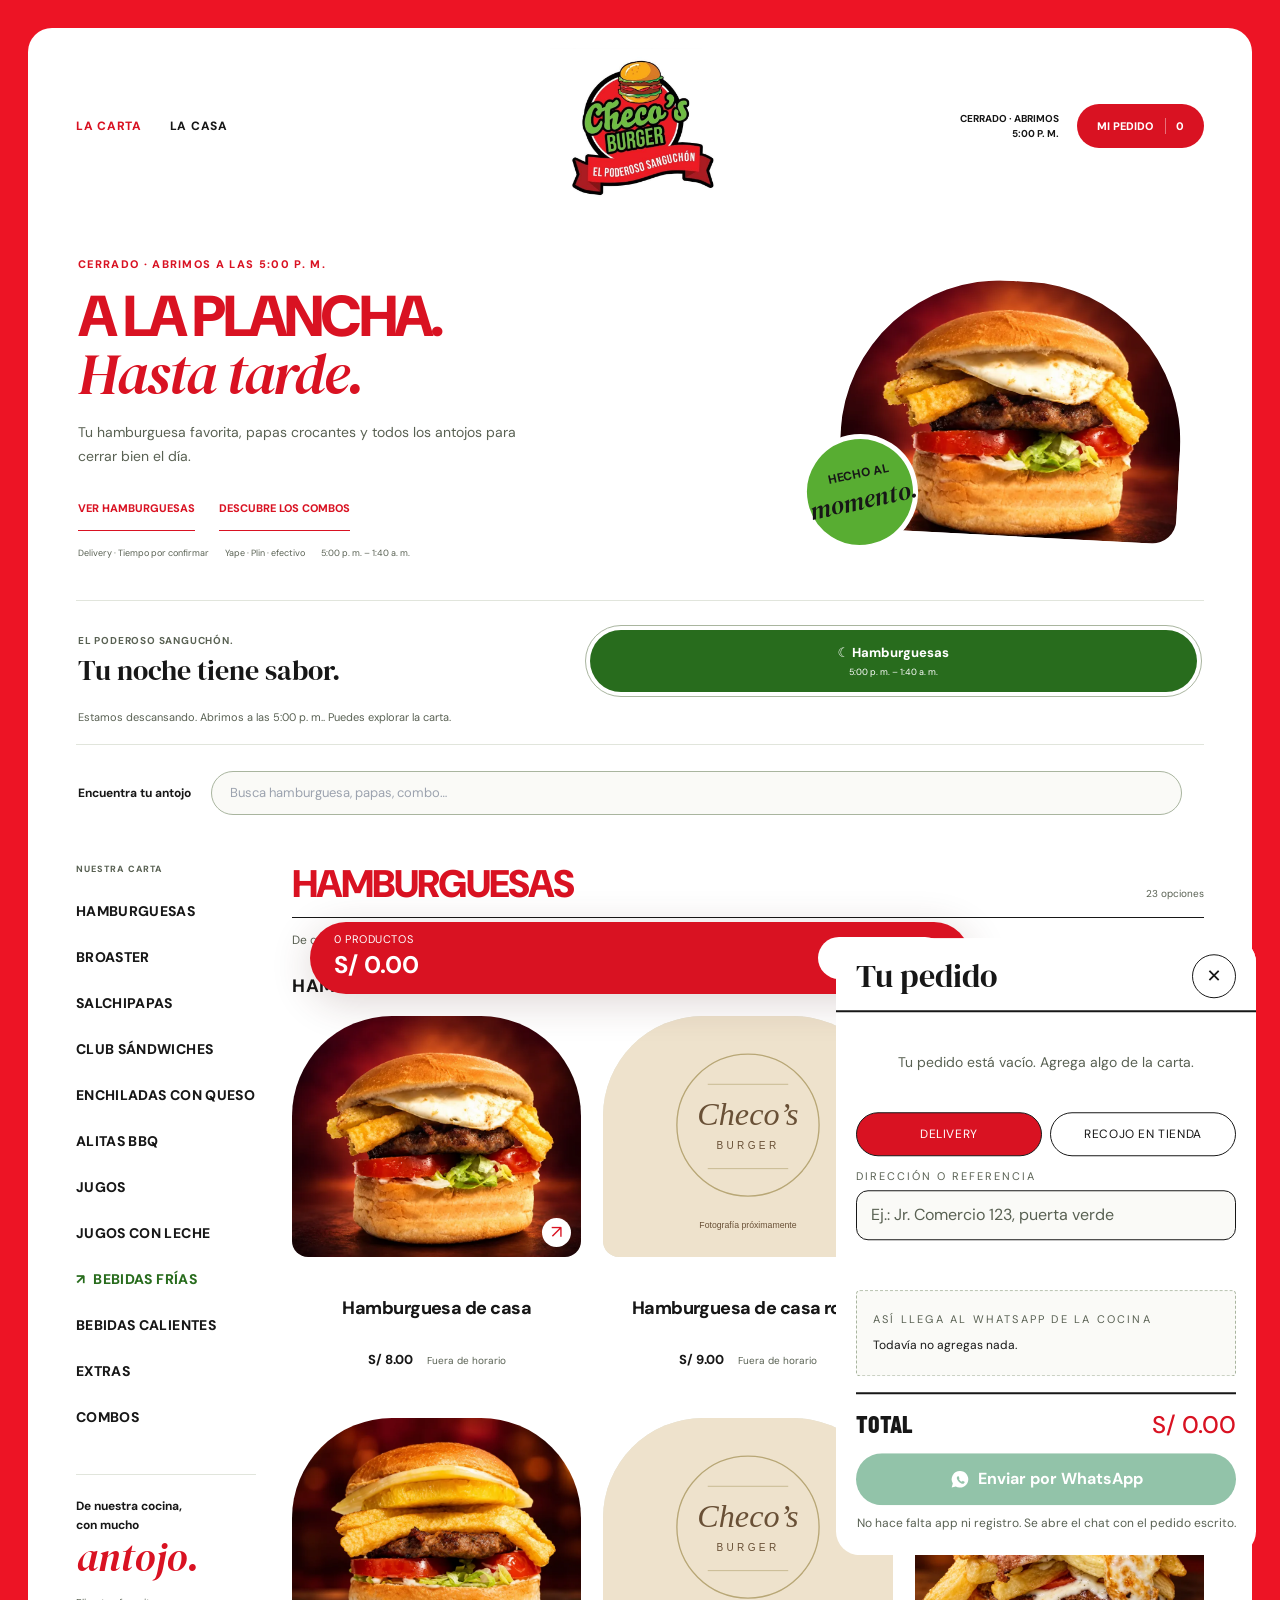
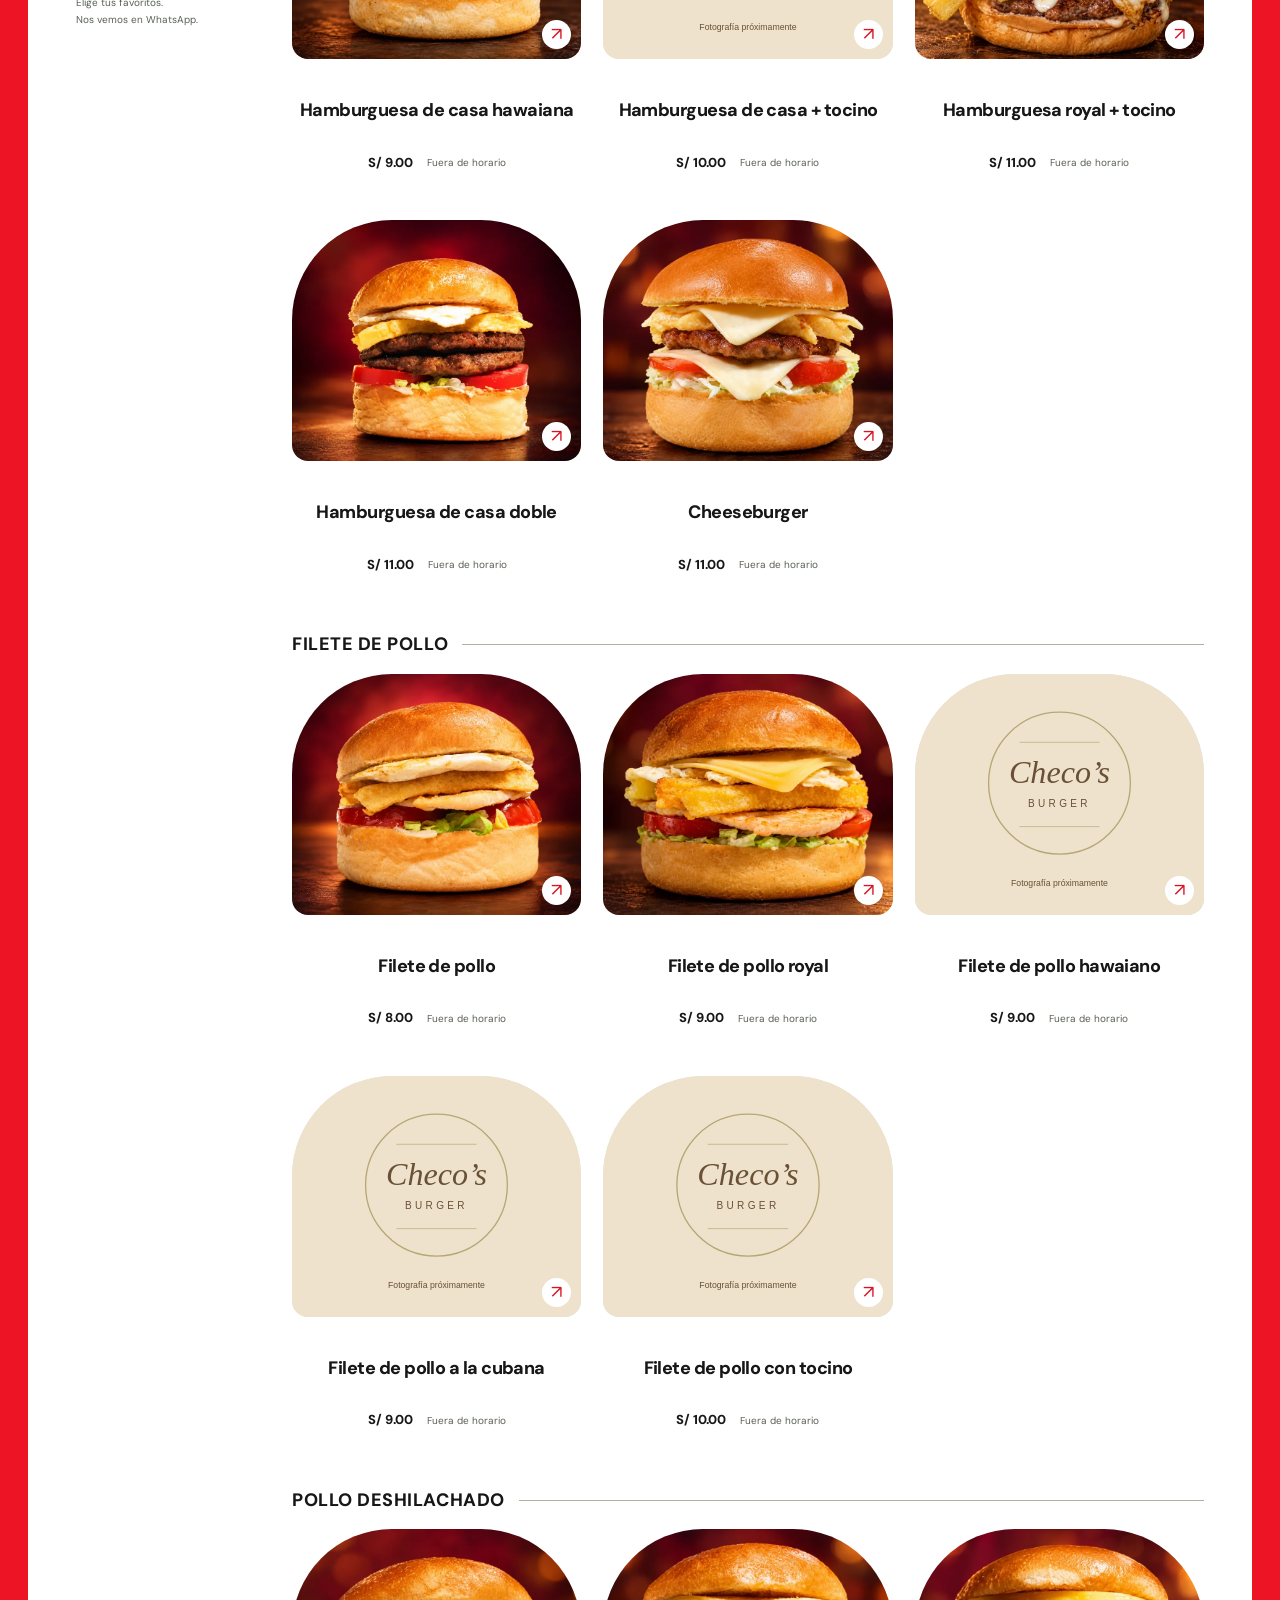
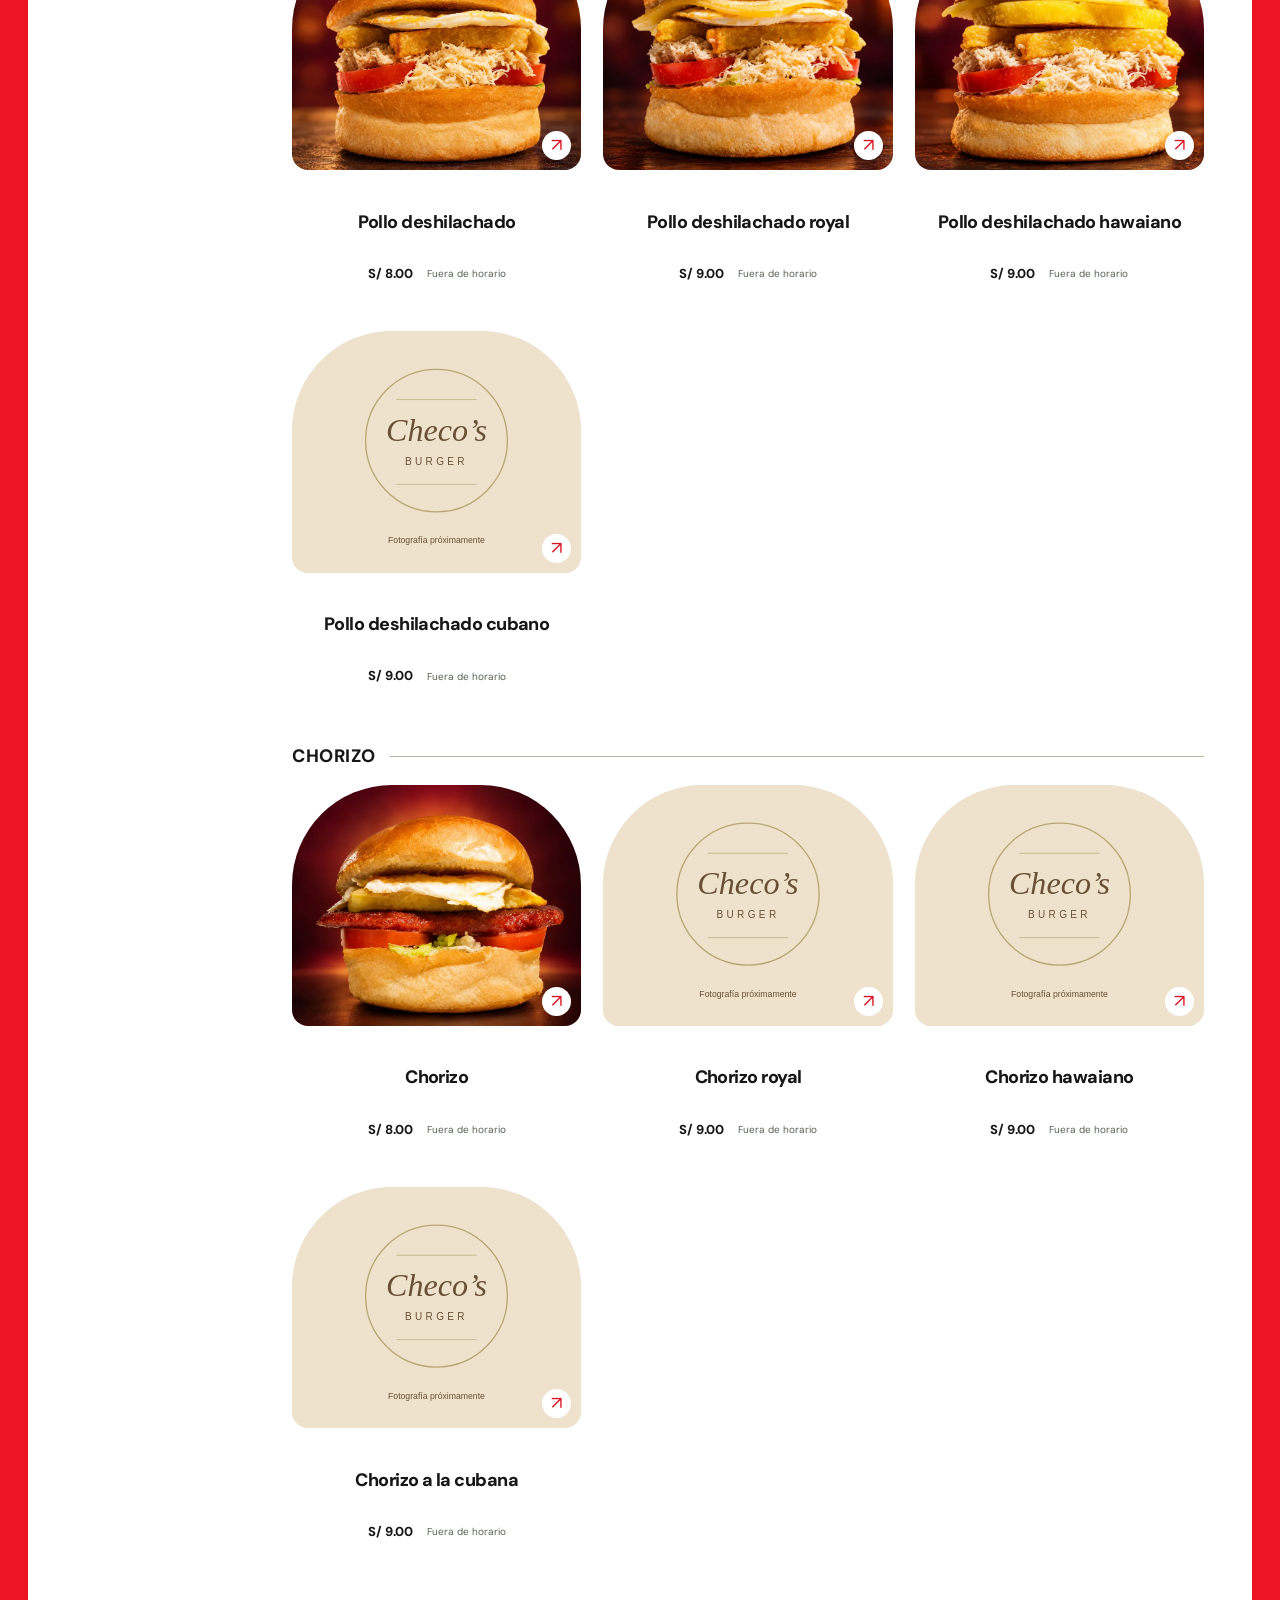
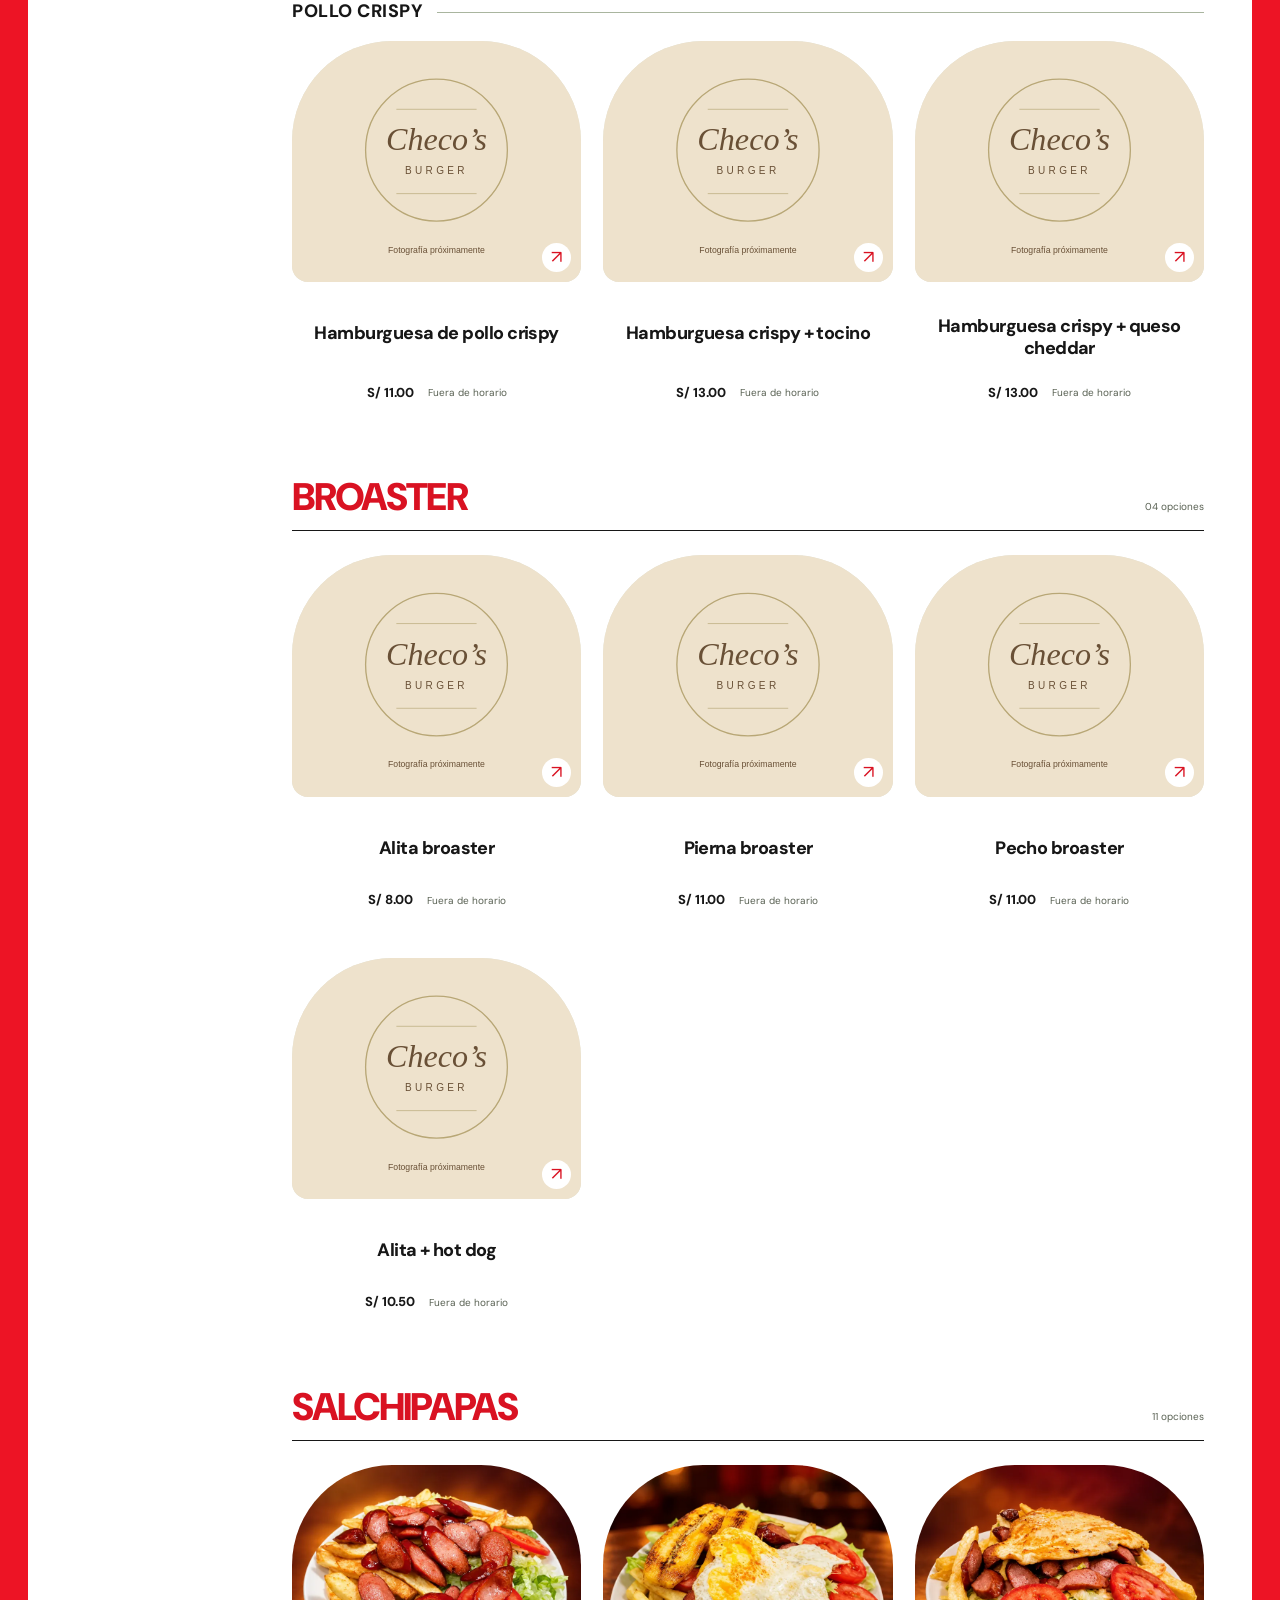
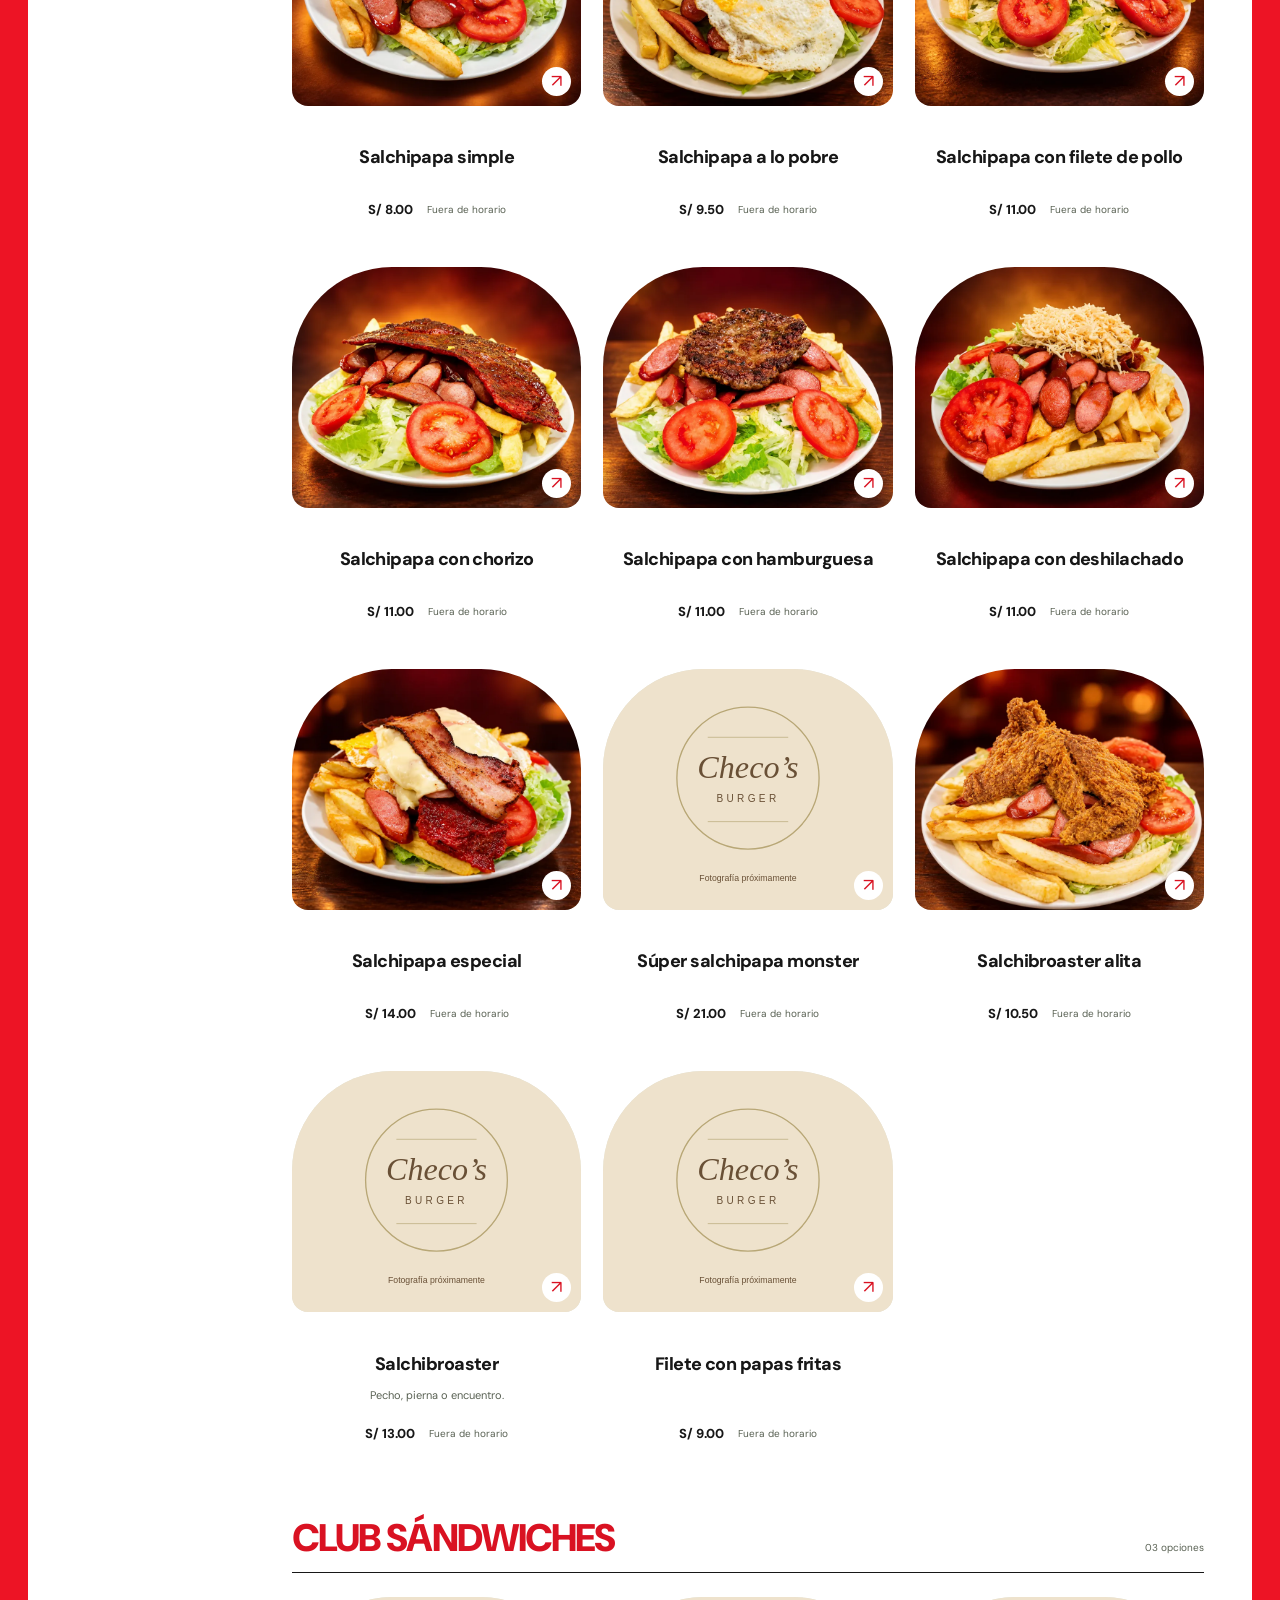
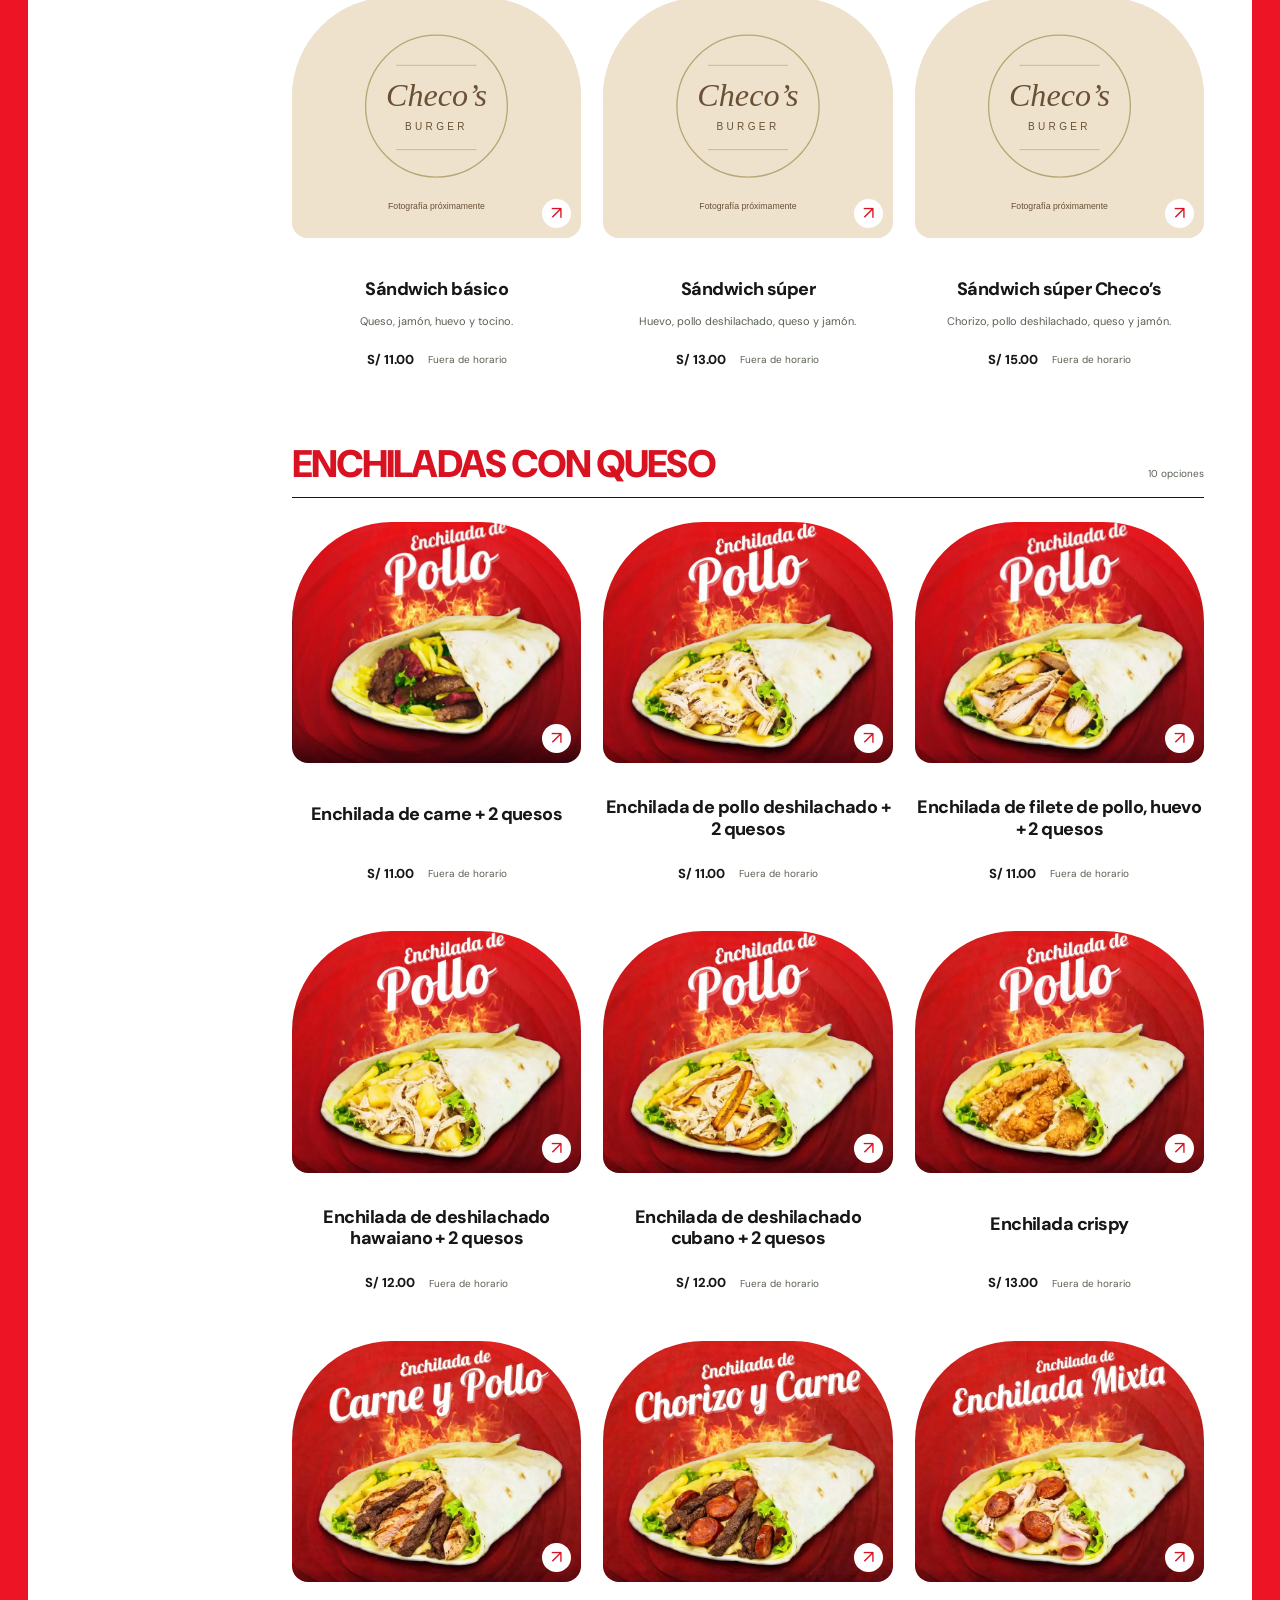
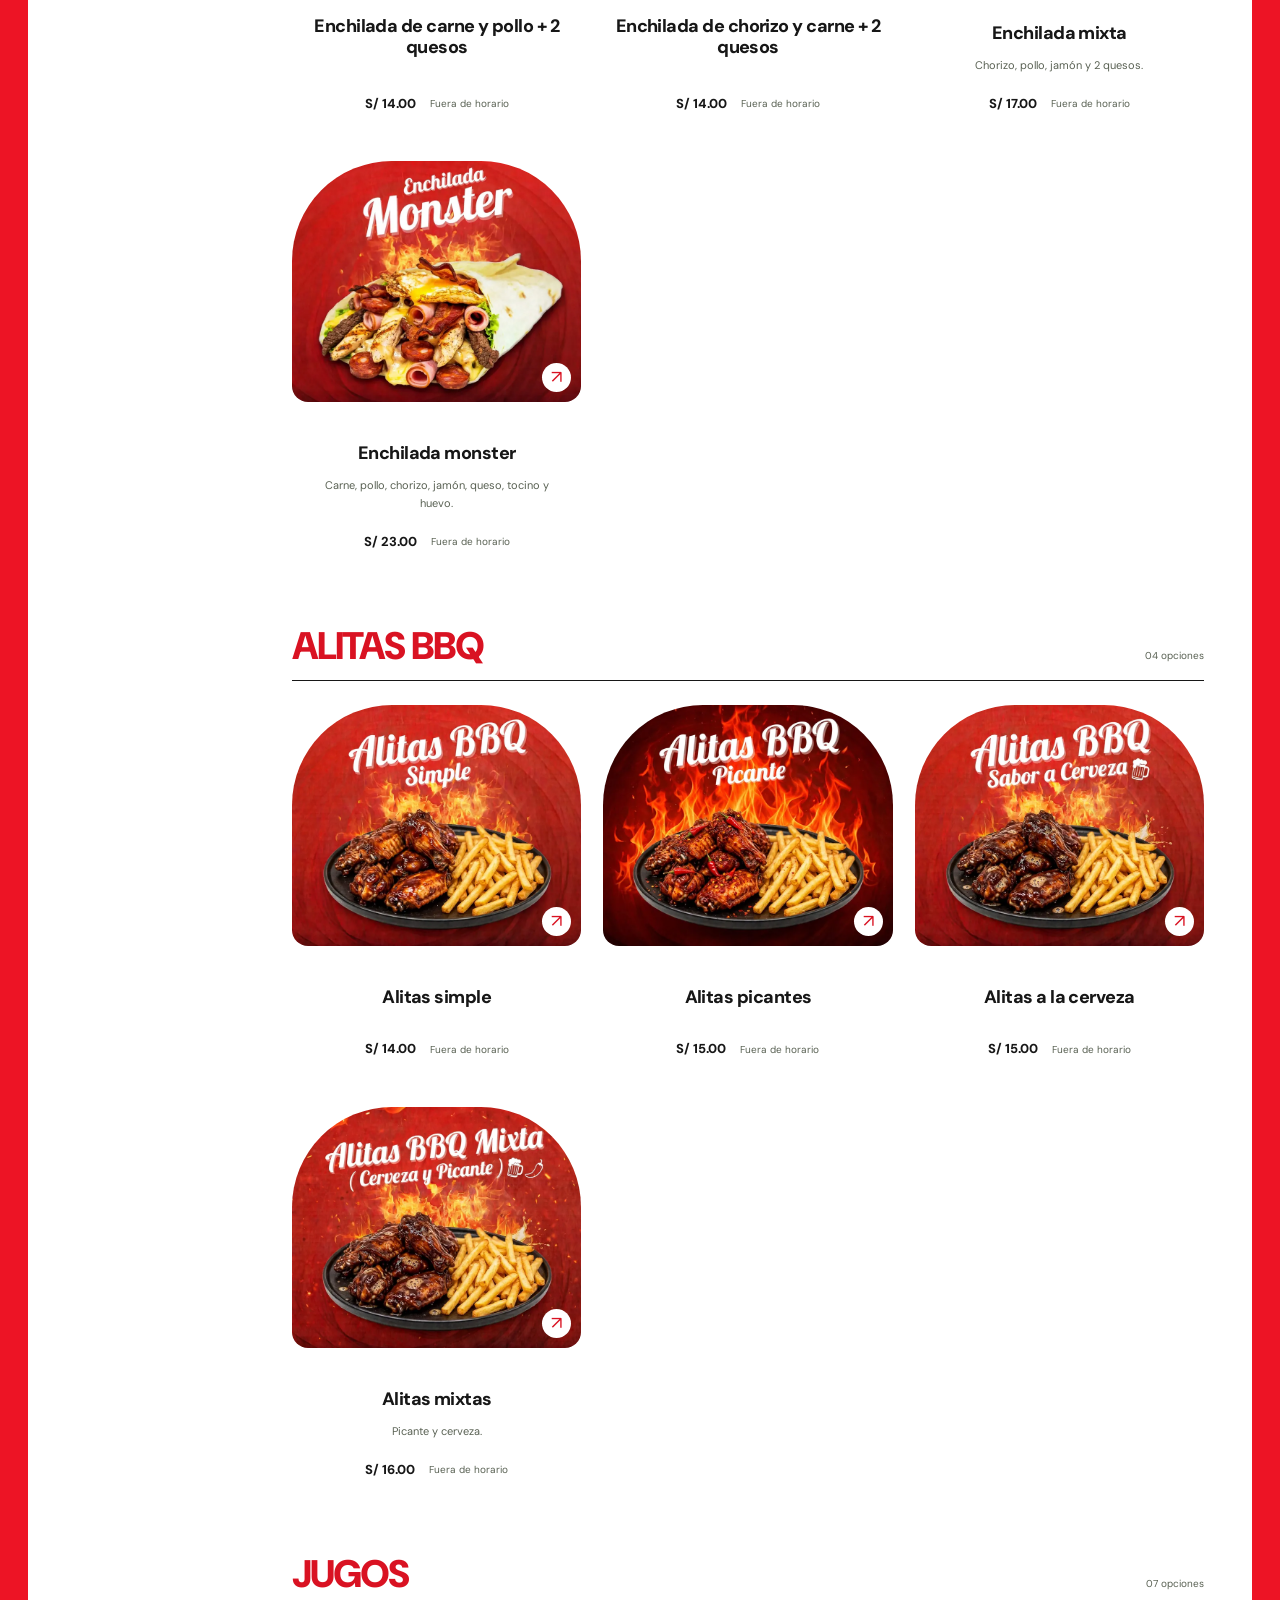
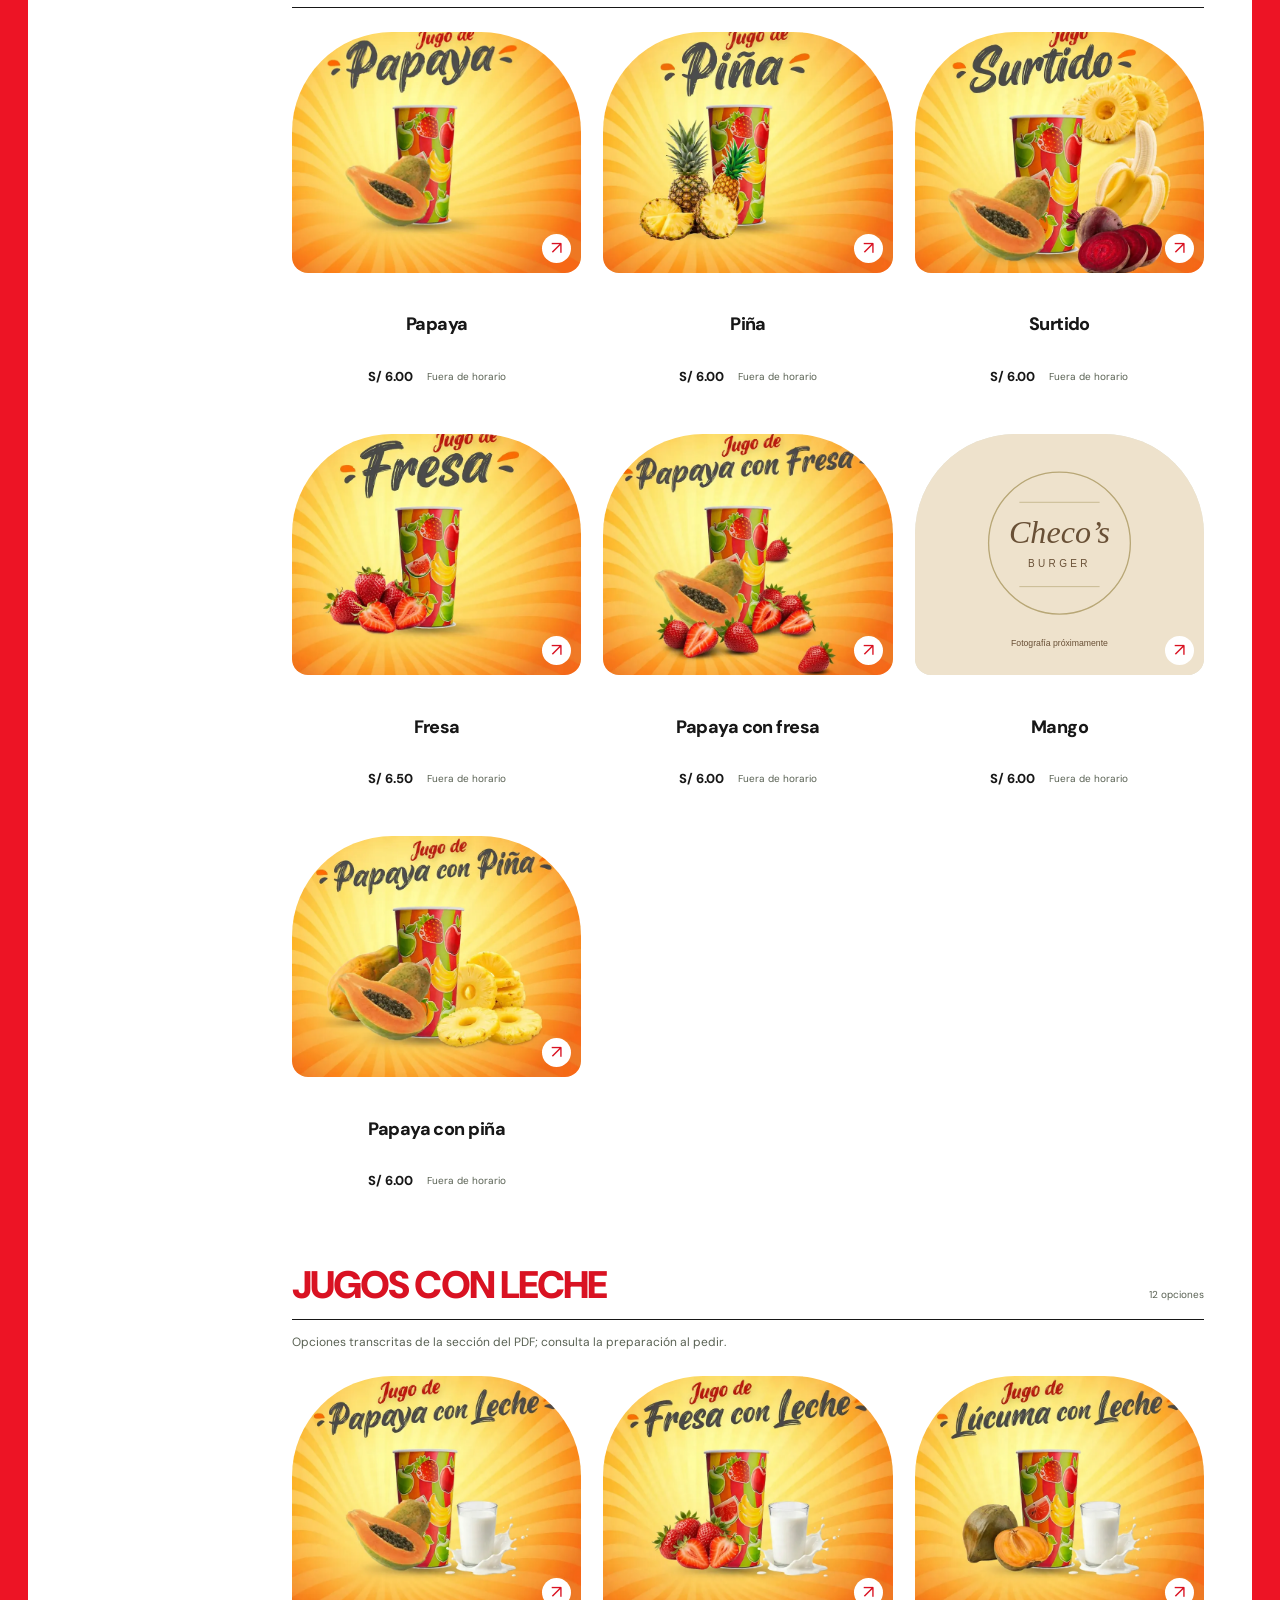
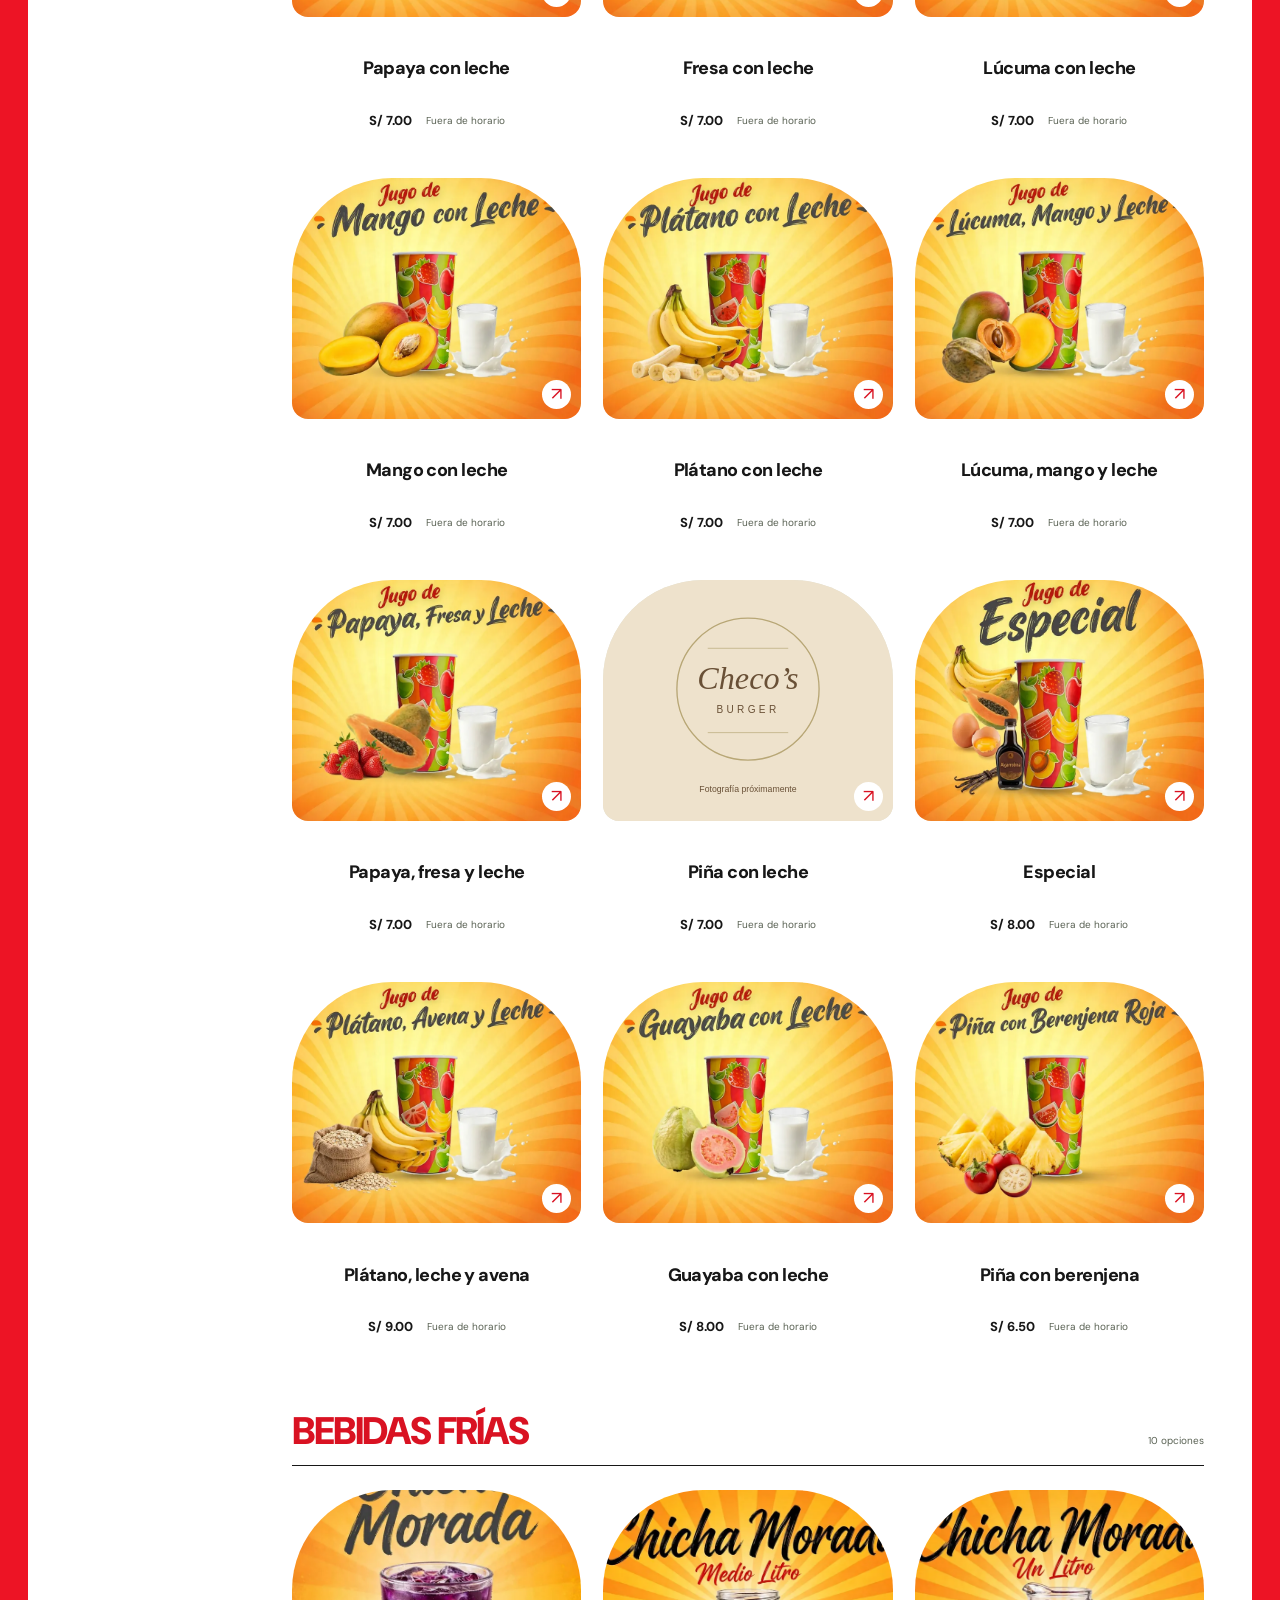
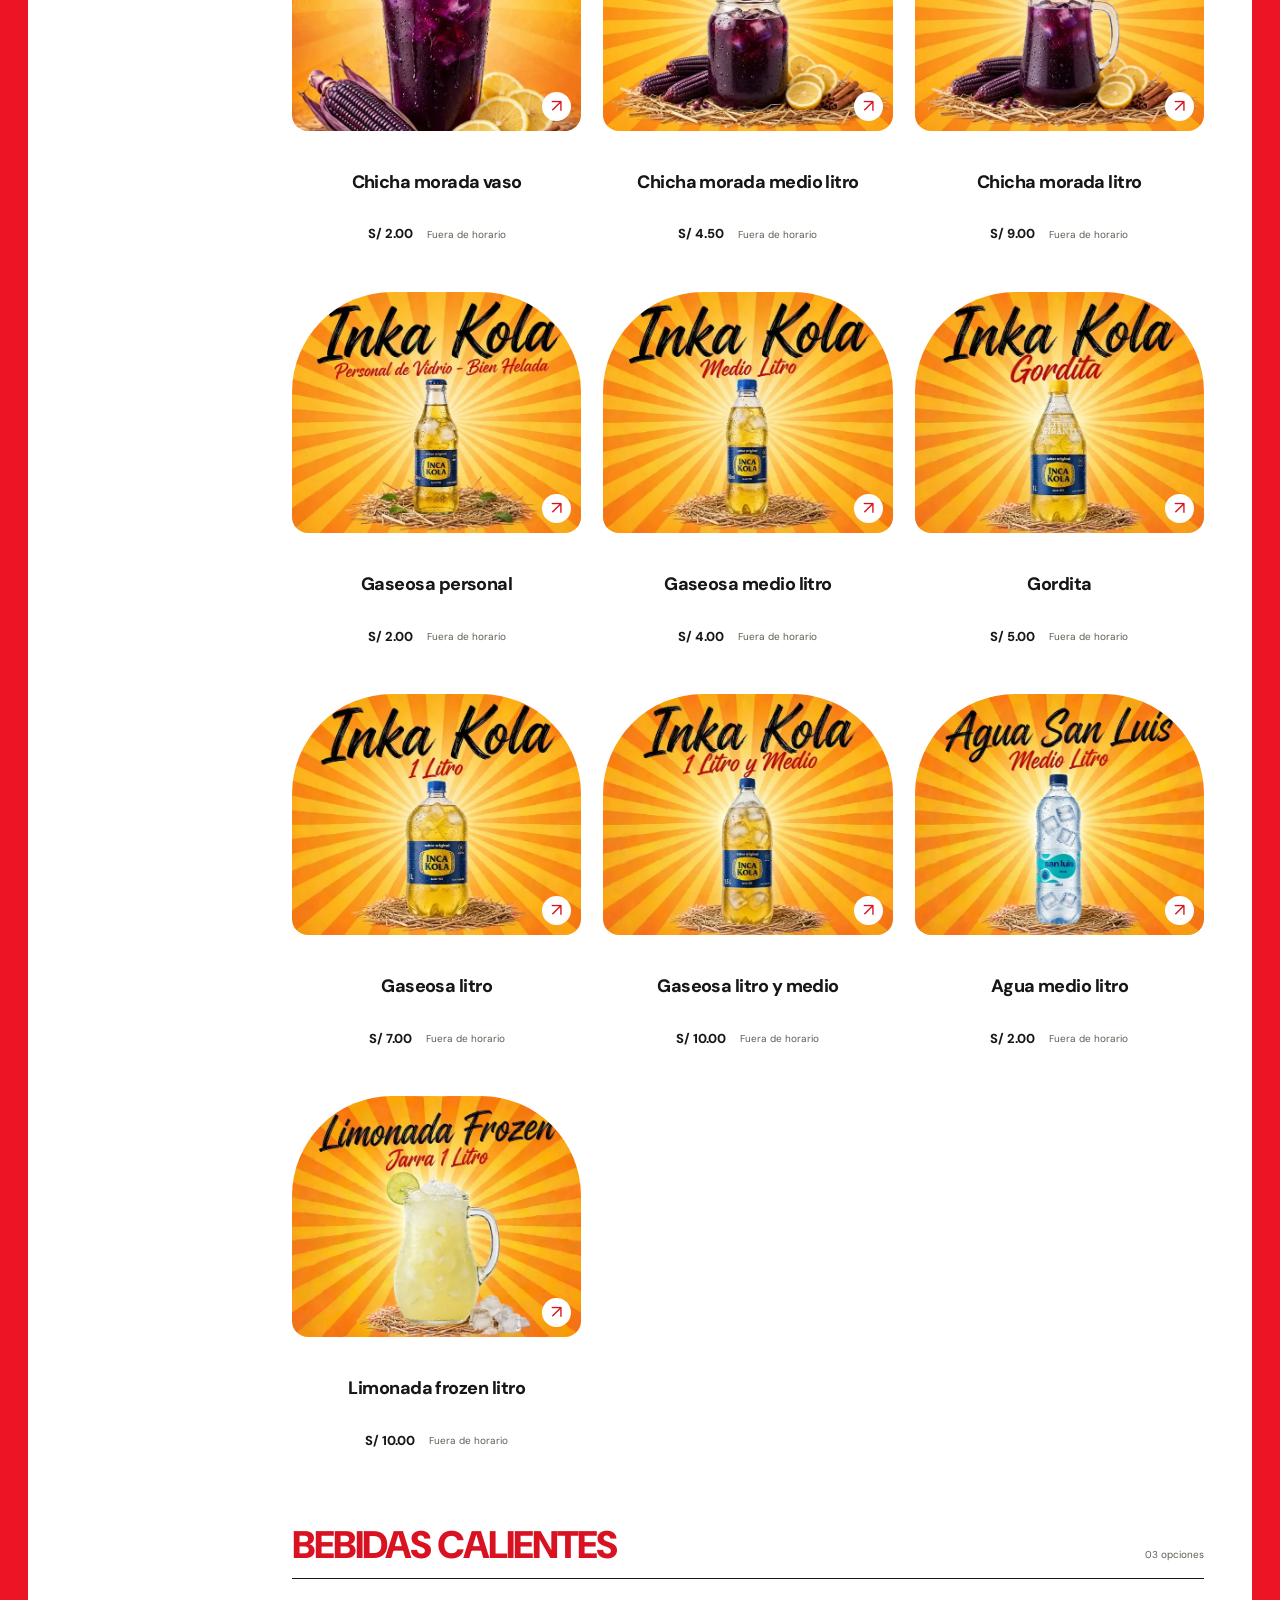
==== index.html @ f349c209 "Update digital menu with enhanced descriptions, new logo, and improved functionality. Modified index" ====
<!DOCTYPE html>
<html lang="es-PE">
<head>
<meta charset="utf-8">
<meta name="viewport" content="width=device-width, initial-scale=1, viewport-fit=cover">
<title>Checo’s Burger — Carta digital</title>
<meta name="description" content="Hamburguesas y cena de Checo’s Burger. Consulta la carta y haz tu pedido por WhatsApp.">

<link rel="icon" type="image/png" href="assets/marca/checos-burger.png">
<link rel="preconnect" href="https://fonts.googleapis.com">
<link rel="preconnect" href="https://fonts.gstatic.com" crossorigin>
<link rel="stylesheet" href="https://fonts.googleapis.com/css2?family=Barlow+Condensed:wght@600;700;800&family=DM+Sans:wght@400;500;600;700;800;900&family=DM+Serif+Display:ital@0;1&display=swap">

<!-- Tailwind compilado (18 KB). Antes se servia desde el CDN de Tailwind:
     un script bloqueante que compilaba el CSS en el navegador, asi que con
     un QR y senal mala la carta aparecia sin estilos. Para regenerarlo tras
     tocar clases, ver la cabecera de tailwind.config.js. -->
<link rel="stylesheet" href="css/tailwind.css">
<link rel="stylesheet" href="css/styles.css">
</head>
<body class="font-body text-ink">
<div class="site-shell" id="site-shell">
<header class="site-header">
  <nav class="header-links" aria-label="Principal"><a href="#carta">La carta</a><a href="#footer">La casa</a></nav>
  <a class="brand-seal" href="#inicio" aria-label="Checo’s Burger — Inicio"><img src="assets/marca/checos-burger.png" alt="Checo’s Burger — El poderoso sanguchón" width="628" height="546" fetchpriority="high"></a>
  <div class="header-order"><span id="estado-horario"></span><button type="button" id="header-pedido" class="pill-button">Mi pedido <span id="header-cantidad">0</span></button></div>
</header>
<section id="inicio" class="menu-intro">
  <div class="intro-copy"><p id="hero-estado" class="eyebrow"></p>
    <h1 id="hero-titulo"></h1><p id="hero-descripcion"></p>
    <div class="intro-links"><a id="hero-carta" href="#carta">Ver la carta ↗</a><a id="hero-secundario" href="#combos">Descubre los combos</a></div>
    <p class="intro-meta"><span id="dato-delivery"></span><span>Yape · Plin · efectivo</span><span id="dato-horario"></span></p>
  </div>
  <div class="intro-art"><img id="hero-imagen" alt=""><span class="intro-stamp">HECHO AL<br><em>momento.</em></span></div>
</section>
<section class="turno-panel" aria-label="Elige tu carta">
  <div class="turno-interior">
    <div class="turno-heading"><p class="turno-eyebrow">El poderoso sanguchón.</p><h2>Tu noche tiene sabor.</h2></div>
    <div class="turno-selector" role="group" aria-label="Carta por horario">
      <button type="button" data-turno="cena"><span>☾ Hamburguesas</span><small id="horas-cena"></small></button>
    </div>
    <div class="turno-info"><p id="turno-estado" role="status" aria-live="polite"></p><button id="turno-auto" type="button" hidden>Volver al horario actual ↗</button></div>  </div>
</section>
<div id="aviso-turno" class="aviso-turno" role="status" aria-live="polite"></div>
<div class="menu-search"><label for="buscar-carta">Encuentra tu antojo</label><input id="buscar-carta" type="search" placeholder="Busca hamburguesa, papas, combo…" autocomplete="off"><p id="busqueda-resultado" role="status" aria-live="polite"></p></div>
<div class="menu-layout">
  <nav class="category-nav" aria-label="Secciones de la carta">
    <div class="category-sticky"><p class="eyebrow category-label">Nuestra carta</p><div id="pistas"></div>
      <div class="sidebar-note"><span>De nuestra cocina,<br>con mucho</span><em>antojo.</em><p>Elige tus favoritos.<br>Nos vemos en WhatsApp.</p></div>
    </div>
  </nav>
  <main id="carta"></main>
</div>
<section class="recommendation-section" aria-label="Ayuda para elegir"><div id="recom-cuerpo"></div></section>
<!-- ====== PIE ====== -->
<footer id="footer" class="mt-12 border-t-2 border-ink bg-ink text-canvas">
  <div class="mx-auto grid max-w-6xl gap-8 px-5 py-10 sm:grid-cols-3 sm:px-6">
    <div>
      <span id="footer-nombre" class="font-display text-xl font-black uppercase text-canvas"></span>
      <p id="footer-direccion" class="mt-2 text-sm text-canvas/70"></p>
      <p id="footer-telefono" class="text-sm text-canvas/70"></p>
    </div>
    <div>
      <p class="footer-titulo mb-2 font-mono text-[11px] uppercase tracking-[0.2em] text-mustard">Horario</p>
      <p id="footer-horario" class="text-sm text-canvas/70"></p>
    </div>
    <div>
      <p class="footer-titulo mb-2 font-mono text-[11px] uppercase tracking-[0.2em] text-mustard">Delivery</p>
      <p class="text-sm text-canvas/70">Centro: <span id="footer-delivery-centro"></span></p>
      <p class="text-sm text-canvas/70">Otras zonas: <span id="footer-delivery-otras"></span></p>
    </div>
  </div>
  <div class="mx-auto max-w-6xl px-5 pb-8 sm:px-6">
    <p class="border-t border-canvas/20 pt-4 font-mono text-xs leading-relaxed text-canvas/50">Carta de Checo’s Burger basada en el menú facilitado. Precios pendientes de ratificación. Contacto temporal de la demo.</p>
  </div>
</footer>

</div>

<!-- ====== BARRA DE PEDIDO (solo escritorio) ======
     En escritorio sobra ancho para mostrar cantidad + total sin robarle
     espacio a nada — más visibilidad durante la compra que un ícono solo. ====== -->
<div id="barra" data-visible="no" class="fixed inset-x-0 bottom-0 z-50 hidden border-t-2 border-ink bg-ink text-canvas sm:block">
  <div class="mx-auto flex h-20 max-w-6xl items-center gap-4 px-6">
    <div class="flex flex-col leading-tight">
      <small id="barra-items" class="font-mono text-[11px] uppercase tracking-wider text-canvas/70">0 productos</small>
      <strong id="barra-total" class="font-mono text-3xl font-bold text-mustard">S/ 0.00</strong>
    </div>
    <button type="button" id="barra-abrir" class="boton-solido ml-auto rounded-full border-2 border-ink bg-mustard px-6 py-3 font-bold text-ink">Ver mi pedido</button>
  </div>
</div>

<!-- ====== ÍCONO DE PEDIDO (unido al borde derecho, solo mobile) ======
     En escritorio el mismo pedido se revisa desde la barra inferior. ====== -->
<aside id="pestana-pedido" data-oculta="si" role="button" tabindex="0" aria-label="Ver mi pedido"
  class="fixed right-0 z-50 cursor-pointer select-none
         bottom-[calc(6rem+env(safe-area-inset-bottom))]
         transition-[transform,opacity] duration-200 ease-out
         hover:-translate-x-1.5 focus-visible:-translate-x-1.5
         data-[oculta=si]:translate-x-16 data-[oculta=si]:opacity-0 data-[oculta=si]:pointer-events-none
         sm:hidden">
  <div class="relative flex h-14 w-14 items-center justify-center rounded-l-2xl border-2 border-r-0 border-ink bg-ink shadow-[-4px_4px_0_rgba(27,20,15,.22)]">
    <svg width="22" height="22" viewBox="0 0 24 24" fill="none" stroke="currentColor" stroke-width="2" stroke-linecap="round" stroke-linejoin="round" aria-hidden="true" class="text-mustard">
      <path d="M6 7h12l1 13H5L6 7z"/><path d="M9 7a3 3 0 0 1 6 0"/>
    </svg>
    <span id="pestana-contador" class="absolute -left-1.5 -top-1.5 hidden min-w-[20px] rounded-full bg-ember px-1 text-center font-mono text-[11px] font-bold leading-5 text-canvas ring-2 ring-canvas">0</span>
  </div>
</aside>

<!-- ====== HOJA DE PEDIDO ====== -->
<div id="velo" data-abierto="no" class="fixed inset-0 z-[60] bg-ink/55"></div>
<aside id="hoja" inert data-abierto="no" role="dialog" aria-modal="true" aria-labelledby="titulo-hoja"
  class="fixed inset-x-0 bottom-0 z-[61] max-h-[88dvh] sm:inset-x-auto sm:bottom-6 sm:right-6 sm:w-[420px] sm:max-h-[80dvh]">


  <div class="flex max-h-[88dvh] flex-col overflow-hidden rounded-t-[20px] border-t-2 border-ink bg-canvas sm:max-h-[80dvh] sm:rounded-[20px] sm:border-2">
    <div class="flex shrink-0 items-center gap-3 border-b-2 border-ink bg-canvas px-5 pb-3 pt-4">
      <h3 id="titulo-hoja" class="font-display text-3xl font-extrabold uppercase leading-none">Tu pedido</h3>
      <button type="button" id="cerrar-hoja" aria-label="Cerrar el pedido"
        class="ml-auto grid h-11 w-11 shrink-0 place-items-center rounded-full border-2 border-ink text-lg leading-none hover:bg-hairline">✕</button>
    </div>

    <div class="min-h-0 flex-1 overflow-y-auto" style="padding-bottom:env(safe-area-inset-bottom)">
      <div class="px-5 pb-6 pt-4">
        <p id="pedido-aviso" role="status" class="pedido-aviso"></p><div id="renglones"></div>

    <div role="group" aria-label="Cómo lo recibes" class="mt-4 mb-3 flex gap-2">
      <button type="button" data-modo="Delivery" aria-pressed="true" class="min-h-11 flex-1 rounded-full border-2 border-ink bg-ink px-2 py-2 font-mono text-xs uppercase tracking-wider text-canvas">Delivery</button>
      <button type="button" data-modo="Recojo en tienda" aria-pressed="false" class="min-h-11 flex-1 rounded-full border-2 border-ink px-2 py-2 font-mono text-xs uppercase tracking-wider">Recojo en tienda</button>
    </div>
    <p id="recojo-aviso" class="recojo-aviso" role="status"></p>

    <label id="detalle-label" for="detalle" class="mb-1.5 block font-mono text-[11px] uppercase tracking-[0.18em] text-muted">Dirección o referencia</label>
    <input id="detalle" placeholder="Ej.: Jr. Comercio 123, puerta verde" autocomplete="street-address" required aria-required="true" aria-describedby="detalle-error"
      class="w-full rounded-xl border-2 border-ink bg-surface px-3.5 py-3 text-base placeholder:text-muted">
    <p id="detalle-error" class="mt-1.5 min-h-[1em] font-mono text-xs font-bold text-ember" role="alert"></p>
    <p id="detalle-hint" class="min-h-[1em] font-mono text-xs text-muted"></p>

    <div class="comanda mt-5 mb-4 rounded border-2 border-ink bg-surface px-4 py-5">
      <p class="mb-2 font-mono text-[11px] uppercase tracking-[0.2em] text-muted">Así llega al WhatsApp de la cocina</p>
      <pre id="vista-comanda" class="whitespace-pre-wrap font-mono text-xs leading-relaxed text-ink">Todavía no agregas nada.</pre>
    </div>

    <div class="flex items-baseline gap-2 border-t-2 border-ink pt-3.5">
      <span class="font-display text-2xl font-extrabold uppercase">Total</span>
      <strong id="hoja-total" class="ml-auto font-mono text-2xl font-medium text-ember">S/ 0.00</strong>
    </div>

    <a id="enviar" href="#" aria-disabled="true" target="_blank" rel="noopener"
      class="mt-3 flex w-full items-center justify-center gap-2 rounded-full border-2 border-ink bg-[#128C4B] py-3.5 font-bold text-white aria-disabled:pointer-events-none aria-disabled:opacity-45">
      <svg width="20" height="20" viewBox="0 0 24 24" fill="currentColor" aria-hidden="true"><path d="M12 2a10 10 0 0 0-8.6 15.1L2 22l5-1.3A10 10 0 1 0 12 2zm5.3 14.1c-.2.6-1.2 1.2-1.7 1.2-.5 0-.9.2-3-.9s-3.4-3.4-3.5-3.6c-.1-.2-.9-1.2-.9-2.3s.6-1.6.8-1.8c.2-.2.4-.3.6-.3h.4c.2 0 .4 0 .5.4l.8 1.9c.1.2 0 .4-.1.5l-.3.4c-.1.1-.2.3-.1.5.2.3.7 1.1 1.4 1.7.9.8 1.5 1 1.8 1.1.2.1.4 0 .5-.1l.6-.7c.2-.2.3-.2.5-.1l1.8.9c.2.1.3.2.3.3 0 .2 0 .6-.4.9z"/></svg>
      Enviar por WhatsApp
    </a>
        <p class="mt-2.5 text-center font-mono text-xs text-muted">No hace falta app ni registro. Se abre el chat con el pedido escrito.</p>
      </div>
    </div>
  </div>
</aside>

<dialog id="producto-dialog" aria-labelledby="producto-titulo">
  <button type="button" id="producto-cerrar" class="dialog-close" aria-label="Cerrar detalle">✕</button>
  <div class="product-detail">
    <div class="detail-visual"><img id="producto-imagen" alt=""><span class="detail-seal">CHECO’S BURGER<br>Carta de la casa</span></div>
    <div class="detail-copy"><p id="producto-categoria" class="eyebrow"></p><h2 id="producto-titulo"></h2>
      <p id="producto-descripcion"></p><div class="detail-line"><span>Precio por unidad</span><strong id="producto-precio"></strong></div>
      <div class="detail-line"><span>Disponibilidad</span><span id="producto-horario"></span></div>
      <p class="detail-note">Consulta ingredientes e indicaciones especiales en el chat.</p>
      <div id="producto-opciones" class="opciones"></div><div id="producto-control"></div><p id="producto-confirmacion" role="status" aria-live="polite"></p>
      <button type="button" id="producto-pedido" class="detail-order">Revisar mi pedido →</button>
    </div>
  </div>
</dialog>
<script src="js/data.js"></script>
<script src="js/horarios.js"></script>
<script src="js/carrito.js"></script>
<script src="js/recomendador.js"></script>
<script src="js/carta.js"></script>
<script src="js/personalizar.js"></script>
<script src="js/hoja.js"></script>
<script src="js/recomendador-vista.js"></script>
<script src="js/app.js"></script>
</body>
</html>
---- css/styles.css ----
/* Identidad del logotipo original: rojo, verde, amarillo y negro. */
:root{--ink:#171717;--canvas:#FFFFFF;--surface:#FAFAF7;--hairline:#E1E5DC;--hairline-strong:#A9B59F;--ember:#D91222;--mustard:#FFB820;--muted:#596153;--green:#58AD32;--green-dark:#286C1D;--display:'Barlow Condensed','Arial Narrow',sans-serif;--body:'DM Sans',system-ui,sans-serif;--serif:'DM Serif Display',Georgia,serif}
html{-webkit-text-size-adjust:100%;scroll-behavior:smooth;scroll-padding-top:130px}
body{background:var(--ember);color:var(--ink);font-family:var(--body);padding:28px 28px 0}
img,svg{display:block;max-width:100%}button,a{-webkit-tap-highlight-color:transparent}button{touch-action:manipulation}
:focus-visible{outline:3px solid var(--ember);outline-offset:5px}
[hidden]{display:none!important}button:disabled{opacity:.4;cursor:not-allowed}
.site-shell{max-width:1480px;margin:auto;background:var(--canvas);border-radius:24px 24px 0 0}
.site-header{display:grid;grid-template-columns:1fr 200px 1fr;align-items:center;padding:20px 48px;min-height:148px;gap:24px}
.header-links{display:flex;gap:28px;font-size:12px;font-weight:800;text-transform:uppercase;letter-spacing:.06em}
.header-links a{padding:12px 0}.header-links a:first-child{color:var(--ember)}
.brand-seal{width:142px;height:142px;justify-self:center;border:2px solid var(--ember);border-radius:50%;display:flex;flex-direction:column;align-items:center;justify-content:center;text-align:center;transform:rotate(-7deg);color:var(--ember);padding:12px}
.brand-top{font-size:6px;letter-spacing:.09em;font-weight:800}
#marca-nombre{font:800 41px/.82 var(--display);text-transform:uppercase;max-width:100px;margin:9px 0 8px}
#marca-bajada{font-size:7px;line-height:1.3;text-transform:uppercase;font-weight:900;max-width:90px}
.header-order{justify-self:end;display:flex;align-items:center;gap:18px}
#estado-horario{font-size:10px;font-weight:700;max-width:120px;text-align:right;text-transform:uppercase}
.pill-button{display:inline-flex;align-items:center;gap:12px;background:var(--ember);color:var(--canvas);border-radius:40px;font-size:11px;font-weight:800;text-transform:uppercase;padding:13px 20px;min-height:44px}
#header-cantidad{border-left:1px solid #fff6;padding-left:10px}
.menu-intro{display:grid;grid-template-columns:1.3fr 1fr;align-items:center;gap:40px;max-width:1220px;margin:auto;padding:32px 48px 40px}
.eyebrow{font:800 11px/1.5 var(--body);letter-spacing:.12em;text-transform:uppercase;color:var(--ember)}
#hero-titulo{font:900 clamp(38px,4.5vw,68px)/.99 var(--body);letter-spacing:-.065em;color:var(--ember);text-transform:uppercase;margin:15px 0 18px}
#hero-titulo span{font-family:var(--serif);font-weight:400;font-style:italic;letter-spacing:-.035em;text-transform:none}
#hero-descripcion{max-width:440px;font-size:14px;line-height:1.7;color:var(--muted)}
.intro-links{display:flex;flex-wrap:wrap;gap:12px 24px;align-items:center;margin-top:18px;font-size:11px;font-weight:800;text-transform:uppercase}
.intro-links a{min-height:44px;display:inline-flex;align-items:center;border-bottom:1px solid var(--ember);color:var(--ember)}
.intro-meta{display:flex;flex-wrap:wrap;gap:6px 16px;font-size:9px;color:var(--muted);margin-top:16px}
.intro-art{position:relative;max-width:380px;width:100%;justify-self:end;padding:14px 20px}
#hero-imagen{width:100%;height:255px;object-fit:cover;border-radius:160px 160px 24px 24px;transform:rotate(3deg)}
.intro-stamp{position:absolute;bottom:0;left:-20px;display:grid;align-content:center;text-align:center;background:var(--ember);border:5px solid var(--canvas);color:var(--canvas);width:116px;height:116px;border-radius:50%;font:800 12px/1.3 var(--body);transform:rotate(-12deg)}
.intro-stamp em{font:italic 25px var(--serif)}
.turno-panel{margin:0 48px;border-top:1px solid var(--hairline);border-bottom:1px solid var(--hairline)}
.turno-interior{max-width:1124px;margin:auto;padding:24px 0 18px;display:grid;grid-template-columns:1fr 1.3fr;gap:12px 32px;align-items:center}
.turno-eyebrow{font-size:10px;color:var(--muted);letter-spacing:.08em;text-transform:uppercase;font-weight:700}
.turno-heading h2{font:400 28px var(--serif);margin-top:3px}
.turno-selector{display:grid;grid-template-columns:repeat(3,1fr);border:1px solid var(--hairline-strong);border-radius:50px;padding:4px;gap:4px}
.turno-selector button{padding:10px 14px;text-align:center;border-radius:40px;min-height:62px;transition:background .2s}
.turno-selector button[aria-pressed=true]{background:var(--ember);color:var(--canvas)}
.turno-selector span{display:block;font-weight:800;font-size:13px}
.turno-selector small{display:block;font-size:9px;margin-top:3px}
.turno-info{grid-column:1/-1;display:flex;align-items:center;justify-content:space-between;gap:16px;font-size:11px;color:var(--muted)}
#turno-auto{font-size:11px;font-weight:700;text-decoration:underline;min-height:44px;color:var(--ember)}
.aviso-turno:not(:empty){background:var(--mustard);padding:15px 30px;font-size:13px;text-align:center}
@media(max-width:639px){.subgroup-heading{font-size:14px;gap:10px;margin-top:34px}.section-heading+.subgroup-heading,.section-note+.subgroup-heading{margin-top:20px}.subgroup-heading+.product-grid{padding-top:14px}.turno-selector{border-radius:22px}.turno-selector button{border-radius:18px}}
.menu-layout{display:grid;grid-template-columns:180px minmax(0,1fr);gap:36px;padding:48px;max-width:1320px;margin:auto}
.category-sticky{position:sticky;top:30px}.category-label{color:var(--muted);font-size:9px;margin-bottom:14px}
#pistas{display:flex;flex-direction:column;gap:2px;scrollbar-width:none}#pistas::-webkit-scrollbar{display:none}
#pistas .pista{border:0;border-radius:0;background:transparent;color:var(--ink);font:800 14px/1.25 var(--body);text-transform:uppercase;letter-spacing:.025em;text-align:left;padding:11px 0;min-height:44px;white-space:normal}
#pistas .pista[aria-current=true]{color:var(--ember)}
#pistas .pista[aria-current=true]::before{content:'↗';margin-right:8px}
.sidebar-note{margin-top:34px;padding-top:22px;border-top:1px solid var(--hairline);font:700 12px/1.6 var(--body)}
.sidebar-note em{font:italic 40px/1.1 var(--serif);color:var(--ember);display:block}.sidebar-note p{font-size:10px;font-weight:400;margin-top:15px;line-height:1.7;color:var(--muted)}
.menu-section{scroll-margin-top:28px;margin-bottom:58px}.section-heading{display:flex;align-items:baseline;gap:18px;justify-content:space-between;padding-bottom:12px;border-bottom:1px solid var(--ink)}
.section-heading h2{font:900 clamp(28px,3vw,42px)/1.1 var(--body);letter-spacing:-.05em;text-transform:uppercase;color:var(--ember)}
.section-heading>span{font-size:10px;color:var(--muted);white-space:nowrap}
.section-note{font-size:12px;line-height:1.6;color:var(--muted);margin-top:13px;max-width:560px}
.subgroup-heading{display:flex;align-items:center;gap:14px;margin-top:44px;font:800 18px/1.2 var(--body);letter-spacing:.03em;text-transform:uppercase;color:var(--ink)}.subgroup-heading::after{content:"";flex:1;height:1px;background:var(--hairline-strong)}.section-heading+.subgroup-heading,.section-note+.subgroup-heading{margin-top:26px}.subgroup-heading+.product-grid{padding-top:18px}
.product-grid{display:grid;grid-template-columns:repeat(3,minmax(0,1fr));gap:32px 22px;padding-top:24px}
.menu-product{display:flex;flex-direction:column;text-align:center;min-width:0;padding-bottom:8px}
.product-image{position:relative;width:100%;aspect-ratio:1.2;overflow:hidden;border-radius:100px 100px 16px 16px;background:var(--hairline);margin-bottom:12px}
.product-image img{width:100%;height:100%;object-fit:cover;transition:transform .3s}
.product-image:hover img{transform:scale(1.06)}.image-more{position:absolute;right:10px;bottom:10px;display:grid;place-items:center;width:29px;height:29px;background:var(--canvas);border-radius:50%;color:var(--ember);font-size:18px}
.product-labels{min-height:22px;display:flex;justify-content:center;gap:5px;flex-wrap:wrap}.product-labels span{font-size:9px;text-transform:uppercase;letter-spacing:.05em;font-weight:800;color:var(--ember)}
.menu-product h3{font:800 18px/1.2 var(--body);letter-spacing:-.03em}.menu-product h3 button{min-height:36px}
.product-description{font-size:11px;line-height:1.65;color:var(--muted);margin:4px auto 12px;max-width:240px;flex:1}
.product-actions{display:flex;justify-content:center;align-items:center;gap:14px;flex-wrap:wrap}.product-price{font-size:13px;font-weight:800}
.agregar{border:1px solid var(--ember);background:transparent;color:var(--ember);min-height:36px;padding:7px 15px;font-size:10px;text-transform:uppercase;letter-spacing:.05em;font-weight:800}
.agregar:hover{background:var(--ember);color:var(--canvas)}
[data-control]>div{background:var(--ember);border:0;color:var(--canvas)}[data-control] button[data-mas],[data-control] button[data-menos]{width:36px;height:36px}
.fuera-horario{font-size:10px;color:var(--muted);display:inline-block;padding:10px 0}
.menu-promo{background:var(--ember);color:var(--canvas);border-radius:26px;align-self:start;text-align:center;padding:30px 22px 18px;min-height:290px;display:flex;flex-direction:column;align-items:center;justify-content:center}
.menu-promo>span:first-child{font:800 22px var(--display);color:var(--canvas)}.menu-promo em{font:italic clamp(42px,4vw,63px)/1.1 var(--serif);letter-spacing:-.045em}.menu-promo p{font-size:12px;line-height:1.65;max-width:170px;margin:14px 0}.menu-promo a{font-size:10px;font-weight:800;min-height:44px;display:inline-flex;align-items:center;border-bottom:1px solid #fff7}.promo-flower{font-size:32px;margin-top:12px}
.recommendation-section{margin:0 48px 40px;padding:30px;border:1px solid var(--hairline-strong);border-radius:18px;background:var(--surface)}
.boton-solido{box-shadow:none;transition:background .15s,transform .15s;border-width:1px}.boton-solido:hover{transform:translateY(-2px)}
.recommendation-section button{font-size:12px;border-width:1px}.recommendation-section h2{font-family:var(--serif);text-transform:none;font-weight:400;font-size:30px;line-height:1.15}
.carril-recom{scrollbar-width:none}.carril-recom>article{border-width:1px}.carril-recom img{border-width:1px}
@keyframes recom-entrada{from{opacity:0;transform:translateY(8px)}to{opacity:1;transform:translateY(0)}}.recom-entrada{animation:recom-entrada .25s ease both}
#footer{background:var(--ink);border:0;border-radius:24px 24px 0 0;margin-top:0;padding:15px 20px 20px}#footer-nombre{font:800 42px var(--display)}#footer .footer-titulo{color:var(--canvas)}
#barra{transform:translateY(calc(100% + 40px));transition:transform .22s ease;border:0;background:var(--ember);color:var(--canvas);max-width:660px;left:50%;right:auto;width:calc(100% - 40px);margin-left:-330px;bottom:18px;border-radius:60px;box-shadow:0 8px 40px #4b201b30}
#barra[data-visible=si]:not([data-oculta=si]){transform:translateY(0)}#barra>div{height:72px}#barra-total{font-size:24px;color:var(--canvas)}#barra-abrir{background:var(--canvas);color:var(--ember);border:0;font-size:12px}
#pestana-pedido{bottom:24px;right:16px}#pestana-pedido>div{border:0;border-radius:50%;background:var(--ember);box-shadow:0 5px 20px #4b201b30}#pestana-pedido svg{color:var(--canvas)}#pestana-contador{background:var(--ink)}
#velo{opacity:0;pointer-events:none;transition:opacity .2s;background:#35181480;backdrop-filter:blur(4px)}#velo[data-abierto=si]{opacity:1;pointer-events:auto}
#hoja{transform:translateY(110%);transition:transform .26s ease}#hoja[data-abierto=si]{transform:translateY(0)}#hoja>div{border:0;border-radius:24px}.comanda{border:1px dashed var(--hairline-strong)}#hoja button,#hoja input{border-width:1px}#titulo-hoja{font:400 32px var(--serif);text-transform:none}#hoja-total{color:var(--ember)}#enviar{border:0;background:#0F7A41}#hoja [data-modo][aria-pressed=true]{background:var(--ember);color:var(--canvas)}
.pedido-aviso:not(:empty){background:#fbe0cc;padding:12px;border-radius:8px;font-size:12px;margin-bottom:12px}
#producto-dialog{border:0;border-radius:24px;max-width:1040px;width:calc(100% - 64px);max-height:90dvh;padding:0;background:var(--surface);color:var(--ink);overflow:auto;box-shadow:0 20px 100px #35181430}
#producto-dialog::backdrop{background:#35181499;backdrop-filter:blur(5px)}.dialog-close{position:absolute;right:16px;top:16px;width:44px;height:44px;border-radius:50%;background:var(--canvas);z-index:1;font-size:18px}
.product-detail{display:grid;grid-template-columns:1fr 1.15fr;min-height:560px}.detail-visual{background:var(--canvas);display:flex;flex-direction:column;justify-content:center;padding:40px;gap:30px}.detail-visual img{width:100%;aspect-ratio:1;object-fit:cover;border-radius:180px 180px 24px 24px}.detail-seal{text-align:center;color:var(--ember);font:800 12px/1.7 var(--body);letter-spacing:.05em;text-transform:uppercase}.detail-copy{padding:65px 40px 40px}.detail-copy h2{font:400 48px/1 var(--serif);letter-spacing:-.025em;color:var(--ember);margin:16px 0 24px}#producto-descripcion{font-size:14px;line-height:1.8;margin-bottom:24px}.detail-line{display:flex;gap:20px;justify-content:space-between;padding:17px 0;border-top:1px solid var(--hairline);font-size:12px}.detail-line>span:first-child{font-weight:800;flex-shrink:0}#producto-horario{text-align:right;font-size:11px}#producto-precio{font-size:20px;color:var(--ember)}.detail-note{font-size:11px;line-height:1.7;color:var(--muted);margin:15px 0 24px}#producto-control{display:inline-block}#producto-control .agregar{background:var(--ember);color:var(--canvas);padding:14px 28px;min-height:46px}#producto-confirmacion{min-height:22px;font-size:11px;margin-top:10px;color:var(--muted)}.detail-order{font-size:12px;min-height:44px;text-decoration:underline;font-weight:700}
@media(min-width:1600px){body{padding-top:40px}.menu-intro{padding-top:40px}}
@media(max-width:1100px){.site-header{padding:20px 30px;grid-template-columns:1fr 150px 1fr}.header-order{gap:10px}#estado-horario{display:none}.menu-layout{padding:36px 30px;grid-template-columns:150px minmax(0,1fr);gap:25px}.product-grid{gap:25px 16px}.menu-promo{padding:25px 15px;min-height:260px}.menu-product h3{font-size:16px}.product-actions{gap:8px}.menu-intro{padding:20px 30px 35px}.turno-panel{margin:0 30px}.recommendation-section{margin:0 30px 30px}}
@media(max-width:999px){body{padding:16px 16px 0}.site-header{min-height:130px}.brand-seal{width:120px;height:120px}#marca-nombre{font-size:36px}.header-links{gap:18px;font-size:10px}.header-order .pill-button{font-size:10px;padding:12px}.menu-intro{gap:24px}#hero-imagen{height:220px}.intro-stamp{height:95px;width:95px}.menu-layout{display:block;padding-top:0}.category-nav{position:sticky;top:0;z-index:30;background:var(--canvas);margin:0 -30px 26px;padding:10px 30px;border-bottom:1px solid var(--hairline)}.category-sticky{position:static}.category-label,.sidebar-note{display:none}#pistas{flex-direction:row;overflow-x:auto;gap:24px}#pistas .pista{white-space:nowrap;font-size:12px;flex-shrink:0}#pistas .pista[aria-current=true]::before{display:none}.menu-section{scroll-margin-top:85px}.product-grid{gap:30px 20px}.menu-product h3{font-size:18px}.menu-promo{min-height:300px}.recommendation-section{padding:24px}.product-detail{grid-template-columns:1fr 1.2fr}.detail-copy{padding:64px 25px 30px}.detail-visual{padding:24px}.detail-copy h2{font-size:38px}#barra{width:calc(100% - 60px);margin-left:0;transform:translate(-50%,calc(100% + 40px))}#barra[data-visible=si]:not([data-oculta=si]){transform:translate(-50%,0)}}
@media(max-width:639px){body{padding:8px 8px 0}.site-shell{border-radius:18px 18px 0 0}.site-header{padding:16px;grid-template-columns:1fr 110px 1fr;gap:8px;min-height:115px}.brand-seal{width:103px;height:103px}.brand-top{font-size:4.5px}#marca-nombre{font-size:31px;max-width:76px;margin:6px 0}#marca-bajada{font-size:5.5px}.header-links a:nth-child(2){display:none}.header-links{font-size:11px}.header-order .pill-button{font-size:11px;padding:10px;gap:6px}#header-cantidad{padding-left:6px}.menu-intro{display:block;padding:12px 20px 26px;position:relative}.intro-copy{position:relative;z-index:1}#hero-estado{font-size:11px;letter-spacing:.06em}#hero-titulo{font-size:42px;max-width:290px;margin-top:14px}#hero-descripcion{font-size:14px;max-width:240px}.intro-art{position:absolute;right:8px;top:70px;width:120px;opacity:.13;padding:0;pointer-events:none;z-index:0}#hero-imagen{height:180px;border-radius:100px}.intro-stamp{display:none}.intro-links{font-size:12px;gap:10px 20px;margin-top:8px}.intro-meta{font-size:11px;gap:4px 12px}.turno-panel{margin:0 20px}.turno-interior{display:block;padding:20px 0 16px}.turno-heading h2{font-size:25px}.turno-eyebrow{font-size:11px}.turno-selector{margin-top:14px}.turno-selector button{padding:9px 3px;min-height:58px}.turno-selector span{font-size:12px}.turno-selector small{font-size:11px}.turno-info{display:block;font-size:13px;line-height:1.6;margin-top:12px}.menu-layout{padding:0 20px 10px}.category-nav{margin:0 -20px 24px;padding:6px 20px}#pistas{gap:22px}#pistas .pista{font-size:12px}.section-heading h2{font-size:29px}.section-heading>span{font-size:11px}.section-heading{gap:4px 10px;flex-wrap:wrap}.section-note{font-size:13px}.product-grid{grid-template-columns:repeat(2,minmax(0,1fr));gap:26px 16px}.product-image{border-radius:80px 80px 12px 12px;margin-bottom:8px}.image-more{width:25px;height:25px;font-size:15px;right:7px;bottom:7px}.menu-product h3{font-size:15px}.product-labels{min-height:20px}.product-labels span{font-size:11px}.product-description{font-size:13px;margin-bottom:10px}.product-actions{flex-direction:column;gap:7px}.product-price{font-size:16px}.agregar{min-height:44px;padding:8px 18px;font-size:12px}.fuera-horario{font-size:12px}[data-control] button[data-mas],[data-control] button[data-menos]{width:40px;height:44px}.menu-promo{grid-column:1/-1;min-height:0;padding:20px;display:grid;grid-template-columns:1fr 1fr;column-gap:14px;border-radius:20px}.menu-promo>span:first-child{font-size:18px}.menu-promo em{grid-row:2;font-size:46px}.menu-promo p{grid-column:2;grid-row:1/3;margin:0;font-size:13px;text-align:left}.menu-promo a{grid-column:1/-1;justify-content:center;border:0;font-size:12px}.promo-flower{display:none}.menu-section{margin-bottom:38px}.recommendation-section{margin:0 20px 30px;padding:20px}.recommendation-section h2{font-size:26px}.recommendation-section button{font-size:13px}.recommendation-section .pr-14{padding-right:0}#footer{padding:10px 0 85px;border-radius:18px 18px 0 0}#footer>div{padding-left:24px;padding-right:24px}#hoja{bottom:var(--teclado,0px);max-height:calc(88dvh - var(--teclado,0px))}#hoja>div{max-height:calc(88dvh - var(--teclado,0px));border-radius:24px 24px 0 0}#producto-dialog{width:calc(100% - 24px);max-height:92dvh;border-radius:20px}.product-detail{display:block;min-height:0}.detail-visual{padding:24px}.detail-visual img{height:210px;width:100%;object-fit:cover;border-radius:90px 90px 14px 14px}.detail-seal{display:none}.detail-copy{padding:25px}.detail-copy h2{font-size:36px;margin:12px 0 18px}.detail-line{font-size:13px}.detail-note{margin-bottom:15px}.dialog-close{position:sticky;float:right;margin:10px 10px -54px 0;top:10px;right:10px}.aviso-turno:not(:empty){font-size:13px;padding:14px 20px}}
@media(prefers-reduced-motion:reduce){html{scroll-behavior:auto}*{transition-duration:.01ms!important;animation-duration:.01ms!important}}

/* Ambientes de Checo’s: el marco también cambia con la carta visible. */
body{--frame:#ED1425;background:var(--frame);transition:background-color .4s ease,color .4s ease}
.site-shell,.turno-selector button,.pill-button,.menu-promo,.brand-seal,#hero-titulo,#hoja>div,#producto-dialog{transition:background-color .4s ease,color .4s ease,border-color .4s ease}
#marca-nombre{font-size:32px;line-height:.95;max-width:122px;letter-spacing:-.03em}
.brand-seal{border-color:var(--ember)}
.menu-search{max-width:1220px;margin:26px auto 0;padding:0 48px;display:flex;flex-wrap:wrap;align-items:center;gap:12px 20px}
.menu-search label{font-size:12px;font-weight:700}.menu-search input{min-height:44px;border:1px solid var(--hairline-strong);border-radius:30px;background:var(--surface);padding:10px 18px;font-size:13px;flex:1;min-width:180px}.menu-search p{font-size:11px;color:var(--muted)}
.sin-resultados{padding:35px 0;font-size:14px;color:var(--muted)}
.category-sticky{max-height:calc(100dvh - 55px);overflow-y:auto;scrollbar-width:thin}
@keyframes cambio-carta{from{opacity:.6;transform:translateY(5px)}to{opacity:1;transform:translateY(0)}}
body[data-turno=desayuno] #carta{animation:cambio-carta .35s ease}body[data-turno=cena] #carta{animation:cambio-carta .35s ease}
@media(max-width:999px){.category-sticky{max-height:none;overflow:visible}}
@media(max-width:639px){#marca-nombre{font-size:25px;max-width:88px}.menu-search{padding:0 20px;margin-top:20px;gap:8px}.menu-search label{font-size:13px}.menu-search input{width:100%;flex-basis:100%;font-size:16px}}
@media(prefers-reduced-motion:reduce){body,.site-shell,.turno-selector button,.pill-button,.menu-promo,.brand-seal,#hero-titulo,#hoja>div,#producto-dialog{transition:none}#carta{animation:none!important}}
/* Logo original sin distorsión y acentos de la marca en ambos catálogos. */
.brand-seal{width:180px;height:auto;border:0;border-radius:0;padding:0;transform:none;background:#fff}
.brand-seal img{width:100%;height:auto;object-fit:contain}
.intro-stamp{background:var(--green);color:var(--ink)}
.turno-selector button[aria-pressed=true]{background:var(--green-dark);color:#fff;border-color:var(--green-dark)}
#pistas .pista[aria-current=true]{color:var(--green-dark)}
.menu-promo{background:var(--ink);border-bottom:6px solid var(--green)}
.turno-selector{display:flex}.turno-selector button{flex:1}
@media(max-width:999px){.brand-seal{width:140px}}
@media(max-width:639px){.brand-seal{width:110px}}
/* Ficha con elección: tamaño, opciones y cremas. Mismo lenguaje que el selector de turno: píldoras con borde fino, rojo al elegir. */
.opciones:not(:empty){display:grid;gap:20px;margin:4px 0 22px}
.opcion-grupo{border:0;padding:0;margin:0;min-width:0}
.opcion-grupo legend{display:flex;flex-wrap:wrap;align-items:baseline;gap:4px 10px;font-weight:800;font-size:12px;text-transform:uppercase;letter-spacing:.06em;margin-bottom:10px;padding:0}
.opcion-grupo legend small{font-weight:500;font-size:11px;text-transform:none;letter-spacing:0;color:var(--muted)}
.opcion-chips{display:flex;flex-wrap:wrap;gap:8px}
.opcion-chip{position:relative;display:inline-flex;cursor:pointer}
.opcion-chip input{position:absolute;opacity:0;width:1px;height:1px}
.opcion-chip span{display:inline-flex;align-items:center;gap:8px;min-height:44px;padding:8px 16px;border:1px solid var(--hairline-strong);border-radius:40px;background:var(--canvas);font-size:13px;font-weight:700;transition:background .2s,color .2s,border-color .2s}
.opcion-chip span small{font-weight:500;font-size:11px}
.opcion-chip input:checked+span{background:var(--ember);border-color:var(--ember);color:var(--canvas)}
.opcion-chip input:focus-visible+span{outline:3px solid var(--ember);outline-offset:3px}
.cremas-lista{display:grid;grid-template-columns:repeat(2,minmax(0,1fr));gap:8px 12px}
.crema{display:flex;align-items:center;justify-content:space-between;gap:8px;min-width:0;min-height:48px;padding:2px 2px 2px 16px;border:1px solid var(--hairline-strong);border-radius:40px;background:var(--canvas);transition:border-color .2s}
.crema-elegida{border-color:var(--ember)}
.crema-nombre{display:flex;flex-direction:column;min-width:0;font-size:13px;font-weight:700;line-height:1.2}
.crema-nombre small{font-size:11px;font-weight:700;color:var(--ember)}
.crema-contador{display:flex;align-items:center;flex-shrink:0}
.crema-contador button{width:44px;height:44px;border-radius:50%;font-size:18px;line-height:1}
.crema-contador button:not(:disabled):hover{background:var(--hairline)}
.crema-contador output{min-width:18px;text-align:center;font-weight:800;font-size:14px}
.crema-elegida .crema-contador output{color:var(--ember)}
.sugerencia-todos{flex-basis:100%;text-align:left;min-height:44px;font-size:12px;font-weight:700;text-decoration:underline;color:var(--ember)}
.sugerencia{display:flex;align-items:center;justify-content:space-between;flex-wrap:wrap;gap:10px 14px;padding:14px 16px;border-radius:16px;background:var(--canvas);border:1px dashed var(--hairline-strong);font-size:13px;line-height:1.5}
.sugerencia span{font-weight:800;color:var(--ember)}.sugerencia em{font-style:normal;font-size:11px;color:var(--muted)}
.config-pedido{display:flex;flex-wrap:wrap;align-items:center;gap:12px}
#producto-control .config-agregar{display:inline-flex;align-items:center;background:var(--ember);color:var(--canvas);padding:14px 28px;min-height:46px}
#producto-control .config-agregar:disabled{background:transparent;color:var(--ember)}
.config-falta{min-height:18px;margin-top:8px;font-size:11px;font-weight:700;color:var(--ember)}
.cantidad-input{width:84px;min-height:44px;border:2px solid var(--ink);border-radius:40px;background:var(--canvas);text-align:center;font:700 16px var(--body)}
.en-pedido{font-size:11px;color:var(--muted);font-weight:700}
.linea-detalle{font-size:12px;line-height:1.5;color:var(--ink);margin:2px 0}
.recojo-aviso:not(:empty){margin:-4px 0 12px;font-size:12px;line-height:1.5;color:var(--ember);font-weight:700}
@media(max-width:639px){.cremas-lista{grid-template-columns:minmax(0,1fr)}.config-pedido{width:100%}#producto-control{display:block}#producto-control .config-agregar{flex:1;justify-content:center}}
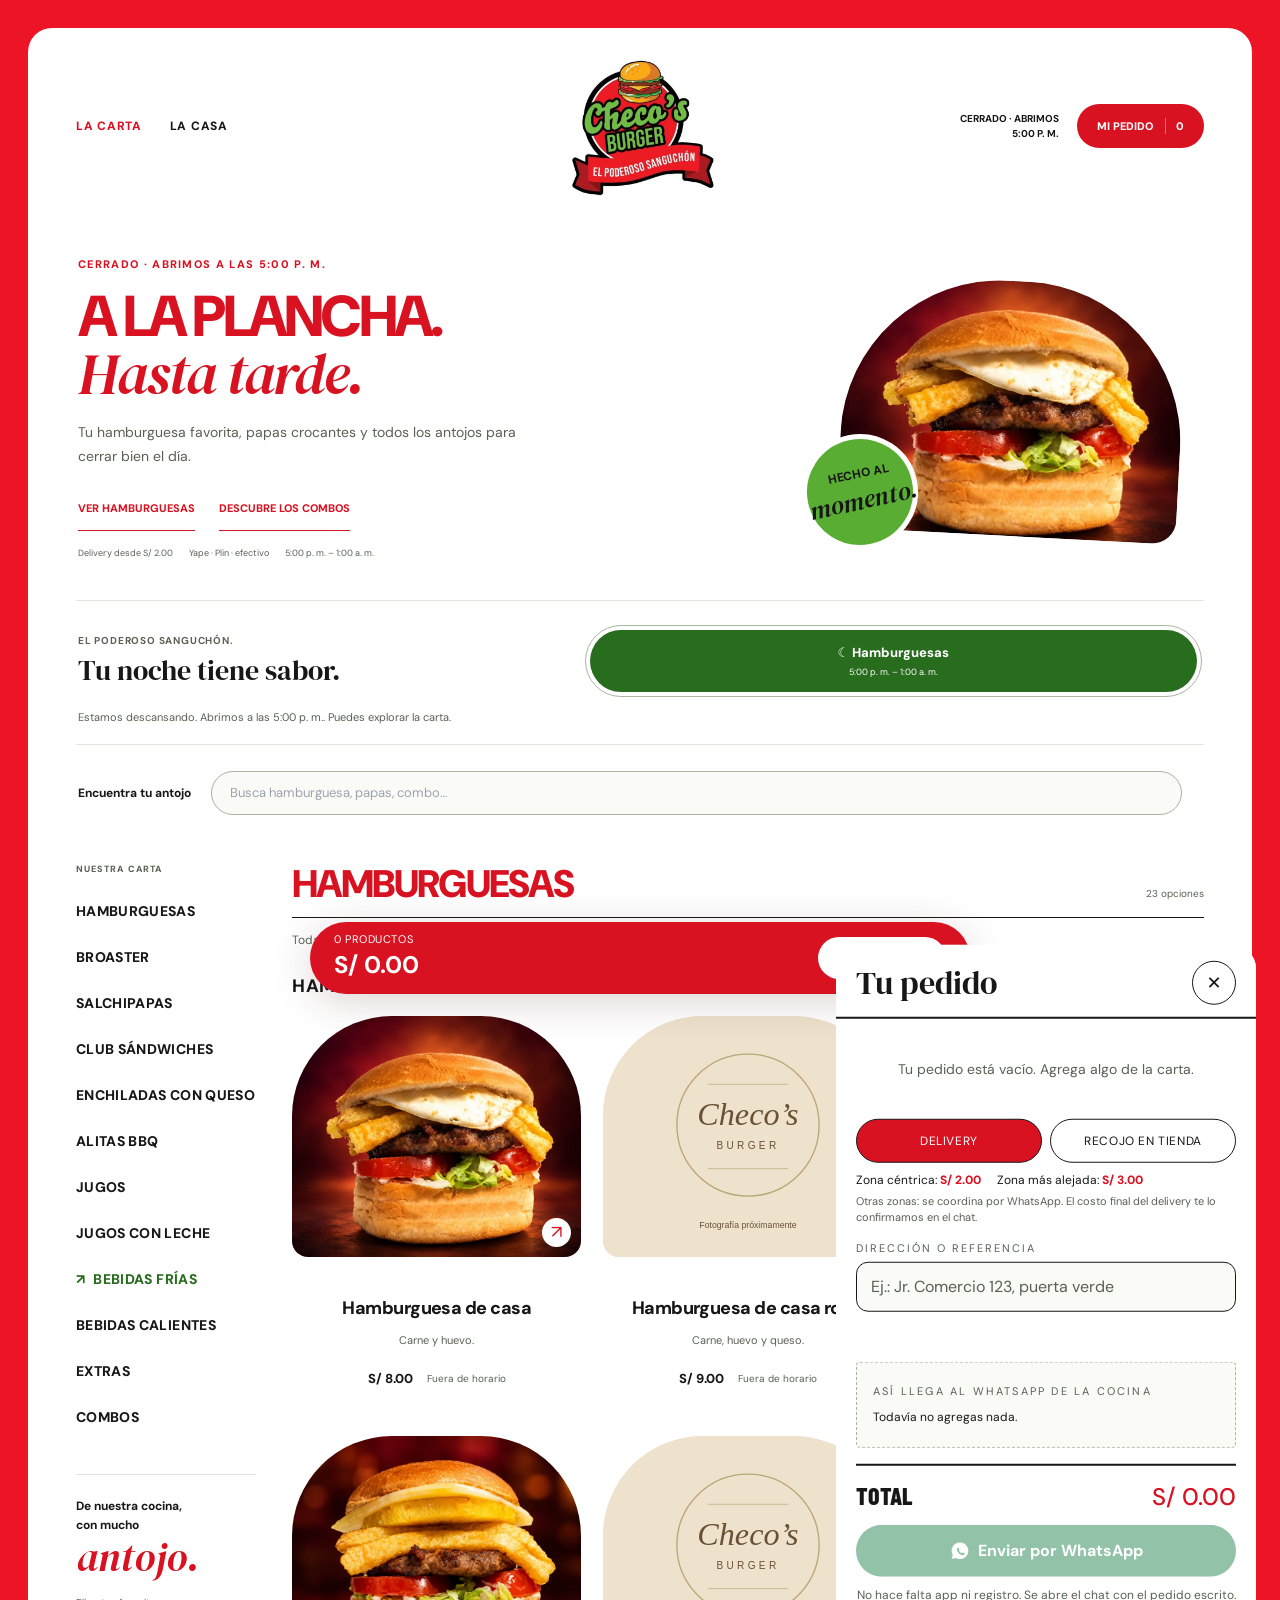
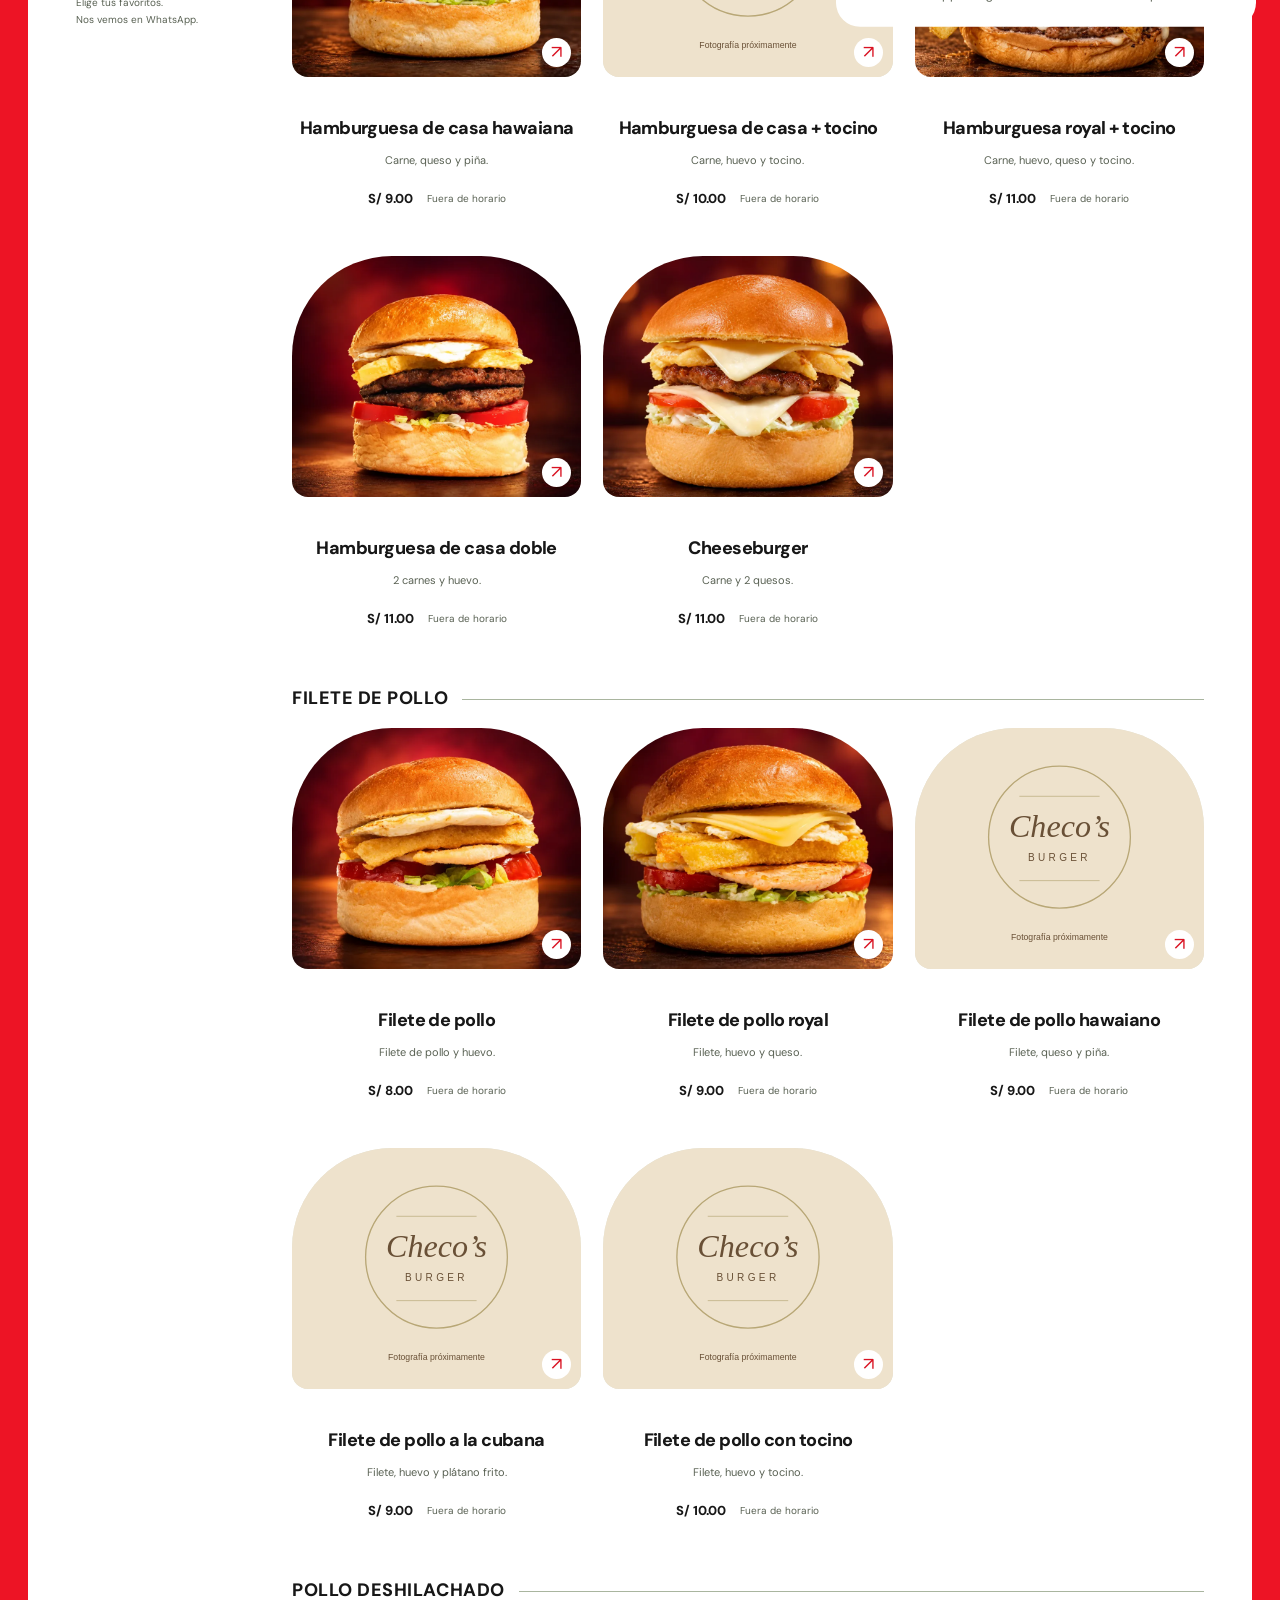
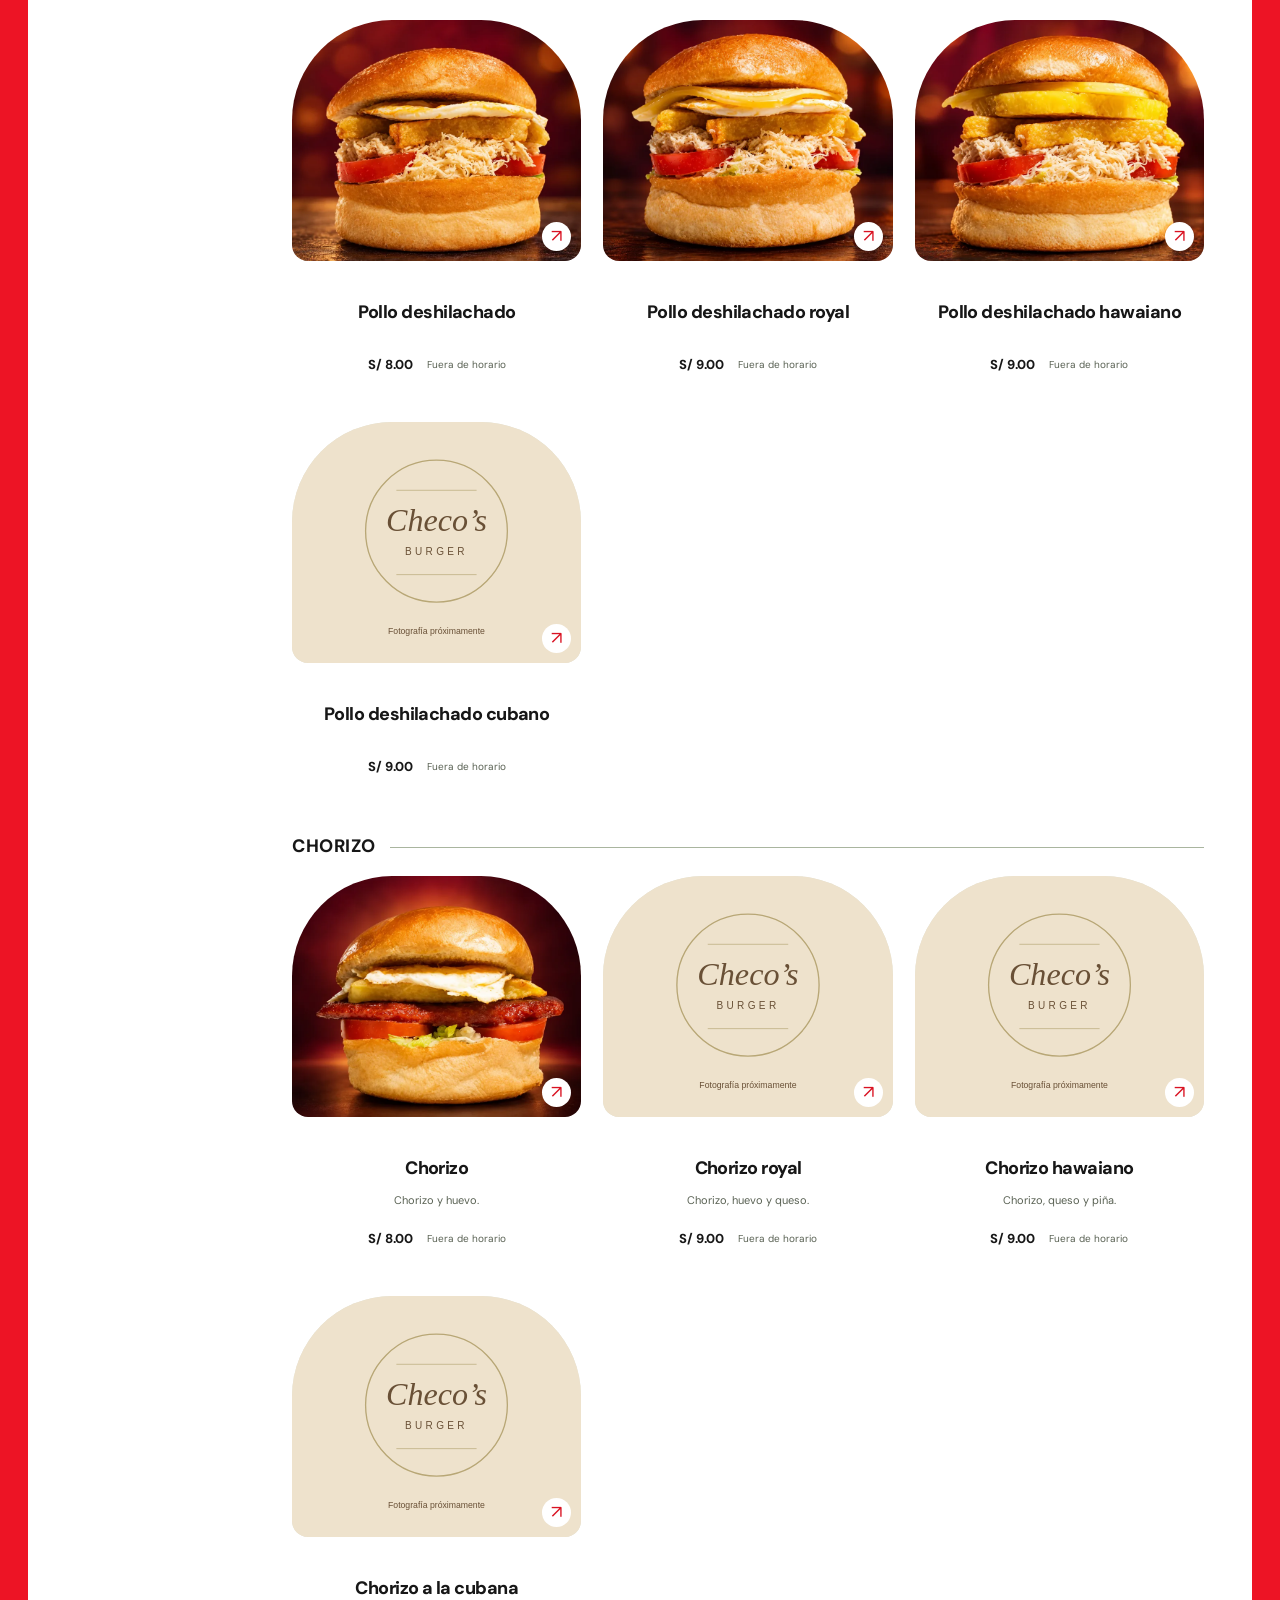
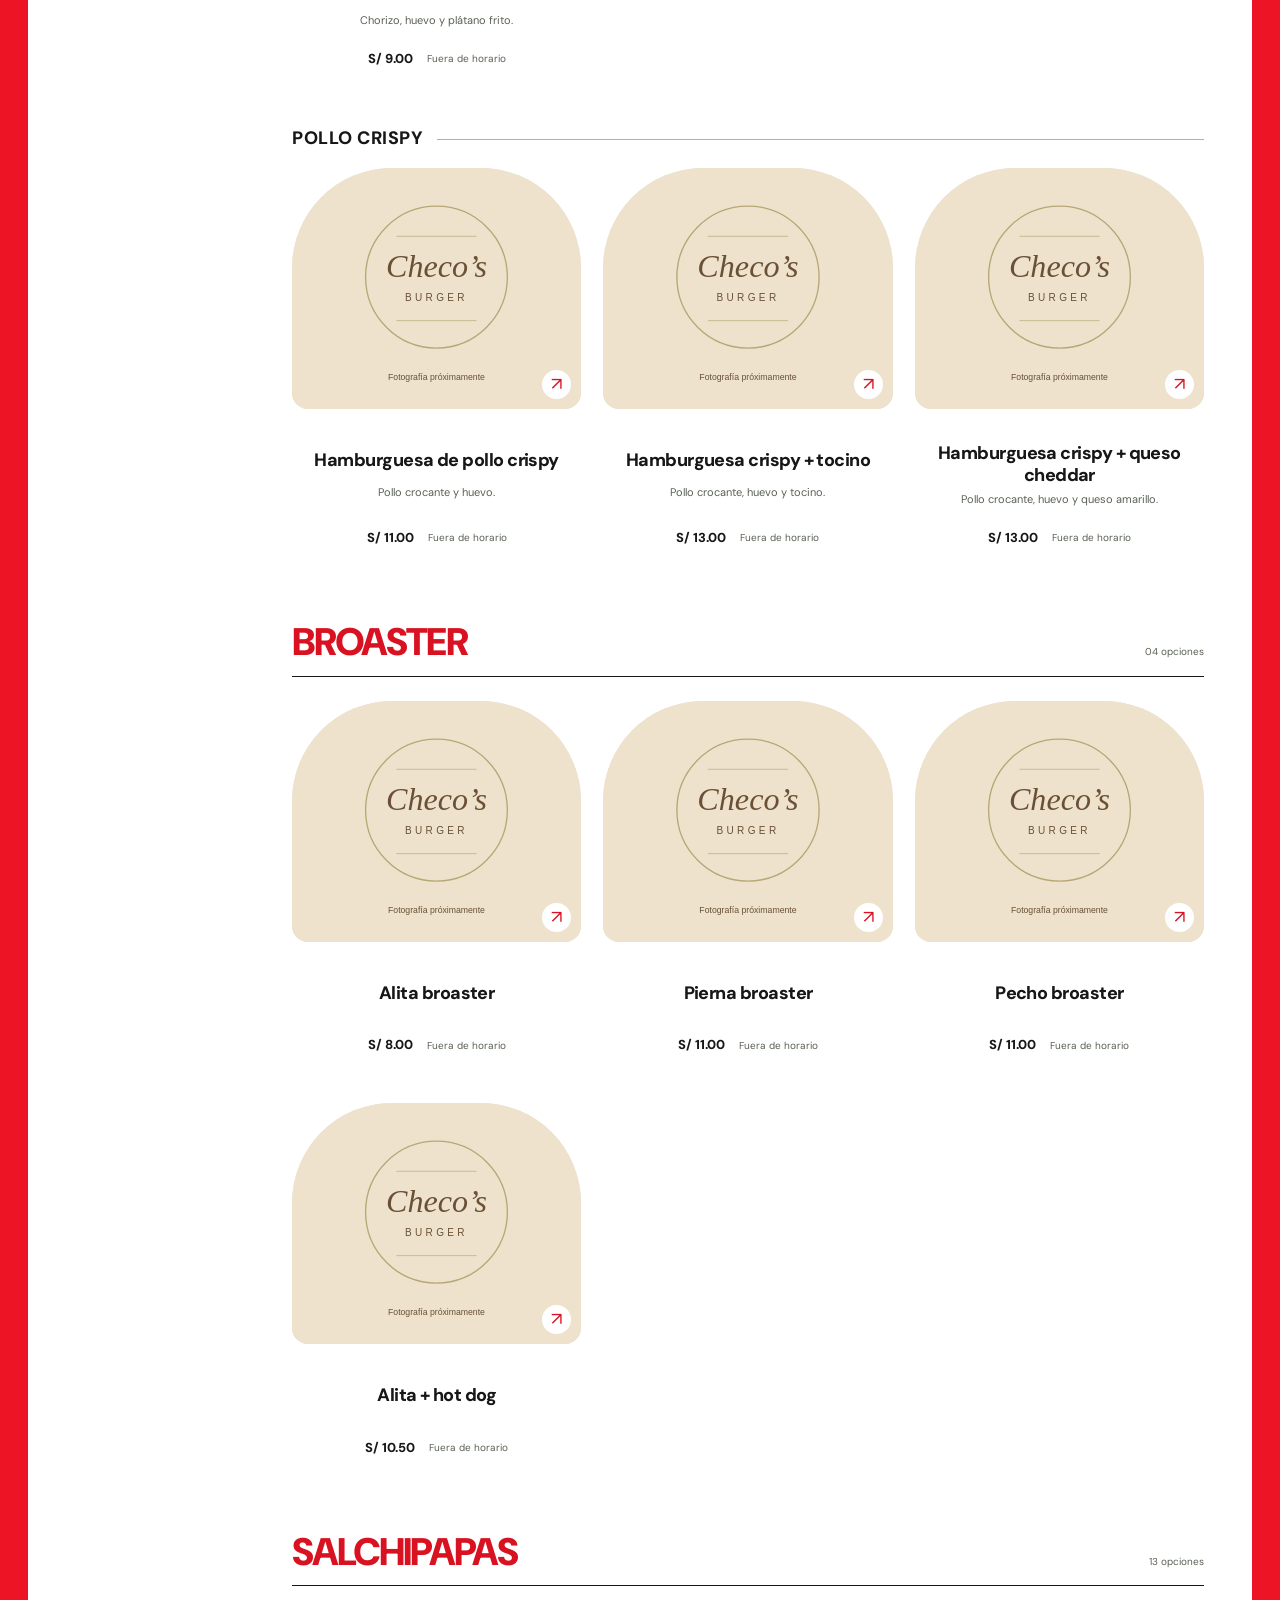
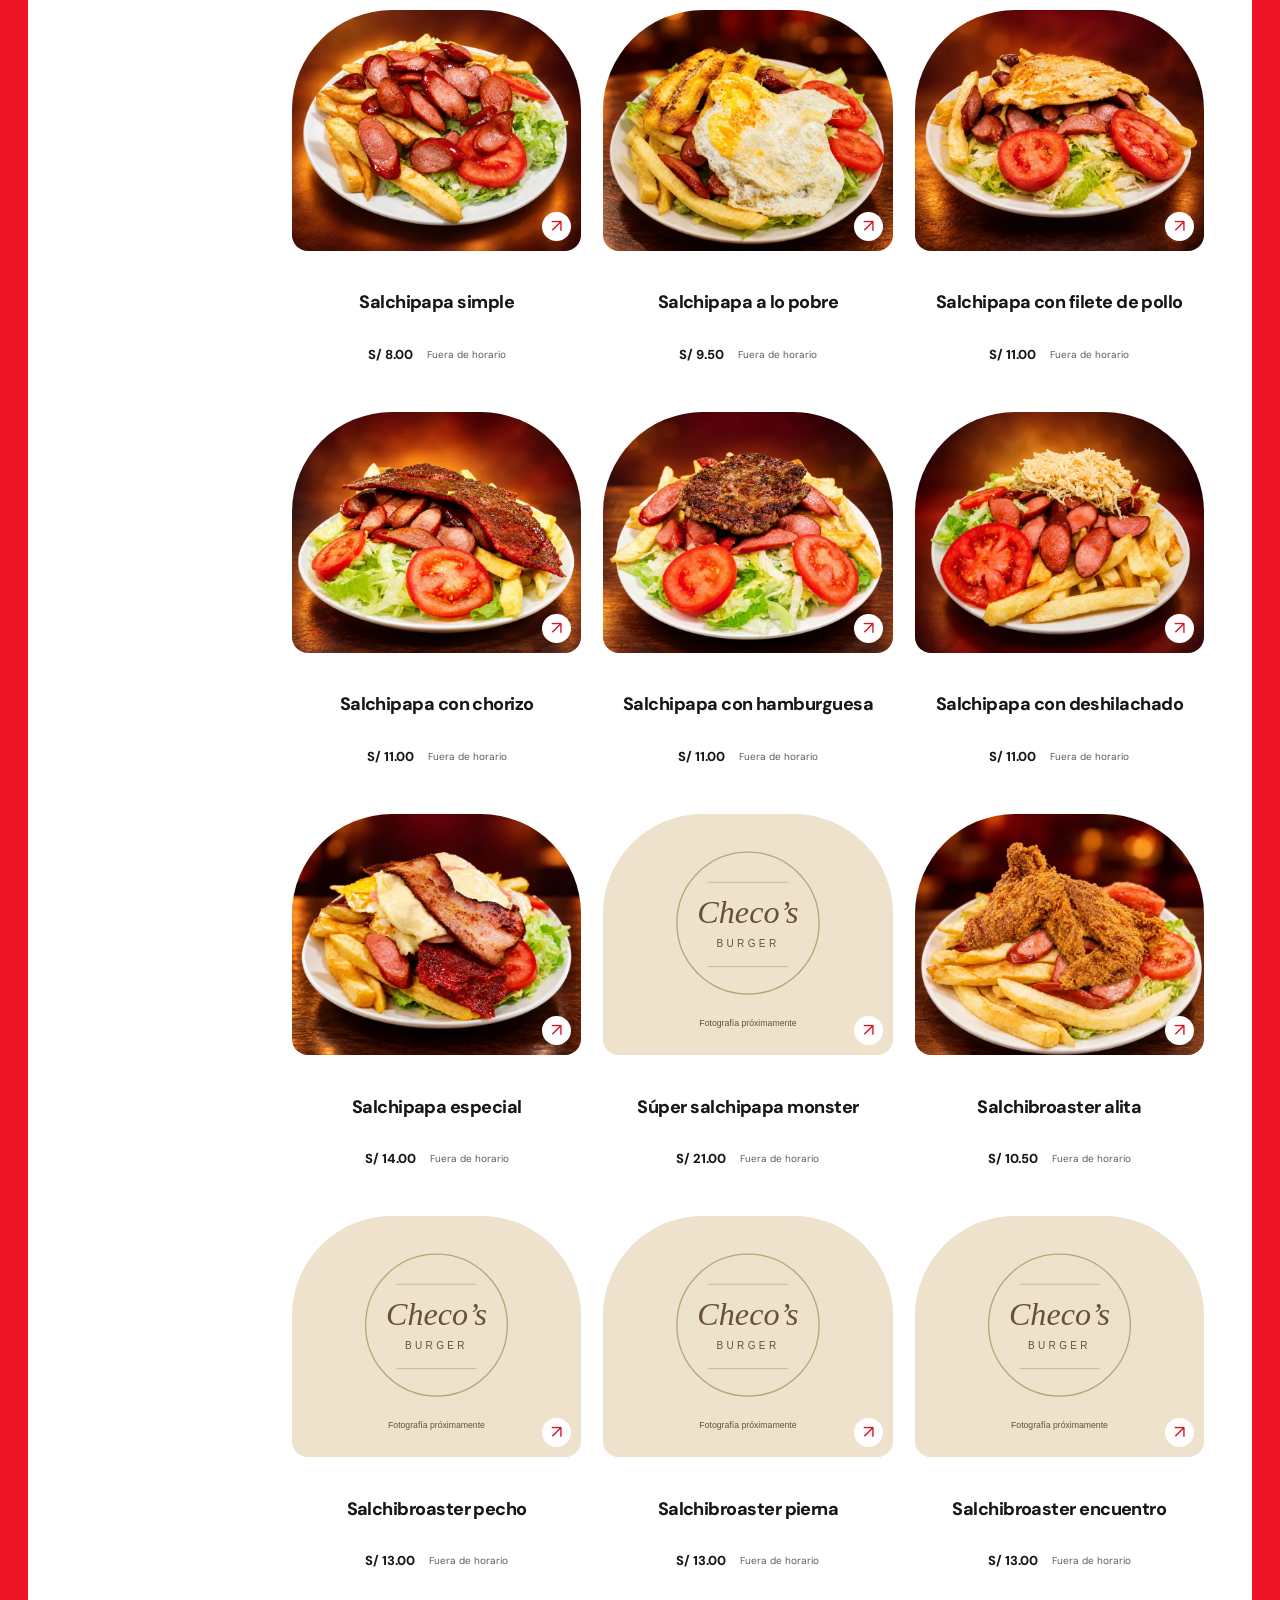
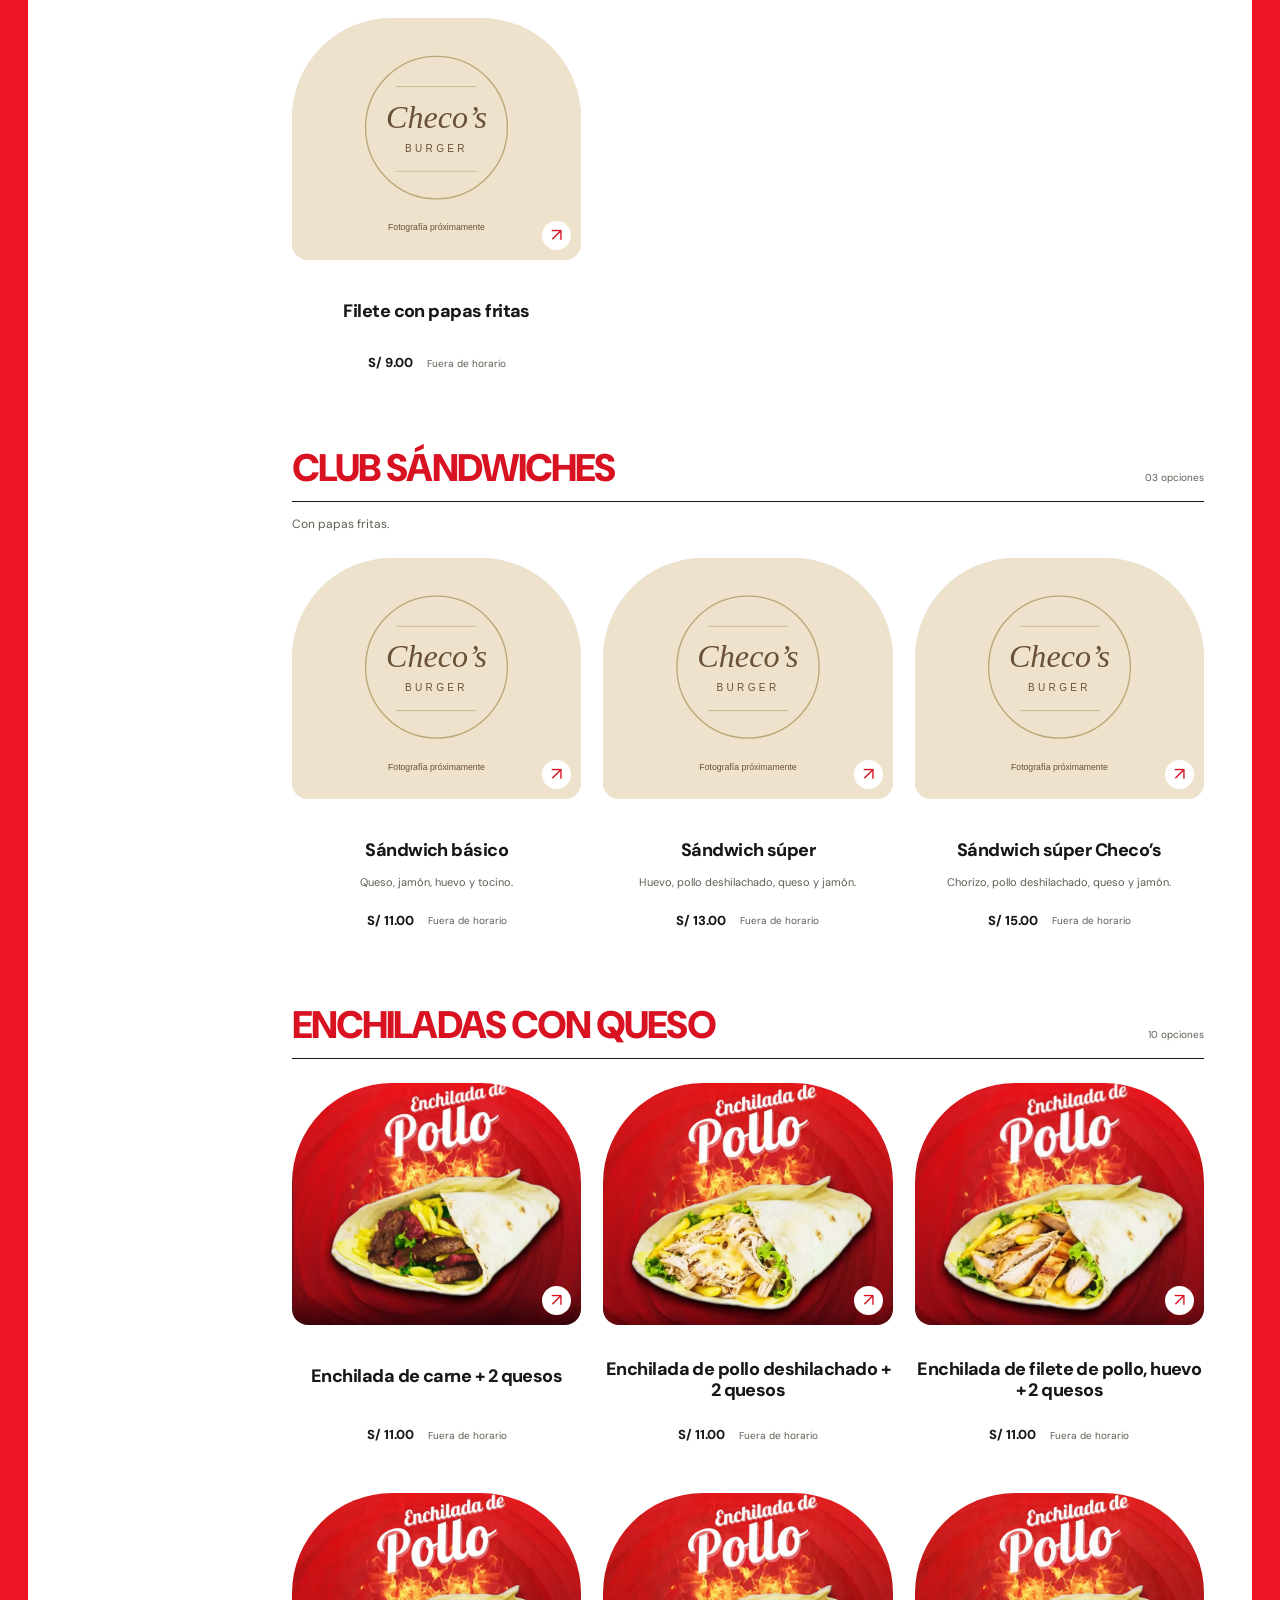
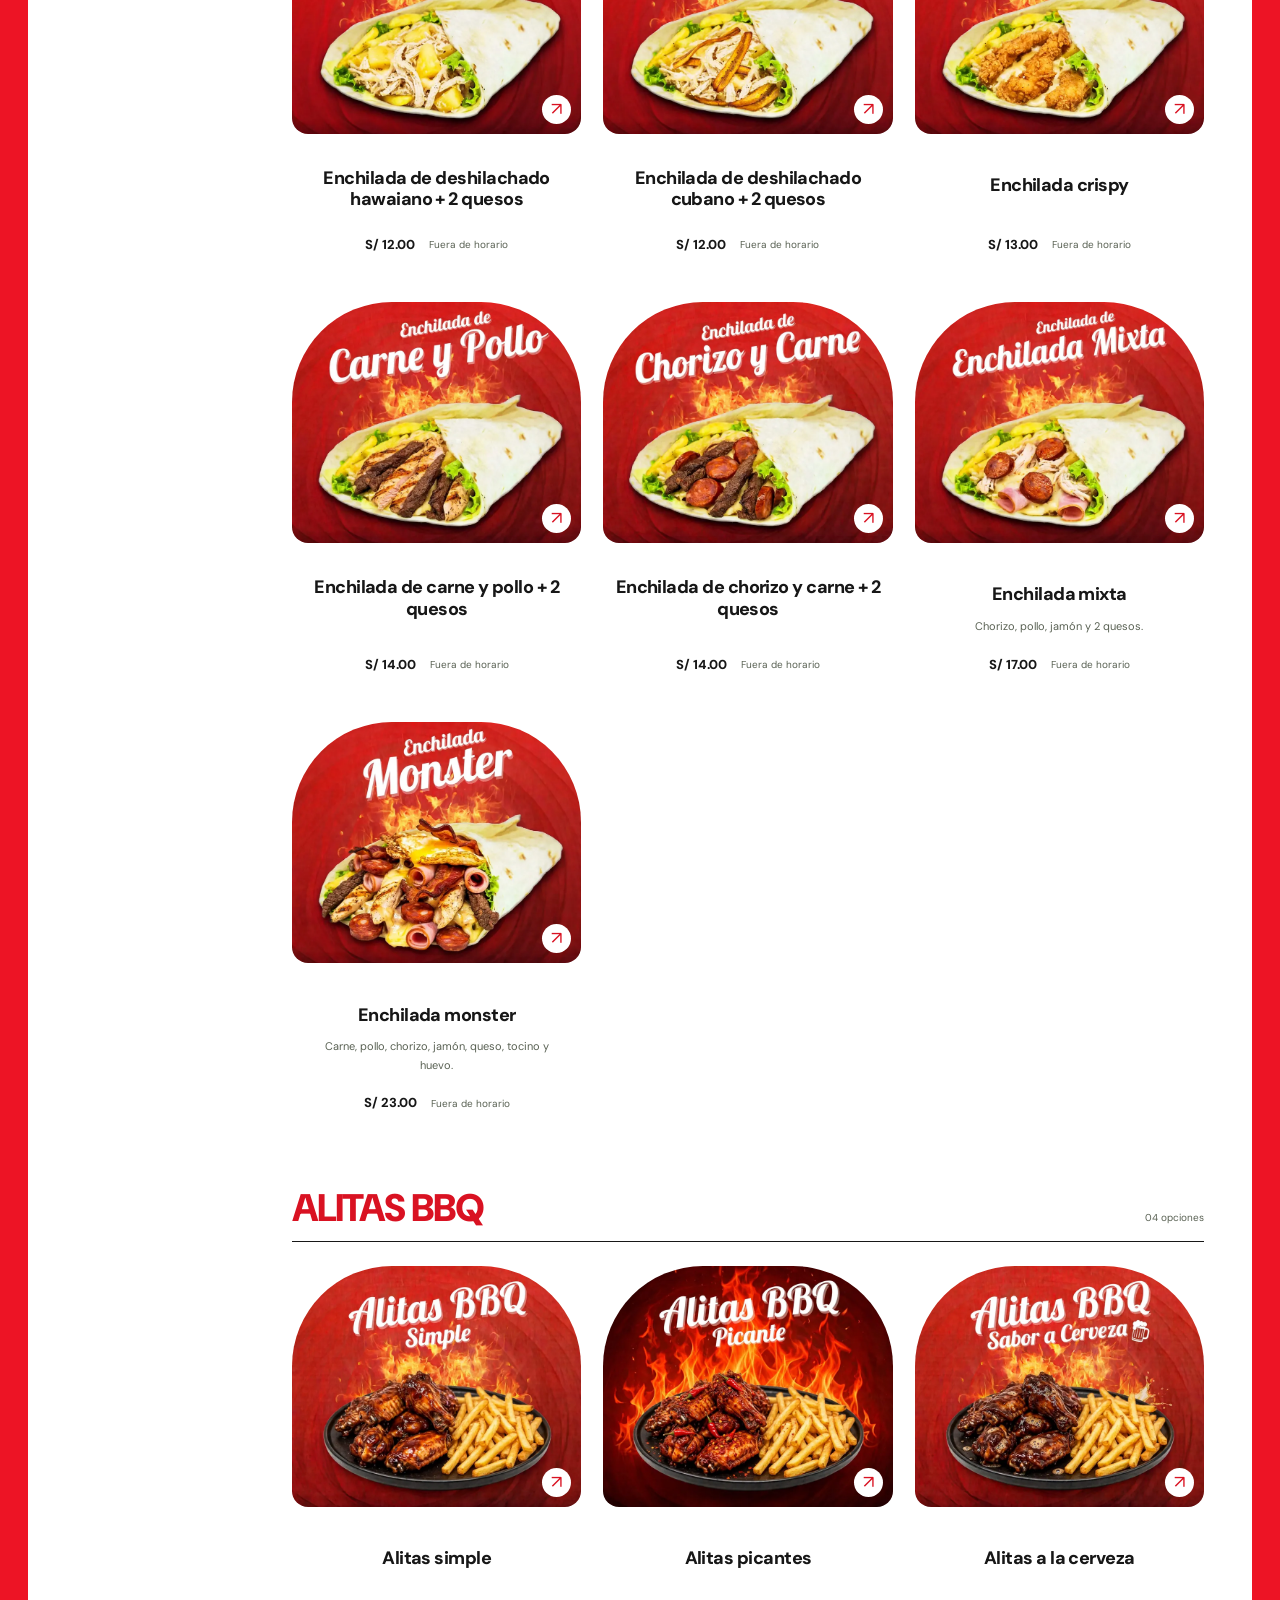
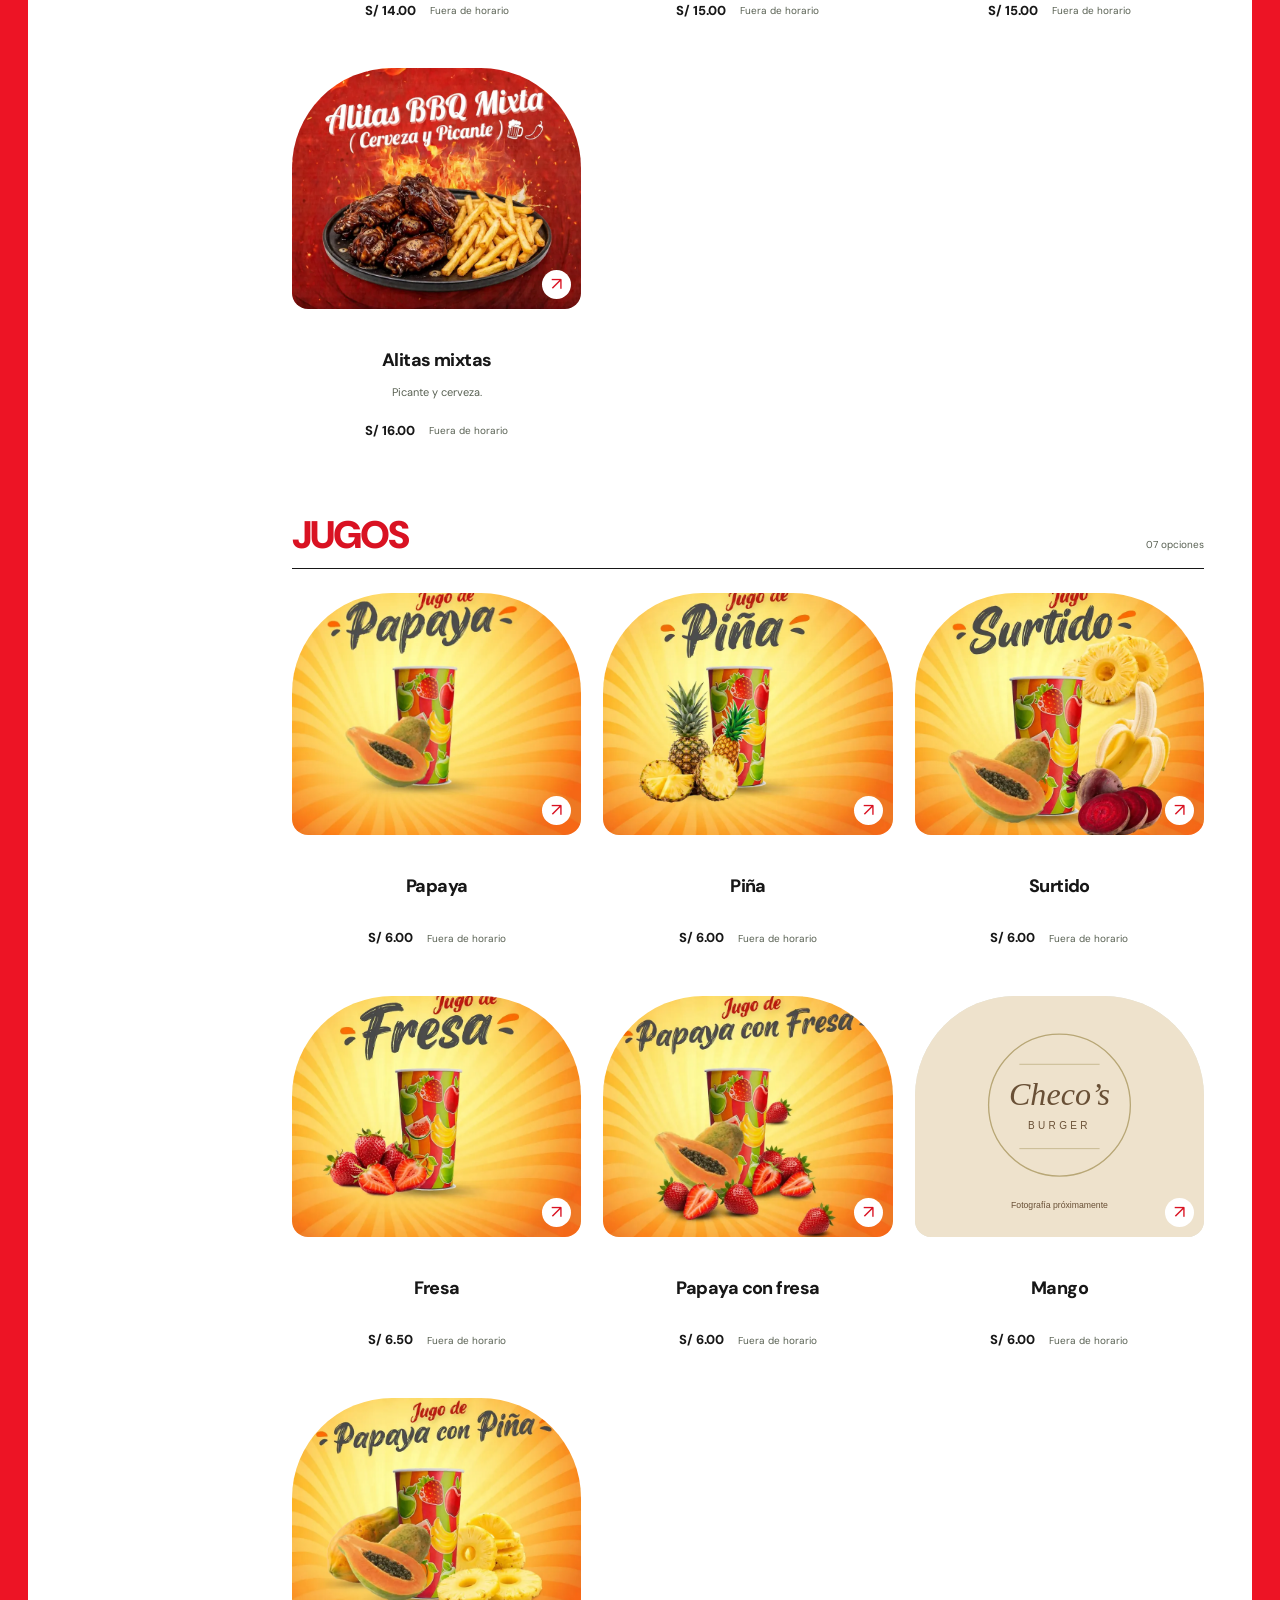
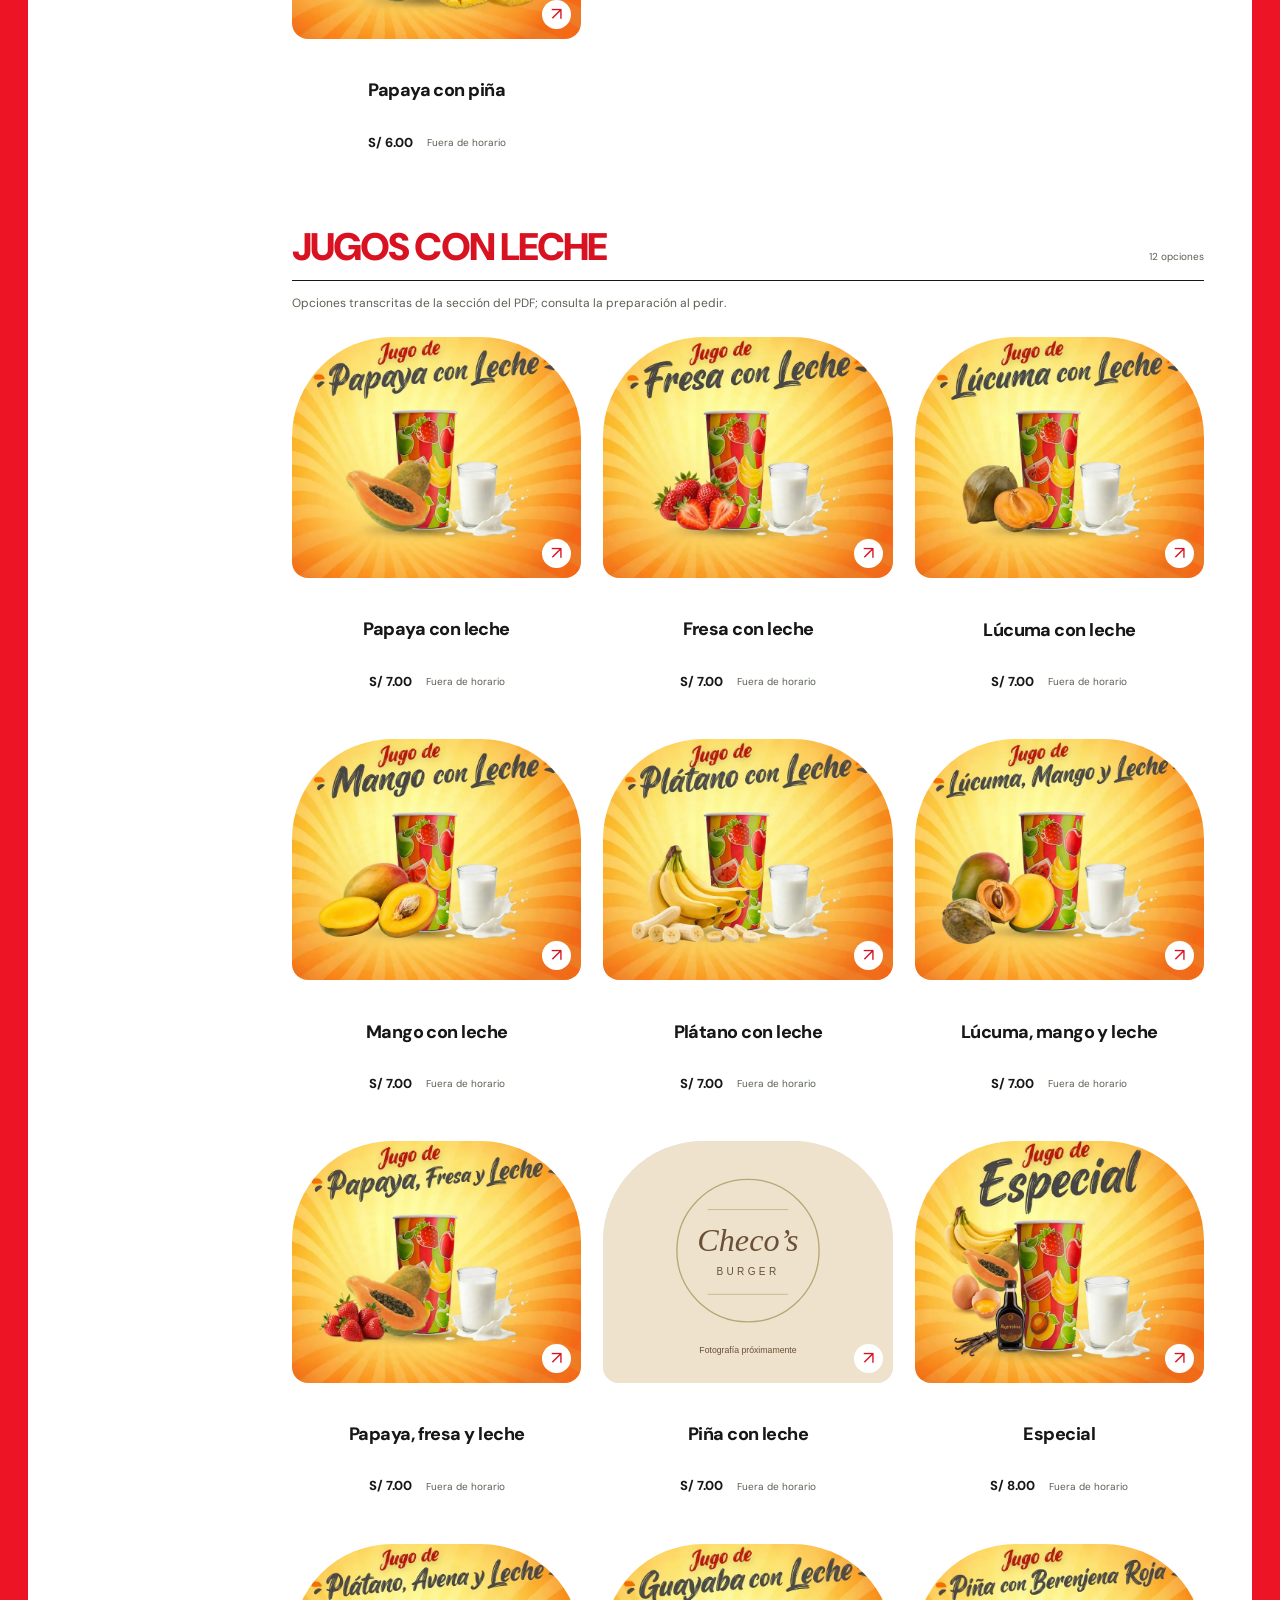
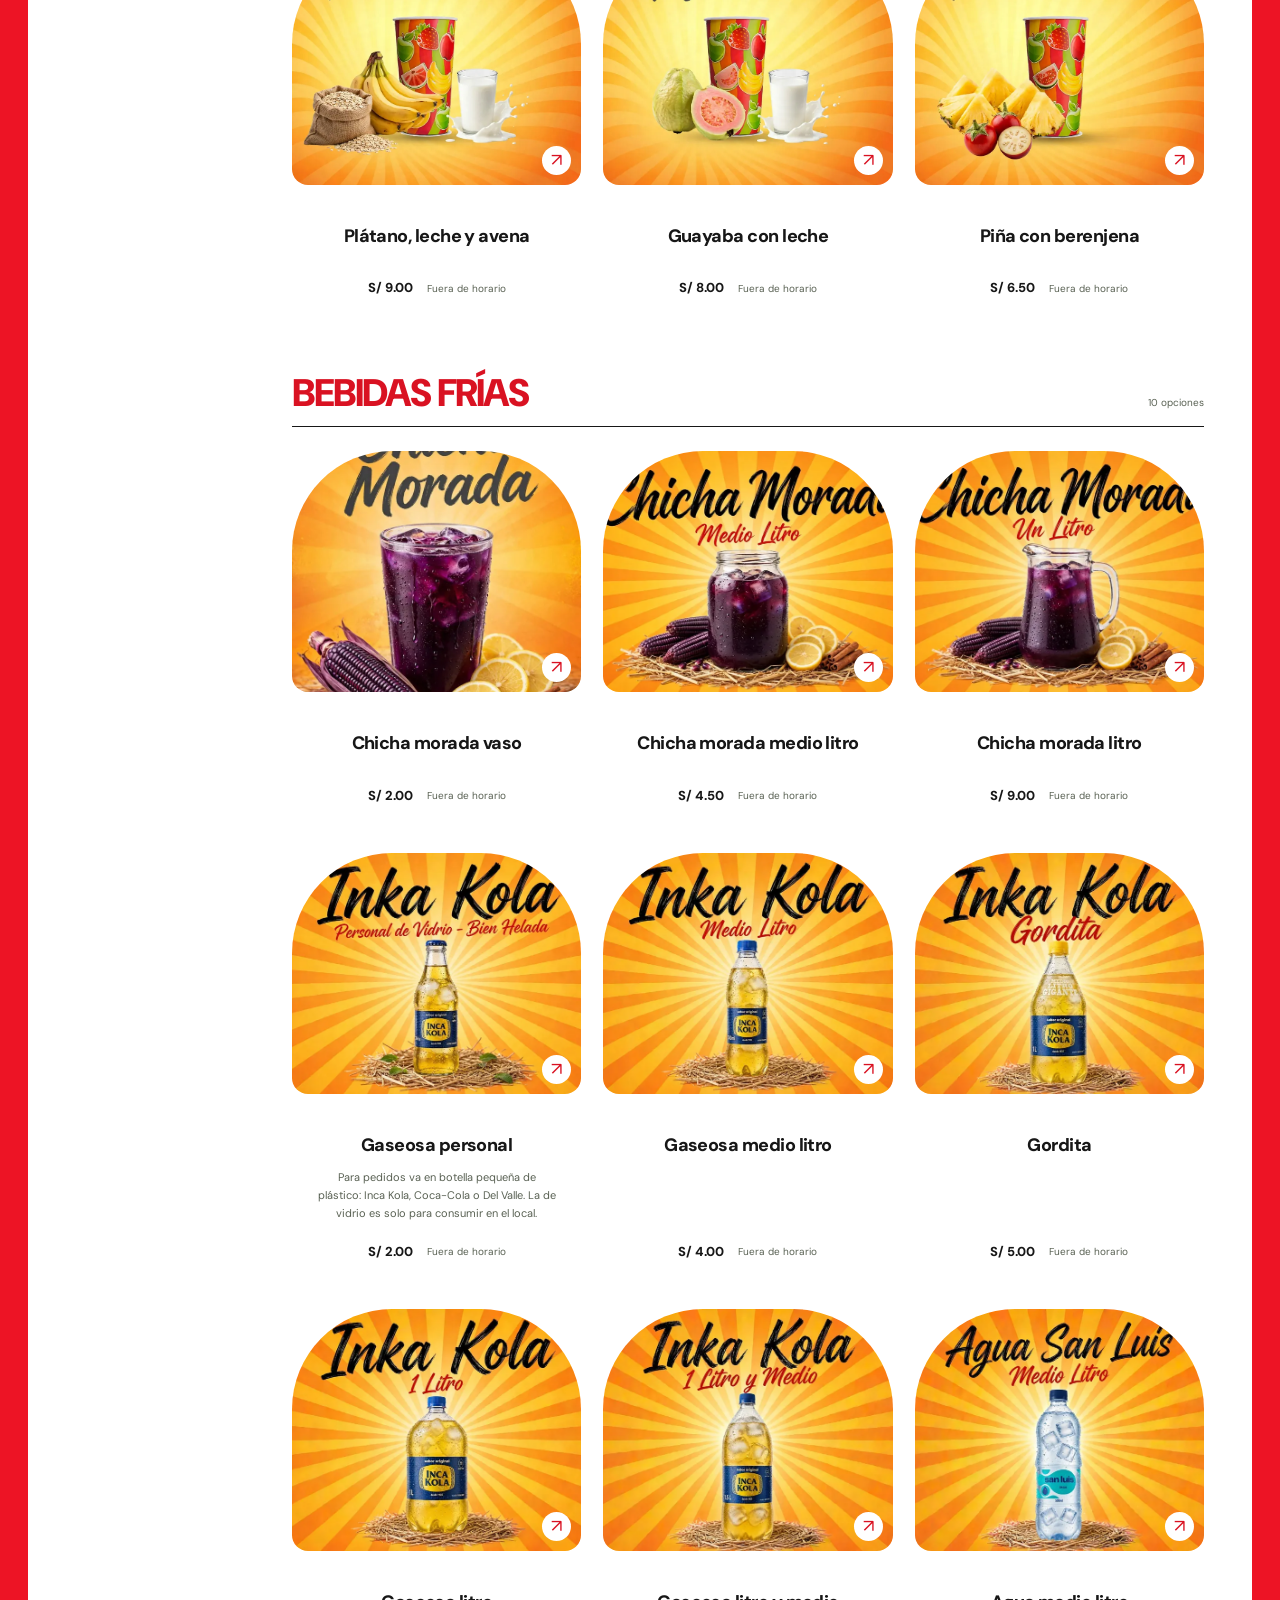
==== commit 9c50a09a: "Enhance delivery functionality in the digital menu. Updated HTML to include new delivery notificatio" ====
--- a/index.html
+++ b/index.html
@@ -42,10 +42,13 @@
     <div class="turno-info"><p id="turno-estado" role="status" aria-live="polite"></p><button id="turno-auto" type="button" hidden>Volver al horario actual ↗</button></div>  </div>
 </section>
 <div id="aviso-turno" class="aviso-turno" role="status" aria-live="polite"></div>
+<div id="aviso-delivery" class="aviso-turno"></div>
 <div class="menu-search"><label for="buscar-carta">Encuentra tu antojo</label><input id="buscar-carta" type="search" placeholder="Busca hamburguesa, papas, combo…" autocomplete="off"><p id="busqueda-resultado" role="status" aria-live="polite"></p></div>
 <div class="menu-layout">
   <nav class="category-nav" aria-label="Secciones de la carta">
-    <div class="category-sticky"><p class="eyebrow category-label">Nuestra carta</p><div id="pistas"></div>
+    <div class="category-sticky">
+      <button type="button" id="abrir-mis-pedidos" class="mis-pedidos-boton" hidden>Mis pedidos <span id="mis-pedidos-cantidad"></span></button>
+      <p class="eyebrow category-label">Nuestra carta</p><div id="pistas"></div>
       <div class="sidebar-note"><span>De nuestra cocina,<br>con mucho</span><em>antojo.</em><p>Elige tus favoritos.<br>Nos vemos en WhatsApp.</p></div>
     </div>
   </nav>
@@ -66,8 +69,7 @@
     </div>
     <div>
       <p class="footer-titulo mb-2 font-mono text-[11px] uppercase tracking-[0.2em] text-mustard">Delivery</p>
-      <p class="text-sm text-canvas/70">Centro: <span id="footer-delivery-centro"></span></p>
-      <p class="text-sm text-canvas/70">Otras zonas: <span id="footer-delivery-otras"></span></p>
+      <div id="footer-delivery"></div>
     </div>
   </div>
   <div class="mx-auto max-w-6xl px-5 pb-8 sm:px-6">
@@ -107,6 +109,8 @@
   </div>
 </aside>
 
+<div id="aviso-agregado" class="aviso-agregado" data-visible="no" role="status" aria-live="polite"></div>
+
 <!-- ====== HOJA DE PEDIDO ====== -->
 <div id="velo" data-abierto="no" class="fixed inset-0 z-[60] bg-ink/55"></div>
 <aside id="hoja" inert data-abierto="no" role="dialog" aria-modal="true" aria-labelledby="titulo-hoja"
@@ -128,7 +132,8 @@
       <button type="button" data-modo="Delivery" aria-pressed="true" class="min-h-11 flex-1 rounded-full border-2 border-ink bg-ink px-2 py-2 font-mono text-xs uppercase tracking-wider text-canvas">Delivery</button>
       <button type="button" data-modo="Recojo en tienda" aria-pressed="false" class="min-h-11 flex-1 rounded-full border-2 border-ink px-2 py-2 font-mono text-xs uppercase tracking-wider">Recojo en tienda</button>
     </div>
-    <p id="recojo-aviso" class="recojo-aviso" role="status"></p>
+    <p id="entrega-aviso" class="entrega-aviso" role="status"></p>
+    <p id="delivery-tarifas" class="delivery-tarifas"></p>
 
     <label id="detalle-label" for="detalle" class="mb-1.5 block font-mono text-[11px] uppercase tracking-[0.18em] text-muted">Dirección o referencia</label>
     <input id="detalle" placeholder="Ej.: Jr. Comercio 123, puerta verde" autocomplete="street-address" required aria-required="true" aria-describedby="detalle-error"
@@ -157,6 +162,17 @@
   </div>
 </aside>
 
+<!-- ====== MIS PEDIDOS: historial guardado en este dispositivo ====== -->
+<dialog id="pedidos-dialog" aria-labelledby="pedidos-titulo">
+  <button type="button" id="pedidos-cerrar" class="dialog-close" aria-label="Cerrar mis pedidos">✕</button>
+  <div class="pedidos-cuerpo">
+    <p class="eyebrow">Historial</p>
+    <h2 id="pedidos-titulo">Mis pedidos</h2>
+    <p class="pedidos-nota">Los pedidos que enviaste por WhatsApp desde este dispositivo. Se guardan solo aquí, hasta 90 días.</p>
+    <div id="pedidos-lista"></div>
+  </div>
+</dialog>
+
 <dialog id="producto-dialog" aria-labelledby="producto-titulo">
   <button type="button" id="producto-cerrar" class="dialog-close" aria-label="Cerrar detalle">✕</button>
   <div class="product-detail">
@@ -164,7 +180,7 @@
     <div class="detail-copy"><p id="producto-categoria" class="eyebrow"></p><h2 id="producto-titulo"></h2>
       <p id="producto-descripcion"></p><div class="detail-line"><span>Precio por unidad</span><strong id="producto-precio"></strong></div>
       <div class="detail-line"><span>Disponibilidad</span><span id="producto-horario"></span></div>
-      <p class="detail-note">Consulta ingredientes e indicaciones especiales en el chat.</p>
+      <p id="producto-nota" class="detail-note">Consulta ingredientes e indicaciones especiales en el chat.</p>
       <div id="producto-opciones" class="opciones"></div><div id="producto-control"></div><p id="producto-confirmacion" role="status" aria-live="polite"></p>
       <button type="button" id="producto-pedido" class="detail-order">Revisar mi pedido →</button>
     </div>
@@ -178,6 +194,8 @@
 <script src="js/personalizar.js"></script>
 <script src="js/hoja.js"></script>
 <script src="js/recomendador-vista.js"></script>
+<script src="js/memoria.js"></script>
+<script src="js/historial.js"></script>
 <script src="js/app.js"></script>
 </body>
 </html>
--- a/css/styles.css
+++ b/css/styles.css
@@ -64,7 +64,7 @@
 .menu-product h3{font:800 18px/1.2 var(--body);letter-spacing:-.03em}.menu-product h3 button{min-height:36px}
 .product-description{font-size:11px;line-height:1.65;color:var(--muted);margin:4px auto 12px;max-width:240px;flex:1}
 .product-actions{display:flex;justify-content:center;align-items:center;gap:14px;flex-wrap:wrap}.product-price{font-size:13px;font-weight:800}
-.agregar{border:1px solid var(--ember);background:transparent;color:var(--ember);min-height:36px;padding:7px 15px;font-size:10px;text-transform:uppercase;letter-spacing:.05em;font-weight:800}
+.agregar{border:1px solid var(--ember);border-radius:40px;background:transparent;color:var(--ember);min-height:36px;padding:7px 15px;font-size:10px;text-transform:uppercase;letter-spacing:.05em;font-weight:800}
 .agregar:hover{background:var(--ember);color:var(--canvas)}
 [data-control]>div{background:var(--ember);border:0;color:var(--canvas)}[data-control] button[data-mas],[data-control] button[data-menos]{width:36px;height:36px}
 .fuera-horario{font-size:10px;color:var(--muted);display:inline-block;padding:10px 0}
@@ -83,12 +83,12 @@
 #hoja{transform:translateY(110%);transition:transform .26s ease}#hoja[data-abierto=si]{transform:translateY(0)}#hoja>div{border:0;border-radius:24px}.comanda{border:1px dashed var(--hairline-strong)}#hoja button,#hoja input{border-width:1px}#titulo-hoja{font:400 32px var(--serif);text-transform:none}#hoja-total{color:var(--ember)}#enviar{border:0;background:#0F7A41}#hoja [data-modo][aria-pressed=true]{background:var(--ember);color:var(--canvas)}
 .pedido-aviso:not(:empty){background:#fbe0cc;padding:12px;border-radius:8px;font-size:12px;margin-bottom:12px}
 #producto-dialog{border:0;border-radius:24px;max-width:1040px;width:calc(100% - 64px);max-height:90dvh;padding:0;background:var(--surface);color:var(--ink);overflow:auto;box-shadow:0 20px 100px #35181430}
-#producto-dialog::backdrop{background:#35181499;backdrop-filter:blur(5px)}.dialog-close{position:absolute;right:16px;top:16px;width:44px;height:44px;border-radius:50%;background:var(--canvas);z-index:1;font-size:18px}
+#producto-dialog::backdrop,#pedidos-dialog::backdrop{background:#35181499;backdrop-filter:blur(5px)}.dialog-close{position:absolute;right:16px;top:16px;width:44px;height:44px;border-radius:50%;background:var(--canvas);z-index:1;font-size:18px}
 .product-detail{display:grid;grid-template-columns:1fr 1.15fr;min-height:560px}.detail-visual{background:var(--canvas);display:flex;flex-direction:column;justify-content:center;padding:40px;gap:30px}.detail-visual img{width:100%;aspect-ratio:1;object-fit:cover;border-radius:180px 180px 24px 24px}.detail-seal{text-align:center;color:var(--ember);font:800 12px/1.7 var(--body);letter-spacing:.05em;text-transform:uppercase}.detail-copy{padding:65px 40px 40px}.detail-copy h2{font:400 48px/1 var(--serif);letter-spacing:-.025em;color:var(--ember);margin:16px 0 24px}#producto-descripcion{font-size:14px;line-height:1.8;margin-bottom:24px}.detail-line{display:flex;gap:20px;justify-content:space-between;padding:17px 0;border-top:1px solid var(--hairline);font-size:12px}.detail-line>span:first-child{font-weight:800;flex-shrink:0}#producto-horario{text-align:right;font-size:11px}#producto-precio{font-size:20px;color:var(--ember)}.detail-note{font-size:11px;line-height:1.7;color:var(--muted);margin:15px 0 24px}#producto-control{display:inline-block}#producto-control .agregar{background:var(--ember);color:var(--canvas);padding:14px 28px;min-height:46px}#producto-confirmacion{min-height:22px;font-size:11px;margin-top:10px;color:var(--muted)}.detail-order{font-size:12px;min-height:44px;text-decoration:underline;font-weight:700}
 @media(min-width:1600px){body{padding-top:40px}.menu-intro{padding-top:40px}}
 @media(max-width:1100px){.site-header{padding:20px 30px;grid-template-columns:1fr 150px 1fr}.header-order{gap:10px}#estado-horario{display:none}.menu-layout{padding:36px 30px;grid-template-columns:150px minmax(0,1fr);gap:25px}.product-grid{gap:25px 16px}.menu-promo{padding:25px 15px;min-height:260px}.menu-product h3{font-size:16px}.product-actions{gap:8px}.menu-intro{padding:20px 30px 35px}.turno-panel{margin:0 30px}.recommendation-section{margin:0 30px 30px}}
 @media(max-width:999px){body{padding:16px 16px 0}.site-header{min-height:130px}.brand-seal{width:120px;height:120px}#marca-nombre{font-size:36px}.header-links{gap:18px;font-size:10px}.header-order .pill-button{font-size:10px;padding:12px}.menu-intro{gap:24px}#hero-imagen{height:220px}.intro-stamp{height:95px;width:95px}.menu-layout{display:block;padding-top:0}.category-nav{position:sticky;top:0;z-index:30;background:var(--canvas);margin:0 -30px 26px;padding:10px 30px;border-bottom:1px solid var(--hairline)}.category-sticky{position:static}.category-label,.sidebar-note{display:none}#pistas{flex-direction:row;overflow-x:auto;gap:24px}#pistas .pista{white-space:nowrap;font-size:12px;flex-shrink:0}#pistas .pista[aria-current=true]::before{display:none}.menu-section{scroll-margin-top:85px}.product-grid{gap:30px 20px}.menu-product h3{font-size:18px}.menu-promo{min-height:300px}.recommendation-section{padding:24px}.product-detail{grid-template-columns:1fr 1.2fr}.detail-copy{padding:64px 25px 30px}.detail-visual{padding:24px}.detail-copy h2{font-size:38px}#barra{width:calc(100% - 60px);margin-left:0;transform:translate(-50%,calc(100% + 40px))}#barra[data-visible=si]:not([data-oculta=si]){transform:translate(-50%,0)}}
-@media(max-width:639px){body{padding:8px 8px 0}.site-shell{border-radius:18px 18px 0 0}.site-header{padding:16px;grid-template-columns:1fr 110px 1fr;gap:8px;min-height:115px}.brand-seal{width:103px;height:103px}.brand-top{font-size:4.5px}#marca-nombre{font-size:31px;max-width:76px;margin:6px 0}#marca-bajada{font-size:5.5px}.header-links a:nth-child(2){display:none}.header-links{font-size:11px}.header-order .pill-button{font-size:11px;padding:10px;gap:6px}#header-cantidad{padding-left:6px}.menu-intro{display:block;padding:12px 20px 26px;position:relative}.intro-copy{position:relative;z-index:1}#hero-estado{font-size:11px;letter-spacing:.06em}#hero-titulo{font-size:42px;max-width:290px;margin-top:14px}#hero-descripcion{font-size:14px;max-width:240px}.intro-art{position:absolute;right:8px;top:70px;width:120px;opacity:.13;padding:0;pointer-events:none;z-index:0}#hero-imagen{height:180px;border-radius:100px}.intro-stamp{display:none}.intro-links{font-size:12px;gap:10px 20px;margin-top:8px}.intro-meta{font-size:11px;gap:4px 12px}.turno-panel{margin:0 20px}.turno-interior{display:block;padding:20px 0 16px}.turno-heading h2{font-size:25px}.turno-eyebrow{font-size:11px}.turno-selector{margin-top:14px}.turno-selector button{padding:9px 3px;min-height:58px}.turno-selector span{font-size:12px}.turno-selector small{font-size:11px}.turno-info{display:block;font-size:13px;line-height:1.6;margin-top:12px}.menu-layout{padding:0 20px 10px}.category-nav{margin:0 -20px 24px;padding:6px 20px}#pistas{gap:22px}#pistas .pista{font-size:12px}.section-heading h2{font-size:29px}.section-heading>span{font-size:11px}.section-heading{gap:4px 10px;flex-wrap:wrap}.section-note{font-size:13px}.product-grid{grid-template-columns:repeat(2,minmax(0,1fr));gap:26px 16px}.product-image{border-radius:80px 80px 12px 12px;margin-bottom:8px}.image-more{width:25px;height:25px;font-size:15px;right:7px;bottom:7px}.menu-product h3{font-size:15px}.product-labels{min-height:20px}.product-labels span{font-size:11px}.product-description{font-size:13px;margin-bottom:10px}.product-actions{flex-direction:column;gap:7px}.product-price{font-size:16px}.agregar{min-height:44px;padding:8px 18px;font-size:12px}.fuera-horario{font-size:12px}[data-control] button[data-mas],[data-control] button[data-menos]{width:40px;height:44px}.menu-promo{grid-column:1/-1;min-height:0;padding:20px;display:grid;grid-template-columns:1fr 1fr;column-gap:14px;border-radius:20px}.menu-promo>span:first-child{font-size:18px}.menu-promo em{grid-row:2;font-size:46px}.menu-promo p{grid-column:2;grid-row:1/3;margin:0;font-size:13px;text-align:left}.menu-promo a{grid-column:1/-1;justify-content:center;border:0;font-size:12px}.promo-flower{display:none}.menu-section{margin-bottom:38px}.recommendation-section{margin:0 20px 30px;padding:20px}.recommendation-section h2{font-size:26px}.recommendation-section button{font-size:13px}.recommendation-section .pr-14{padding-right:0}#footer{padding:10px 0 85px;border-radius:18px 18px 0 0}#footer>div{padding-left:24px;padding-right:24px}#hoja{bottom:var(--teclado,0px);max-height:calc(88dvh - var(--teclado,0px))}#hoja>div{max-height:calc(88dvh - var(--teclado,0px));border-radius:24px 24px 0 0}#producto-dialog{width:calc(100% - 24px);max-height:92dvh;border-radius:20px}.product-detail{display:block;min-height:0}.detail-visual{padding:24px}.detail-visual img{height:210px;width:100%;object-fit:cover;border-radius:90px 90px 14px 14px}.detail-seal{display:none}.detail-copy{padding:25px}.detail-copy h2{font-size:36px;margin:12px 0 18px}.detail-line{font-size:13px}.detail-note{margin-bottom:15px}.dialog-close{position:sticky;float:right;margin:10px 10px -54px 0;top:10px;right:10px}.aviso-turno:not(:empty){font-size:13px;padding:14px 20px}}
+@media(max-width:639px){body{padding:8px 8px 0}.site-shell{border-radius:18px 18px 0 0}.site-header{padding:16px;grid-template-columns:1fr 110px 1fr;gap:8px;min-height:115px}.brand-seal{width:103px;height:103px}.brand-top{font-size:4.5px}#marca-nombre{font-size:31px;max-width:76px;margin:6px 0}#marca-bajada{font-size:5.5px}.header-links a:nth-child(2){display:none}.header-links{font-size:11px}.header-order .pill-button{font-size:11px;padding:10px;gap:6px}#header-cantidad{padding-left:6px}.menu-intro{display:block;padding:12px 20px 26px;position:relative}.intro-copy{position:relative;z-index:1}#hero-estado{font-size:11px;letter-spacing:.06em}#hero-titulo{font-size:42px;max-width:290px;margin-top:14px}#hero-descripcion{font-size:14px;max-width:none}.intro-art{max-width:none;margin-top:22px;padding:0}#hero-imagen{height:190px;border-radius:100px 100px 16px 16px;transform:none}.intro-stamp{display:none}.intro-links{font-size:12px;gap:10px 20px;margin-top:8px}.intro-meta{font-size:11px;gap:4px 12px}.turno-panel{margin:0 20px}.turno-interior{display:block;padding:20px 0 16px}.turno-heading h2{font-size:25px}.turno-eyebrow{font-size:11px}.turno-selector{margin-top:14px}.turno-selector button{padding:9px 3px;min-height:58px}.turno-selector span{font-size:12px}.turno-selector small{font-size:11px}.turno-info{display:block;font-size:13px;line-height:1.6;margin-top:12px}.menu-layout{padding:0 20px 10px}.category-nav{margin:0 -20px 24px;padding:6px 20px}#pistas{gap:22px}#pistas .pista{font-size:12px}.section-heading h2{font-size:29px}.section-heading>span{font-size:11px}.section-heading{gap:4px 10px;flex-wrap:wrap}.section-note{font-size:13px}.product-grid{grid-template-columns:repeat(2,minmax(0,1fr));gap:26px 16px}.product-image{border-radius:80px 80px 12px 12px;margin-bottom:8px}.image-more{width:25px;height:25px;font-size:15px;right:7px;bottom:7px}.menu-product h3{font-size:15px}.product-labels{min-height:20px}.product-labels span{font-size:11px}.product-description{font-size:13px;margin-bottom:10px}.product-actions{flex-direction:column;gap:7px}.product-price{font-size:16px}.agregar{min-height:44px;padding:8px 18px;font-size:12px}.fuera-horario{font-size:12px}[data-control] button[data-mas],[data-control] button[data-menos]{width:40px;height:44px}.menu-promo{grid-column:1/-1;min-height:0;padding:20px;display:grid;grid-template-columns:1fr 1fr;column-gap:14px;border-radius:20px}.menu-promo>span:first-child{font-size:18px}.menu-promo em{grid-row:2;font-size:46px}.menu-promo p{grid-column:2;grid-row:1/3;margin:0;font-size:13px;text-align:left}.menu-promo a{grid-column:1/-1;justify-content:center;border:0;font-size:12px}.promo-flower{display:none}.menu-section{margin-bottom:38px}.recommendation-section{margin:0 20px 30px;padding:20px}.recommendation-section h2{font-size:26px}.recommendation-section button{font-size:13px}.recommendation-section .pr-14{padding-right:0}#footer{padding:10px 0 85px;border-radius:18px 18px 0 0}#footer>div{padding-left:24px;padding-right:24px}#hoja{bottom:var(--teclado,0px);max-height:calc(88dvh - var(--teclado,0px))}#hoja>div{max-height:calc(88dvh - var(--teclado,0px));border-radius:24px 24px 0 0}#producto-dialog{width:calc(100% - 24px);max-height:92dvh;border-radius:20px}.product-detail{display:block;min-height:0}.detail-visual{padding:24px}.detail-visual img{height:210px;width:100%;object-fit:cover;border-radius:90px 90px 14px 14px}.detail-seal{display:none}.detail-copy{padding:25px}.detail-copy h2{font-size:36px;margin:12px 0 18px}.detail-line{font-size:13px}.detail-note{margin-bottom:15px}.dialog-close{position:sticky;float:right;margin:10px 10px -54px 0;top:10px;right:10px}.aviso-turno:not(:empty){font-size:13px;padding:14px 20px}}
 @media(prefers-reduced-motion:reduce){html{scroll-behavior:auto}*{transition-duration:.01ms!important;animation-duration:.01ms!important}}
 
 /* Ambientes de Checo’s: el marco también cambia con la carta visible. */
@@ -147,5 +147,78 @@
 .cantidad-input{width:84px;min-height:44px;border:2px solid var(--ink);border-radius:40px;background:var(--canvas);text-align:center;font:700 16px var(--body)}
 .en-pedido{font-size:11px;color:var(--muted);font-weight:700}
 .linea-detalle{font-size:12px;line-height:1.5;color:var(--ink);margin:2px 0}
-.recojo-aviso:not(:empty){margin:-4px 0 12px;font-size:12px;line-height:1.5;color:var(--ember);font-weight:700}
+.entrega-aviso:not(:empty){margin:-4px 0 12px;font-size:12px;line-height:1.5;color:var(--ember);font-weight:700}
+/* Tarifas de delivery como referencia, bajo el selector de entrega. */
+.delivery-tarifas{display:flex;flex-wrap:wrap;gap:4px 16px;margin:-4px 0 14px;font-size:12px;line-height:1.5}
+.delivery-tarifas strong{font-weight:800;color:var(--ember)}
+.delivery-tarifas small{flex-basis:100%;font-size:11px;color:var(--muted)}
+.sugerencia-opciones{display:flex;flex-wrap:wrap;gap:8px}
+.turno-selector small.turno-detalle{font-size:10px;font-weight:700;text-transform:uppercase;letter-spacing:.06em;margin-top:1px}
 @media(max-width:639px){.cremas-lista{grid-template-columns:minmax(0,1fr)}.config-pedido{width:100%}#producto-control{display:block}#producto-control .config-agregar{flex:1;justify-content:center}}
+/* Pedido programado (catálogo ejecutivo): plegable encima del total; fechas como hojas de calendario. */
+.programar{margin:0 0 16px;border:1px dashed var(--hairline-strong);border-radius:16px;background:var(--surface)}
+.programar-toggle{display:flex;align-items:center;justify-content:space-between;gap:12px;width:100%;min-height:56px;padding:12px 16px;text-align:left}
+.programar-toggle strong{display:block;font-size:14px;font-weight:800;line-height:1.3}
+.programar-toggle small{display:block;margin-top:3px;font-size:12px;line-height:1.4;color:var(--muted)}
+.programar-toggle[aria-expanded=true] small{color:var(--ember);font-weight:700}
+.programar-toggle[aria-disabled=true]{cursor:default}
+.programar-icono{flex-shrink:0;display:grid;place-items:center;width:32px;height:32px;border:1px solid var(--ink);border-radius:50%;font-size:18px;line-height:1}
+.programar-toggle[aria-disabled=true] .programar-icono{visibility:hidden}
+.programar-panel{display:grid;gap:8px;padding:0 16px 16px}
+.programar-titulo{display:block;margin-top:8px;font-size:11px;font-weight:800;text-transform:uppercase;letter-spacing:.08em}
+.programar-titulo small{font-weight:500;text-transform:none;letter-spacing:0;color:var(--muted)}
+.programar-campo{width:100%;min-height:46px;padding:10px 14px;border:2px solid var(--ink);border-radius:12px;background:var(--canvas);font:500 16px var(--body)}
+.programar-error:not(:empty){font-size:12px;font-weight:700;color:var(--ember)}
+.dia-otra strong{font-family:var(--body);font-weight:500}
+.entrega-dias{display:grid;grid-template-columns:repeat(4,minmax(0,1fr));gap:8px}
+.dia-chip{display:flex;flex-direction:column;align-items:center;gap:1px;padding:8px 4px 9px;border:1px solid var(--hairline-strong);border-radius:16px;background:var(--canvas);transition:background .2s,color .2s,border-color .2s}
+.dia-chip small{font-size:10px;font-weight:800;text-transform:uppercase;letter-spacing:.04em;color:var(--muted)}
+.dia-chip strong{font:400 26px/1.05 var(--serif)}
+.dia-chip span{font-size:10px;font-weight:700;text-transform:uppercase;letter-spacing:.06em;color:var(--muted)}
+.dia-chip[aria-pressed=true]{background:var(--ember);border-color:var(--ember);color:var(--canvas)}
+.dia-chip[aria-pressed=true] small,.dia-chip[aria-pressed=true] span{color:var(--canvas)}
+/* Confirmación "sin cremas" dentro de la ficha y aviso tras agregar. */
+.config-confirmar{padding:14px 16px;border:1px solid var(--ember);border-radius:16px;background:var(--canvas)}
+.config-confirmar p{font-size:14px;font-weight:800;margin-bottom:10px}
+.config-confirmar div{display:flex;flex-wrap:wrap;align-items:center;gap:8px 16px}
+.config-elegir{min-height:44px;font-size:12px;font-weight:700;text-decoration:underline;color:var(--ember)}
+.aviso-agregado{position:fixed;left:50%;bottom:calc(24px + env(safe-area-inset-bottom));z-index:70;max-width:calc(100% - 32px);width:max-content;padding:13px 20px;border-radius:40px;background:var(--ink);color:var(--canvas);font-size:13px;font-weight:700;box-shadow:0 10px 30px #17171733;transform:translate(-50%,0);transition:opacity .25s ease,transform .25s ease;pointer-events:none}
+.aviso-agregado::before{content:"✓";color:var(--mustard);margin-right:8px}
+.aviso-agregado[data-visible=no]{opacity:0;transform:translate(-50%,12px)}
+@media(min-width:640px){.aviso-agregado{bottom:104px}}
+.config-destino{margin-top:8px;font-size:12px;font-weight:700;color:var(--green-dark)}
+/* Último pedido, en la hoja vacía. */
+.repetir{margin:4px 0 8px;padding:16px;border:1px dashed var(--hairline-strong);border-radius:16px;background:var(--surface);text-align:left}
+.repetir-titulo{font-size:11px;font-weight:800;text-transform:uppercase;letter-spacing:.08em;color:var(--ember)}
+.repetir-detalle{margin:6px 0 4px;font-size:14px;font-weight:700;line-height:1.45}
+.repetir-meta{margin-bottom:12px;font-size:12px;color:var(--muted)}
+/* Mis pedidos: acceso en la barra de categorías y modal con el historial. */
+.mis-pedidos-boton{display:inline-flex;align-items:center;gap:8px;min-height:44px;margin-bottom:22px;padding:8px 16px;border:1px solid var(--ink);border-radius:40px;font-size:12px;font-weight:800;text-transform:uppercase;letter-spacing:.04em;transition:background .2s,color .2s}
+.mis-pedidos-boton:hover{background:var(--ink);color:var(--canvas)}
+#mis-pedidos-cantidad{min-width:20px;padding:0 6px;border-radius:20px;background:var(--ember);color:var(--canvas);font-size:11px;line-height:20px;text-align:center}
+#pedidos-dialog{border:0;border-radius:24px;max-width:620px;width:calc(100% - 64px);max-height:90dvh;padding:0;background:var(--surface);color:var(--ink);overflow:auto;box-shadow:0 20px 100px #35181430}
+.pedidos-cuerpo{padding:44px 32px 32px}
+#pedidos-titulo{font:400 42px/1 var(--serif);letter-spacing:-.02em;color:var(--ember);margin:10px 0 10px}
+.pedidos-nota{font-size:13px;line-height:1.6;color:var(--muted);margin-bottom:22px}
+#pedidos-lista{display:grid;gap:14px}
+.pedido-guardado{padding:18px;border:1px solid var(--hairline-strong);border-radius:18px;background:var(--canvas)}
+.pedido-guardado header{display:flex;justify-content:space-between;align-items:baseline;gap:12px;padding-bottom:10px;margin-bottom:10px;border-bottom:1px dashed var(--hairline-strong)}
+.pedido-guardado header p{font-size:12px;font-weight:800;text-transform:uppercase;letter-spacing:.06em;color:var(--muted)}
+.pedido-guardado header strong{font-size:18px;color:var(--ember)}
+.pedido-guardado ul{display:grid;gap:8px}
+.pedido-guardado li span{display:block;font-size:14px;font-weight:700}
+.pedido-guardado li small{display:block;font-size:12px;color:var(--muted);line-height:1.45}
+.pedido-meta:not(:empty){margin-top:12px;font-size:12px;color:var(--muted);line-height:1.5}
+.pedido-aviso-carta{margin-top:10px;font-size:12px;font-weight:700;color:var(--ember)}
+.pedido-acciones{display:flex;flex-wrap:wrap;align-items:center;gap:8px 18px;margin-top:14px}
+.pedido-eliminar{min-height:44px;font-size:12px;font-weight:700;text-decoration:underline;color:var(--muted)}
+.pedido-eliminar:hover{color:var(--ember)}
+.pedido-confirmar{margin-top:14px;padding:14px 16px;border:1px solid var(--ember);border-radius:14px;background:var(--surface)}
+.pedido-confirmar p{font-size:14px;font-weight:800;margin-bottom:10px}
+.pedido-confirmar div{display:flex;flex-wrap:wrap;gap:8px 16px;align-items:center}
+.pedido-borrar{min-height:44px;padding:8px 18px;border-radius:40px;background:var(--ember);color:var(--canvas);font-size:12px;font-weight:800;text-transform:uppercase;letter-spacing:.04em}
+.pedido-cancelar{min-height:44px;font-size:12px;font-weight:700;text-decoration:underline}
+.pedidos-borrar-todo{justify-self:start}
+.pedidos-vacio{padding:24px;border:1px dashed var(--hairline-strong);border-radius:16px;font-size:14px;line-height:1.6;text-align:center;color:var(--muted)}
+@media(max-width:999px){.category-sticky{display:flex;align-items:center;gap:16px}.mis-pedidos-boton{flex-shrink:0;margin:0;padding:6px 12px;font-size:11px}#pistas{min-width:0}}
+@media(max-width:639px){#pedidos-dialog{width:calc(100% - 24px);max-height:92dvh;border-radius:20px}.pedidos-cuerpo{padding:24px 20px}#pedidos-titulo{font-size:34px}}
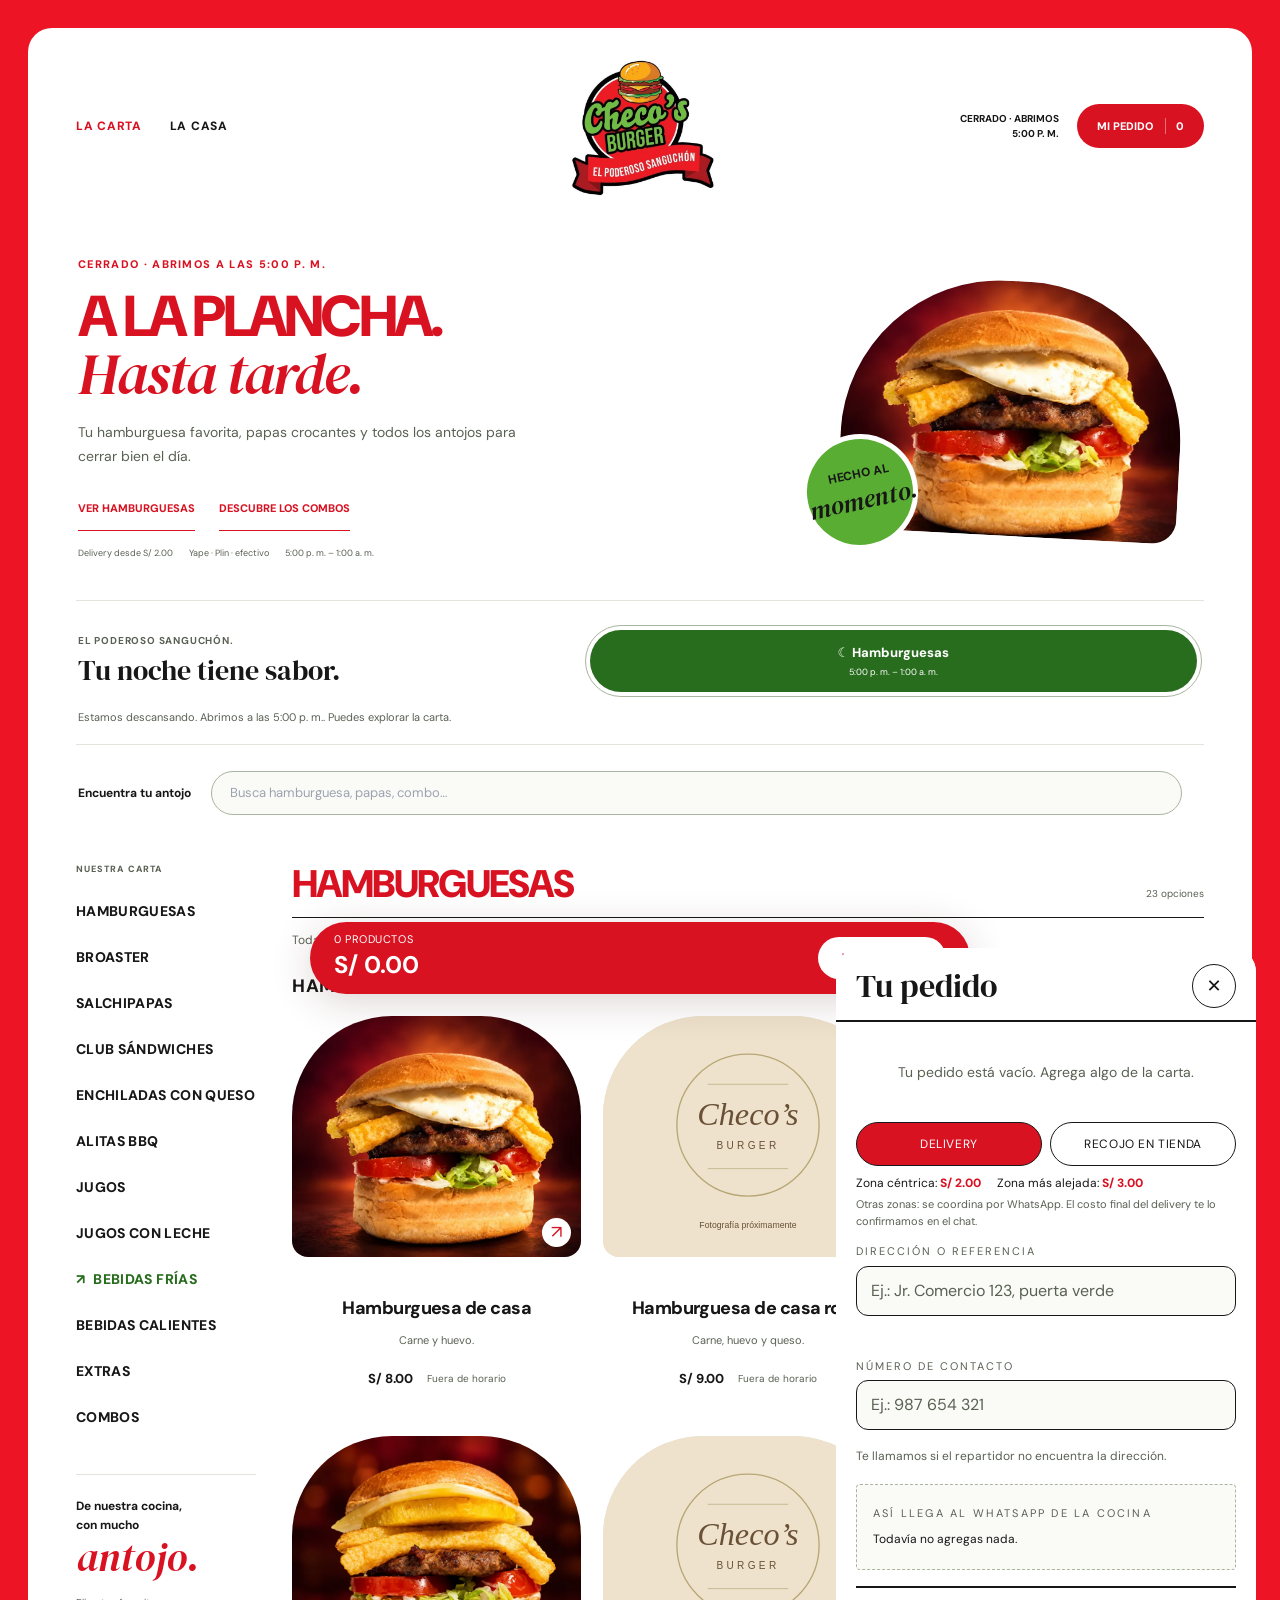
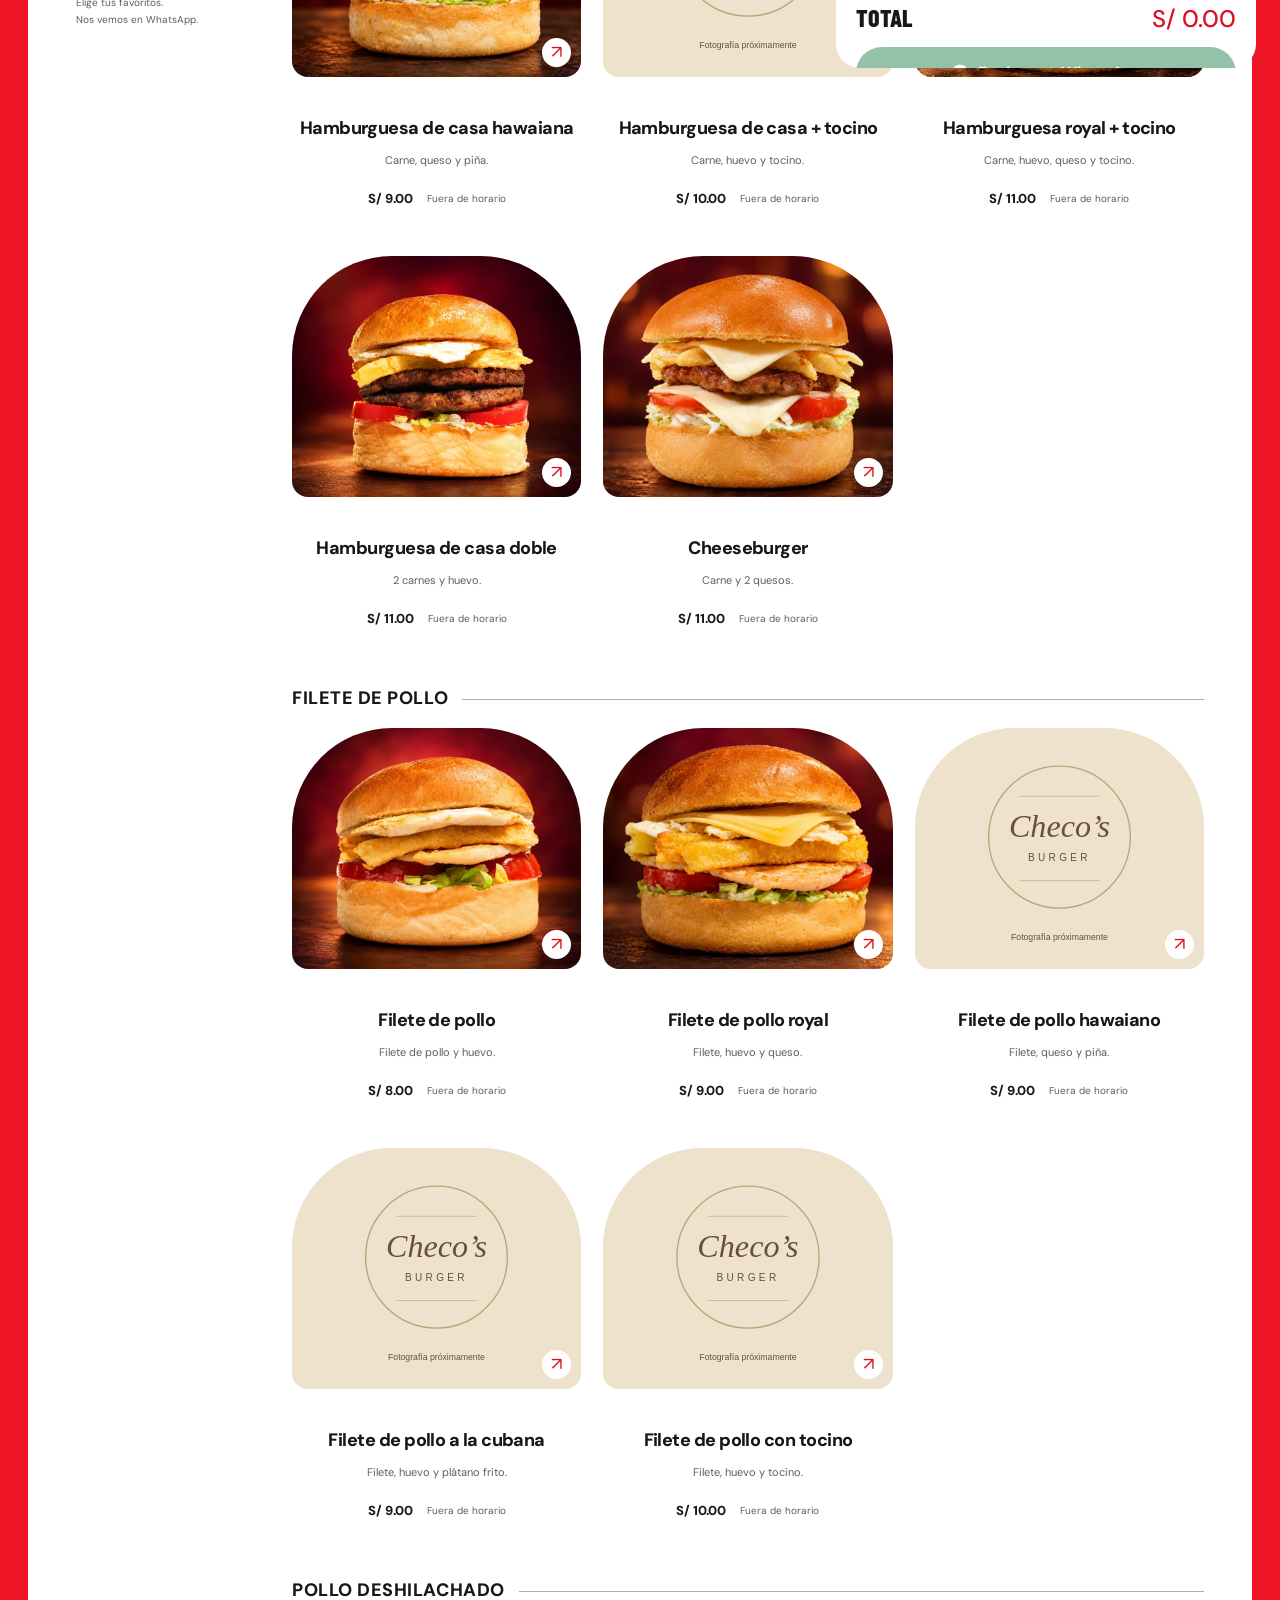
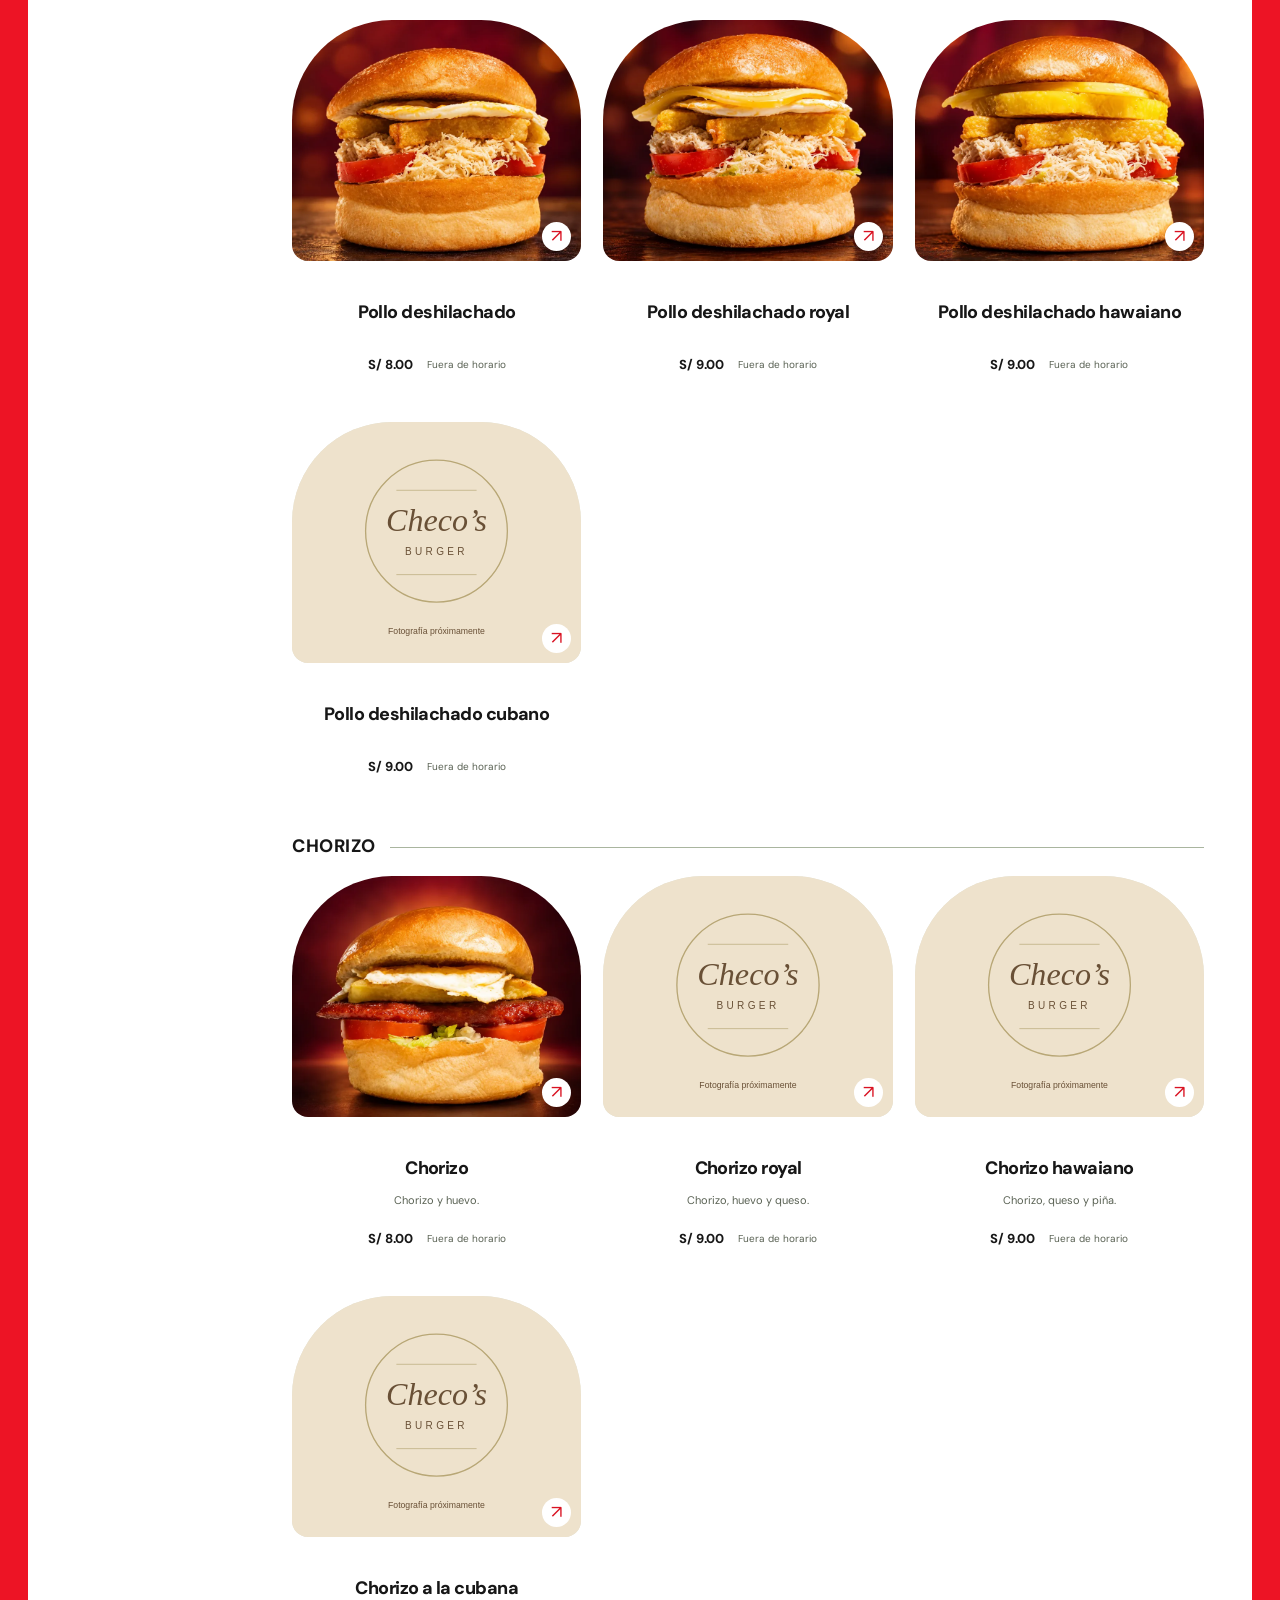
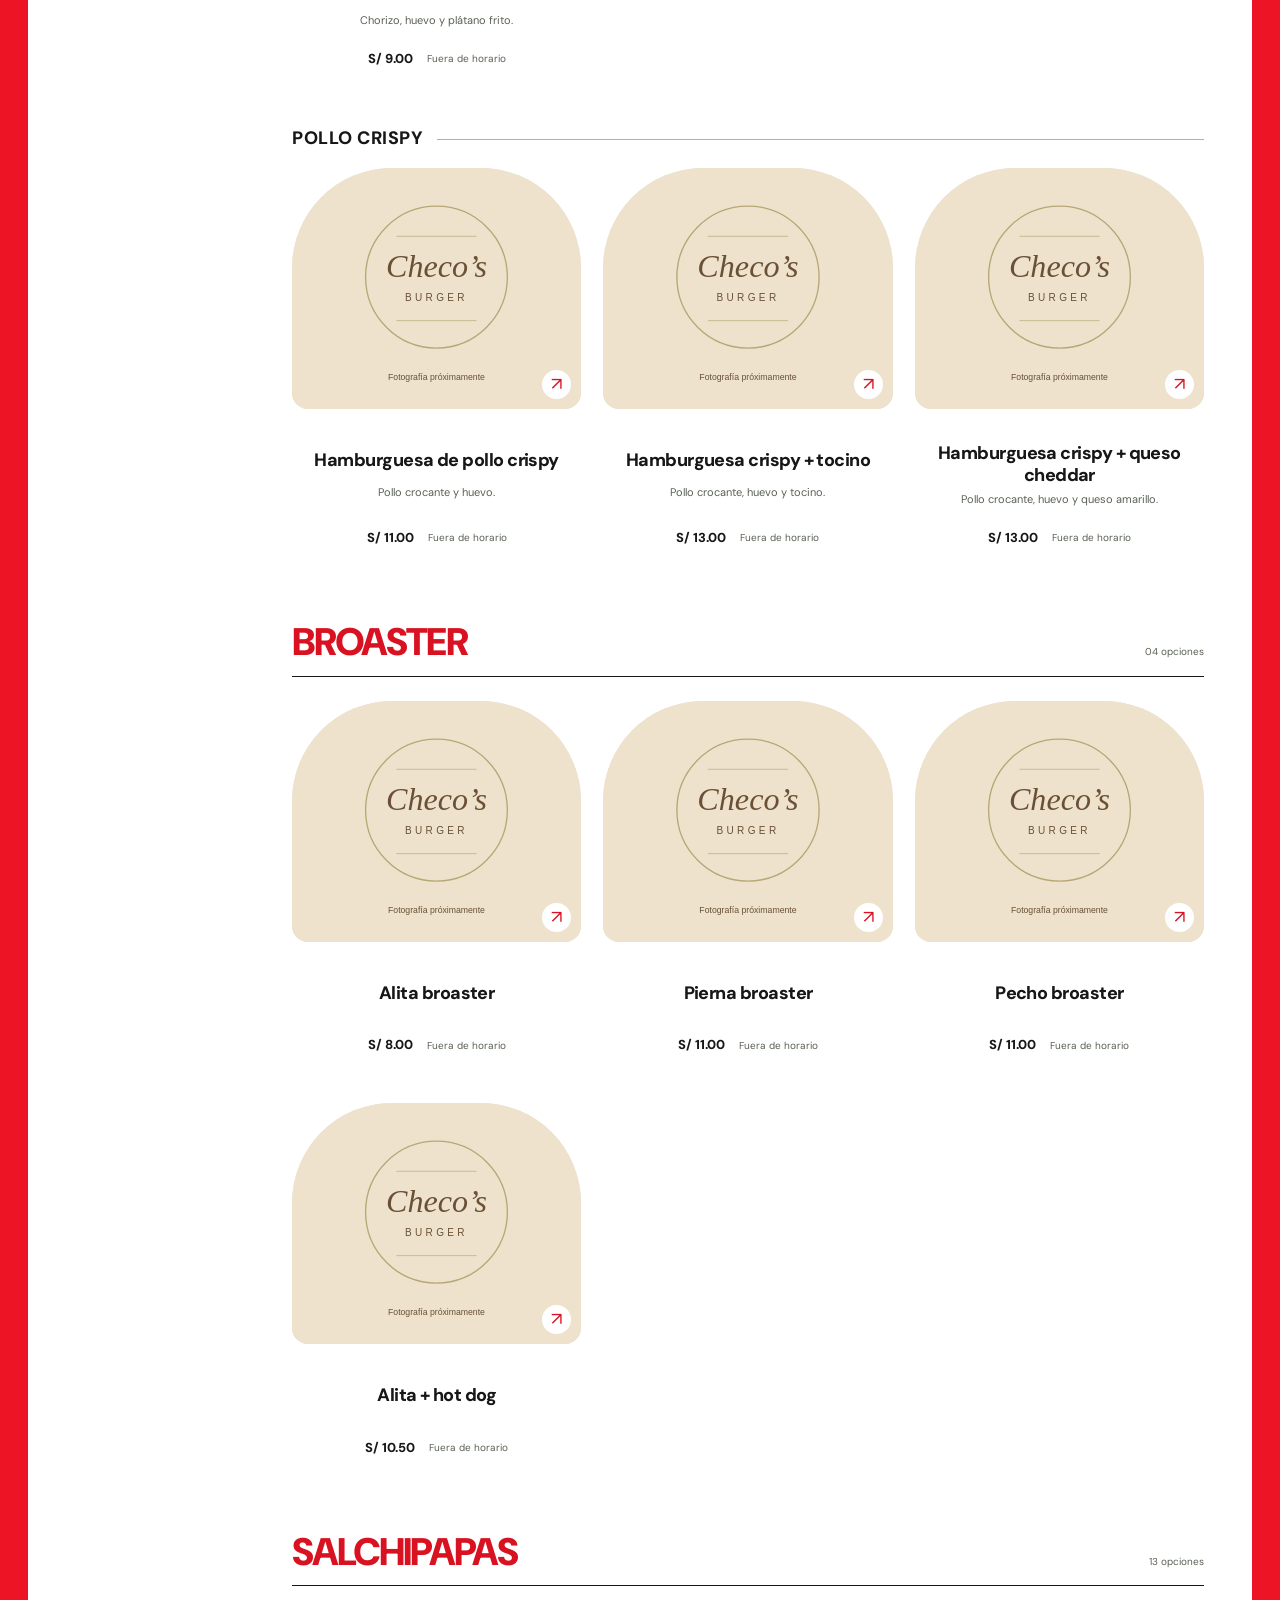
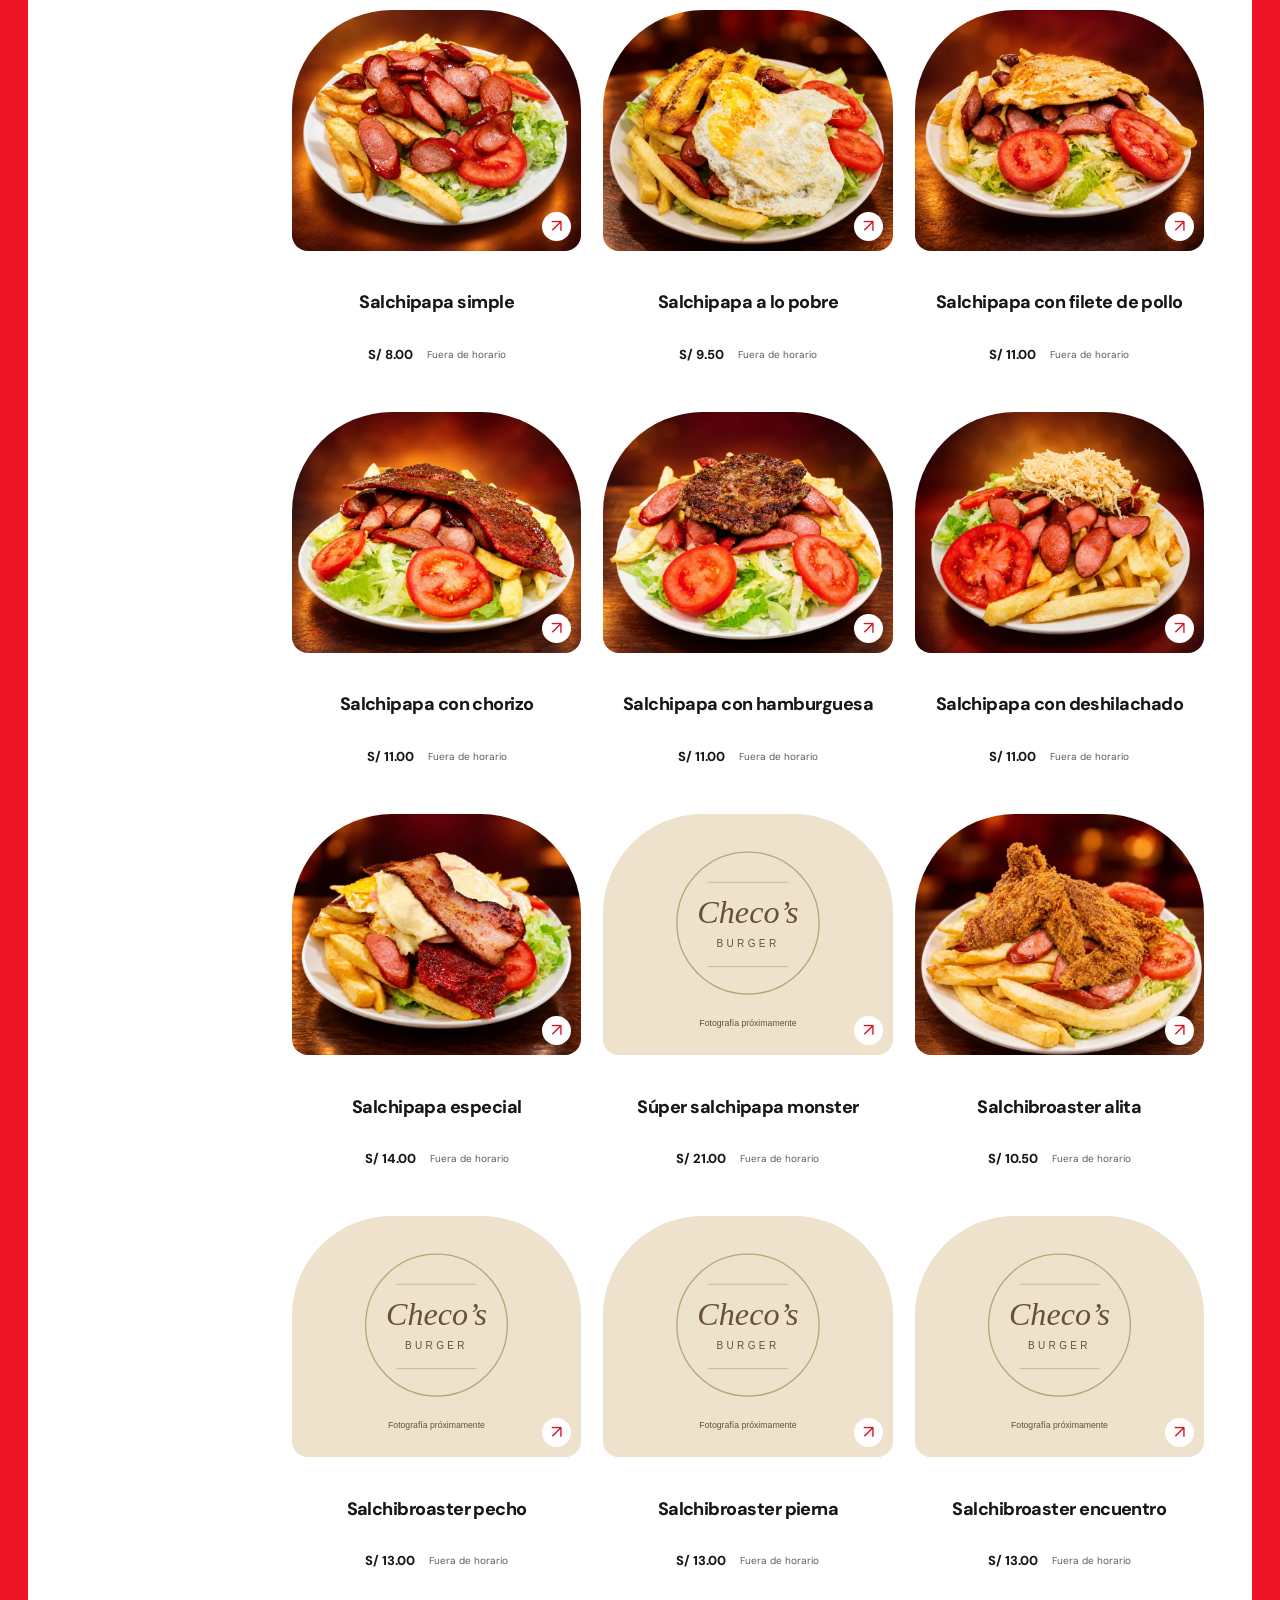
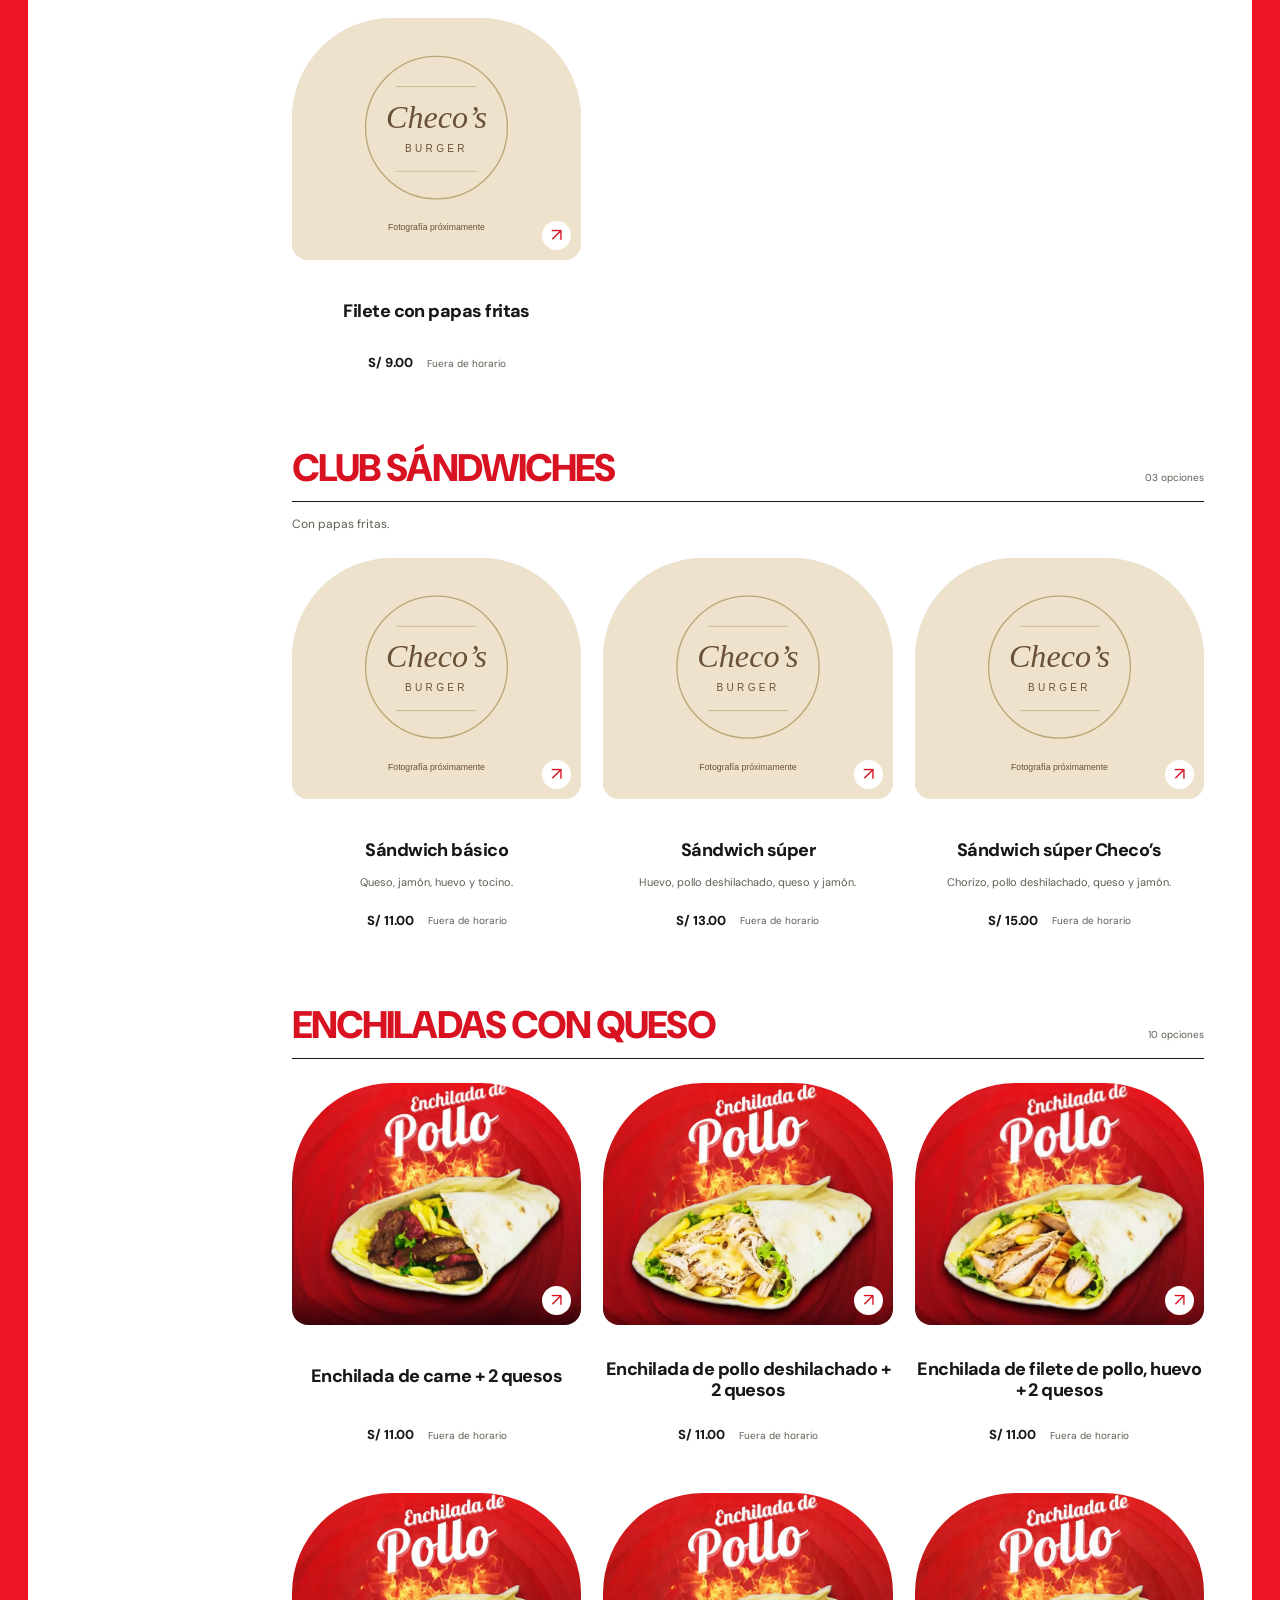
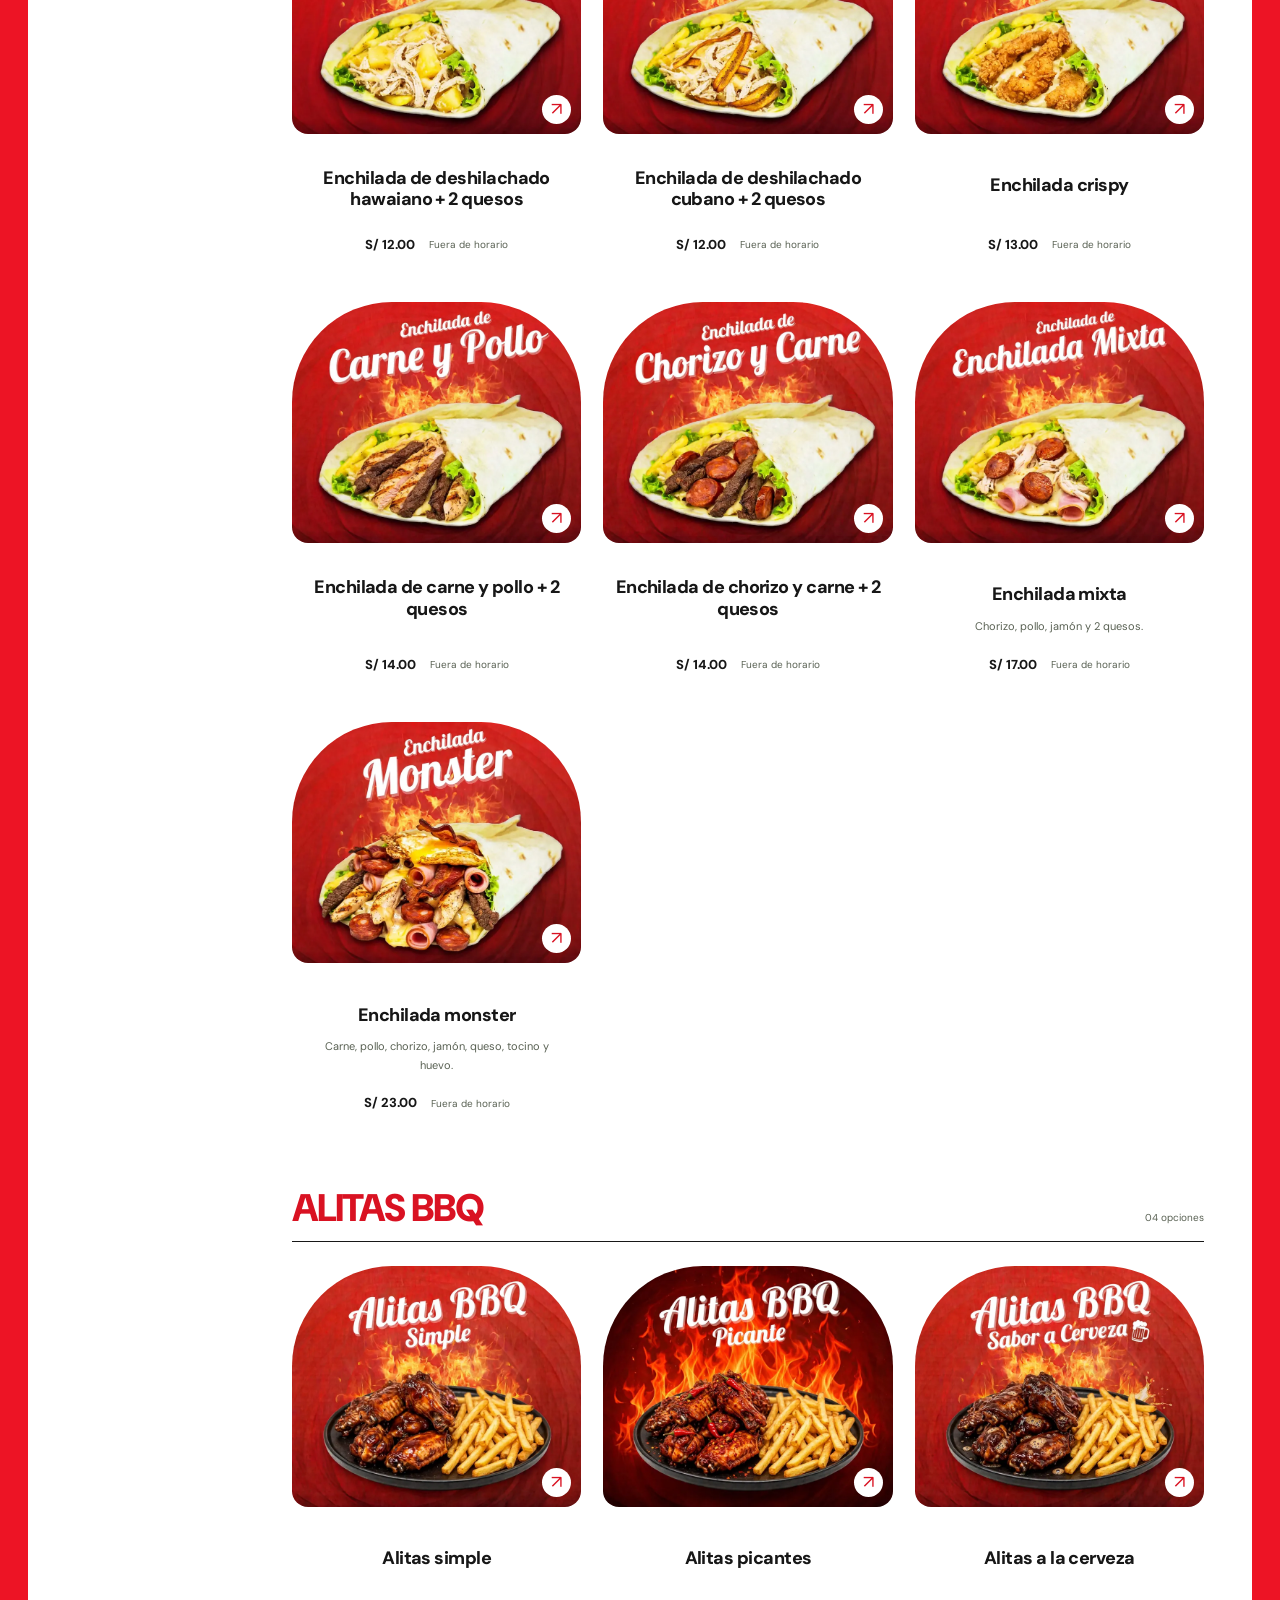
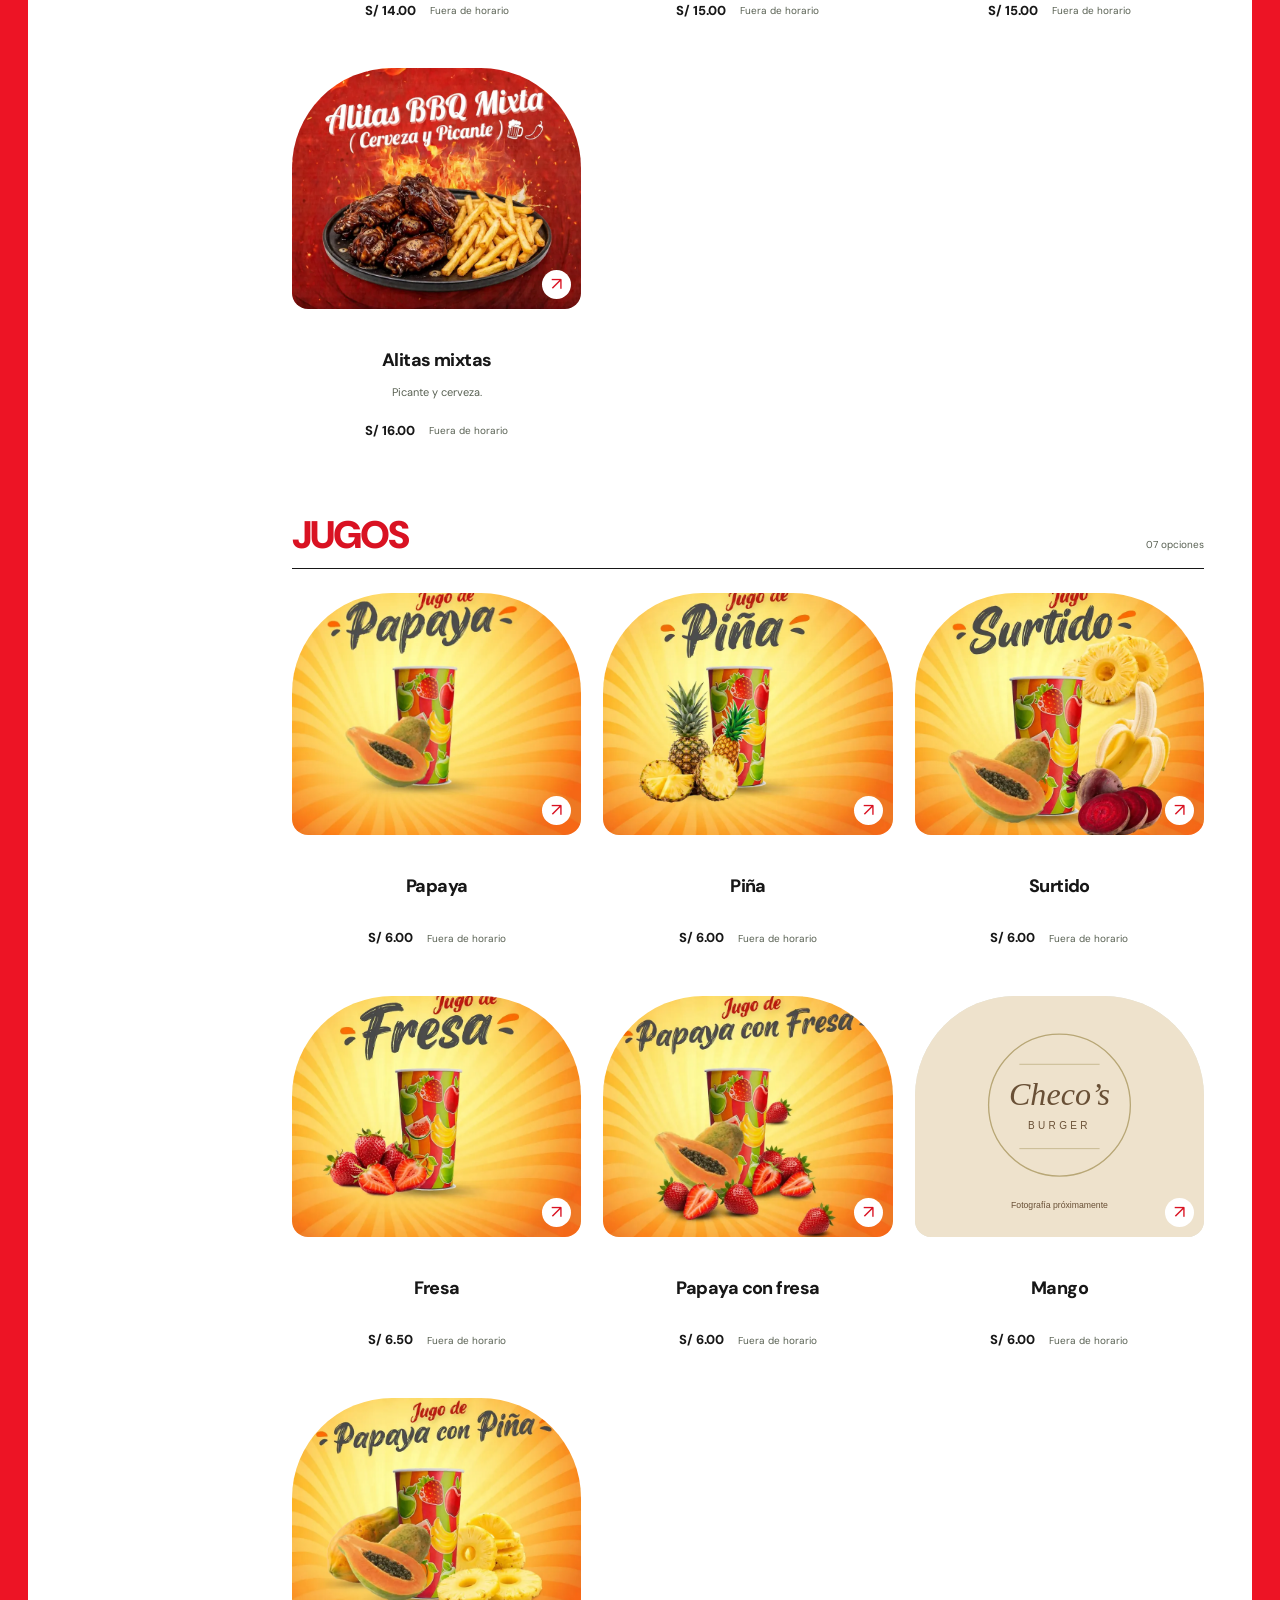
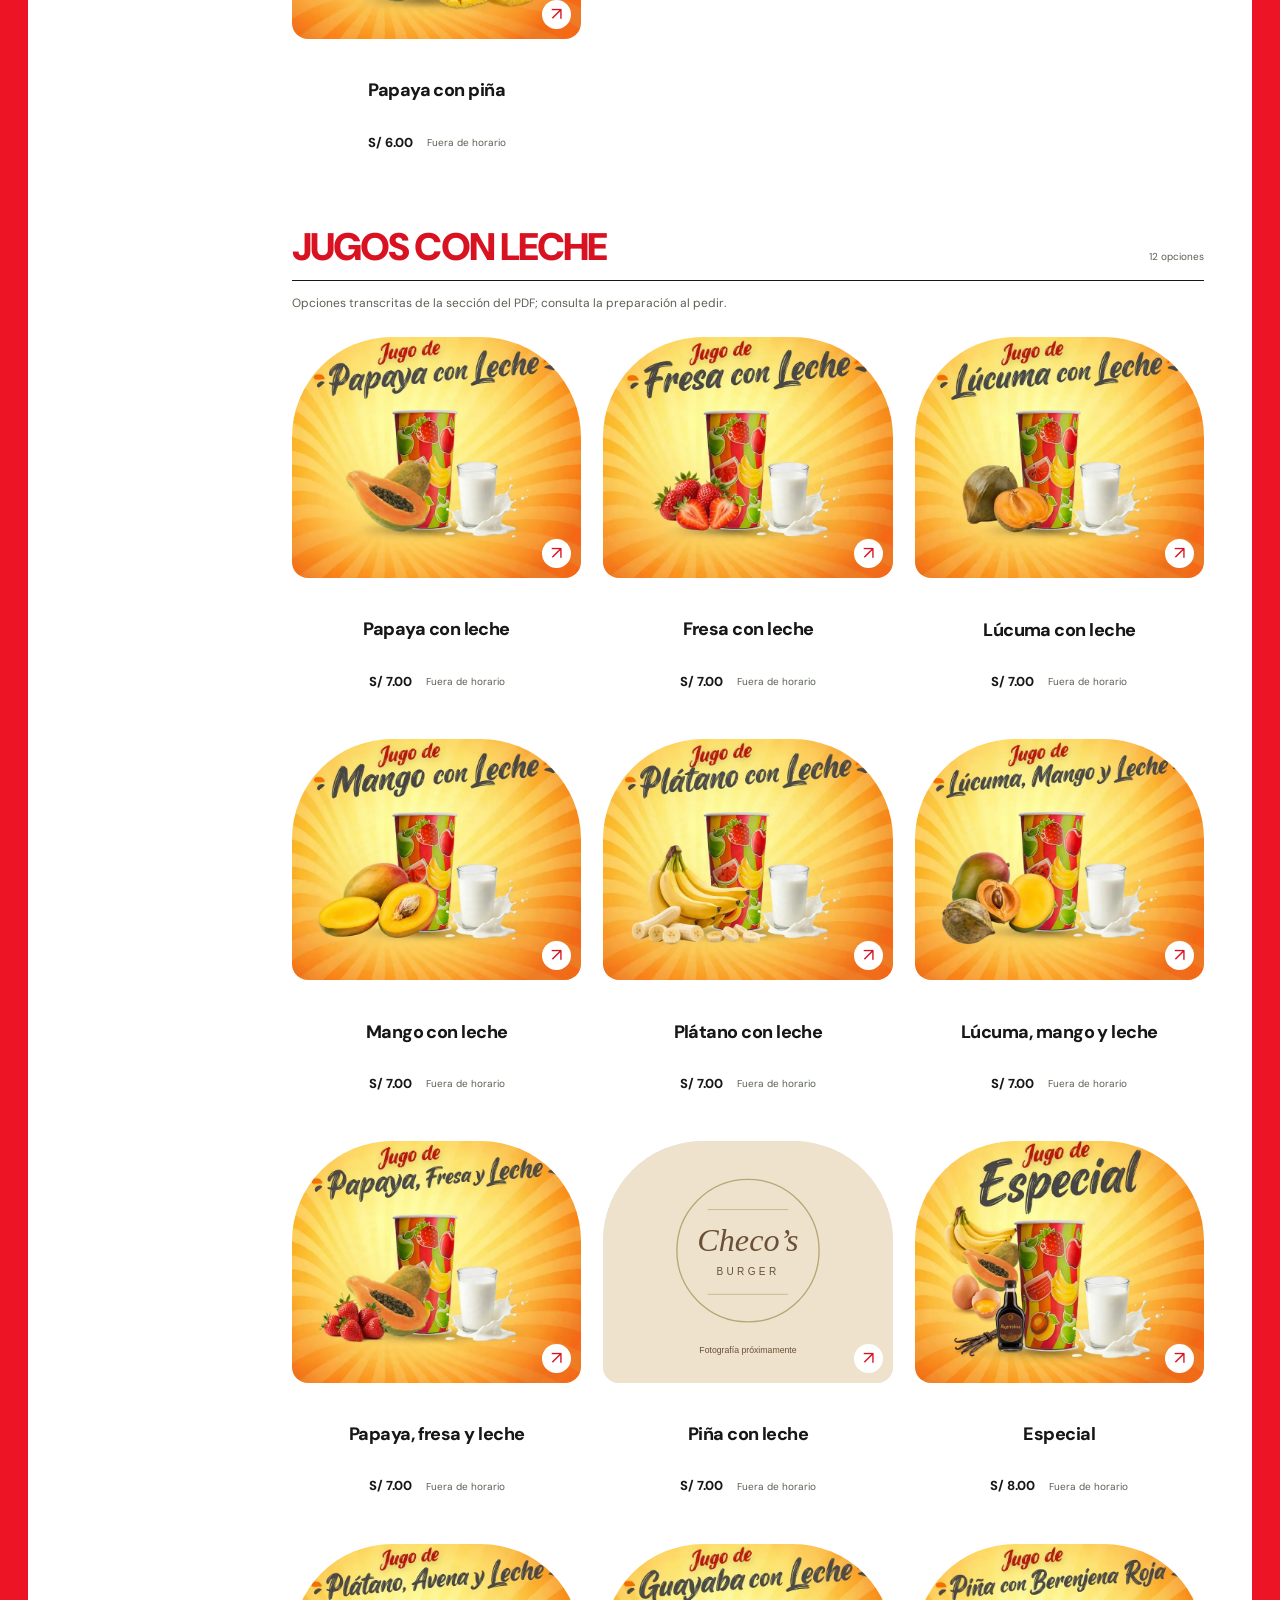
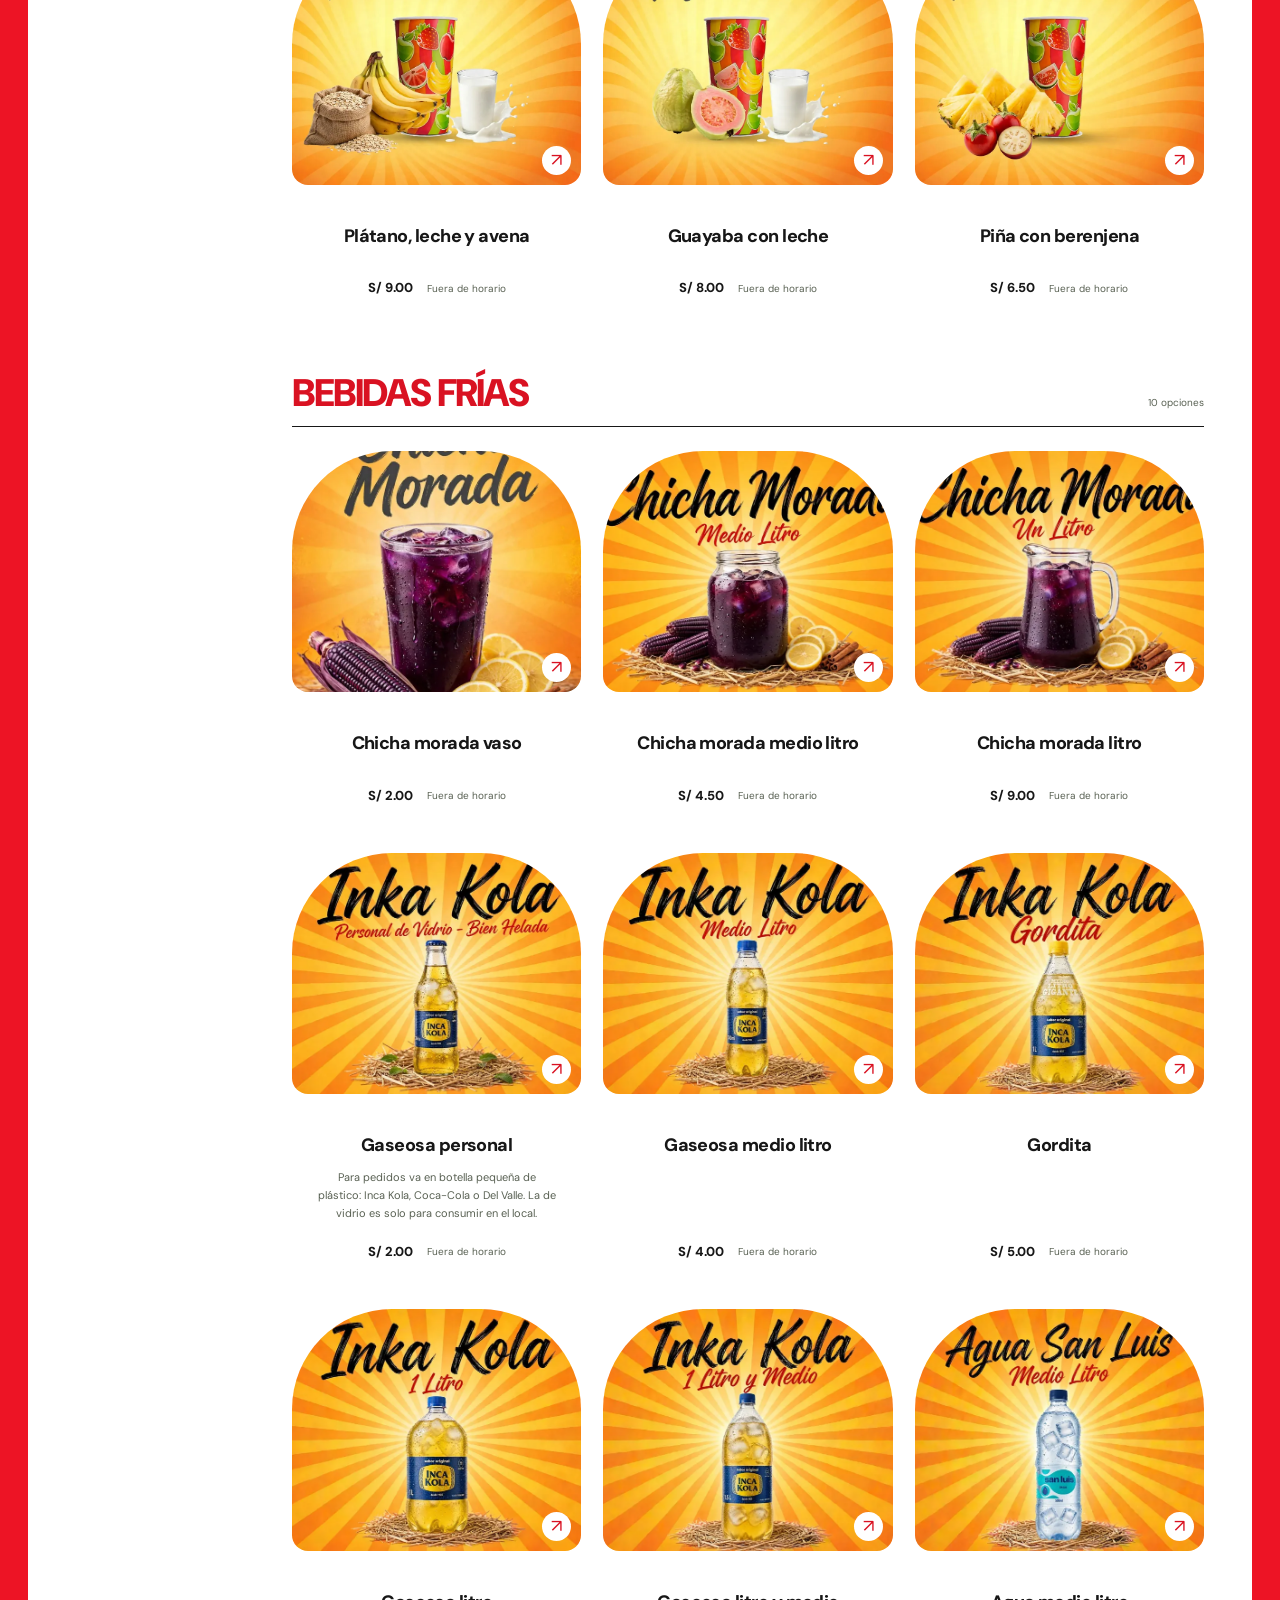
==== commit 9a78e8f0: "Update contact information handling in the digital menu. Added a mandatory phone number input field " ====
--- a/index.html
+++ b/index.html
@@ -15,8 +15,8 @@
      un script bloqueante que compilaba el CSS en el navegador, asi que con
      un QR y senal mala la carta aparecia sin estilos. Para regenerarlo tras
      tocar clases, ver la cabecera de tailwind.config.js. -->
-<link rel="stylesheet" href="css/tailwind.css">
-<link rel="stylesheet" href="css/styles.css">
+<link rel="stylesheet" href="css/tailwind.css?v=20261017">
+<link rel="stylesheet" href="css/styles.css?v=20261017">
 </head>
 <body class="font-body text-ink">
 <div class="site-shell" id="site-shell">
@@ -141,6 +141,12 @@
     <p id="detalle-error" class="mt-1.5 min-h-[1em] font-mono text-xs font-bold text-ember" role="alert"></p>
     <p id="detalle-hint" class="min-h-[1em] font-mono text-xs text-muted"></p>
 
+    <label for="telefono" class="mt-3 mb-1.5 block font-mono text-[11px] uppercase tracking-[0.18em] text-muted">Número de contacto</label>
+    <input id="telefono" type="tel" inputmode="tel" placeholder="Ej.: 987 654 321" autocomplete="tel" required aria-required="true" aria-describedby="telefono-error telefono-hint"
+      class="w-full rounded-xl border-2 border-ink bg-surface px-3.5 py-3 text-base placeholder:text-muted">
+    <p id="telefono-error" class="mt-1.5 min-h-[1em] font-mono text-xs font-bold text-ember" role="alert"></p>
+    <p id="telefono-hint" class="min-h-[1em] font-mono text-xs text-muted"></p>
+
     <div class="comanda mt-5 mb-4 rounded border-2 border-ink bg-surface px-4 py-5">
       <p class="mb-2 font-mono text-[11px] uppercase tracking-[0.2em] text-muted">Así llega al WhatsApp de la cocina</p>
       <pre id="vista-comanda" class="whitespace-pre-wrap font-mono text-xs leading-relaxed text-ink">Todavía no agregas nada.</pre>
@@ -186,16 +192,16 @@
     </div>
   </div>
 </dialog>
-<script src="js/data.js"></script>
-<script src="js/horarios.js"></script>
-<script src="js/carrito.js"></script>
-<script src="js/recomendador.js"></script>
-<script src="js/carta.js"></script>
-<script src="js/personalizar.js"></script>
-<script src="js/hoja.js"></script>
-<script src="js/recomendador-vista.js"></script>
-<script src="js/memoria.js"></script>
-<script src="js/historial.js"></script>
-<script src="js/app.js"></script>
+<script src="js/data.js?v=20261017"></script>
+<script src="js/horarios.js?v=20261017"></script>
+<script src="js/carrito.js?v=20261017"></script>
+<script src="js/recomendador.js?v=20261017"></script>
+<script src="js/carta.js?v=20261017"></script>
+<script src="js/personalizar.js?v=20261017"></script>
+<script src="js/hoja.js?v=20261017"></script>
+<script src="js/recomendador-vista.js?v=20261017"></script>
+<script src="js/memoria.js?v=20261017"></script>
+<script src="js/historial.js?v=20261017"></script>
+<script src="js/app.js?v=20261017"></script>
 </body>
 </html>
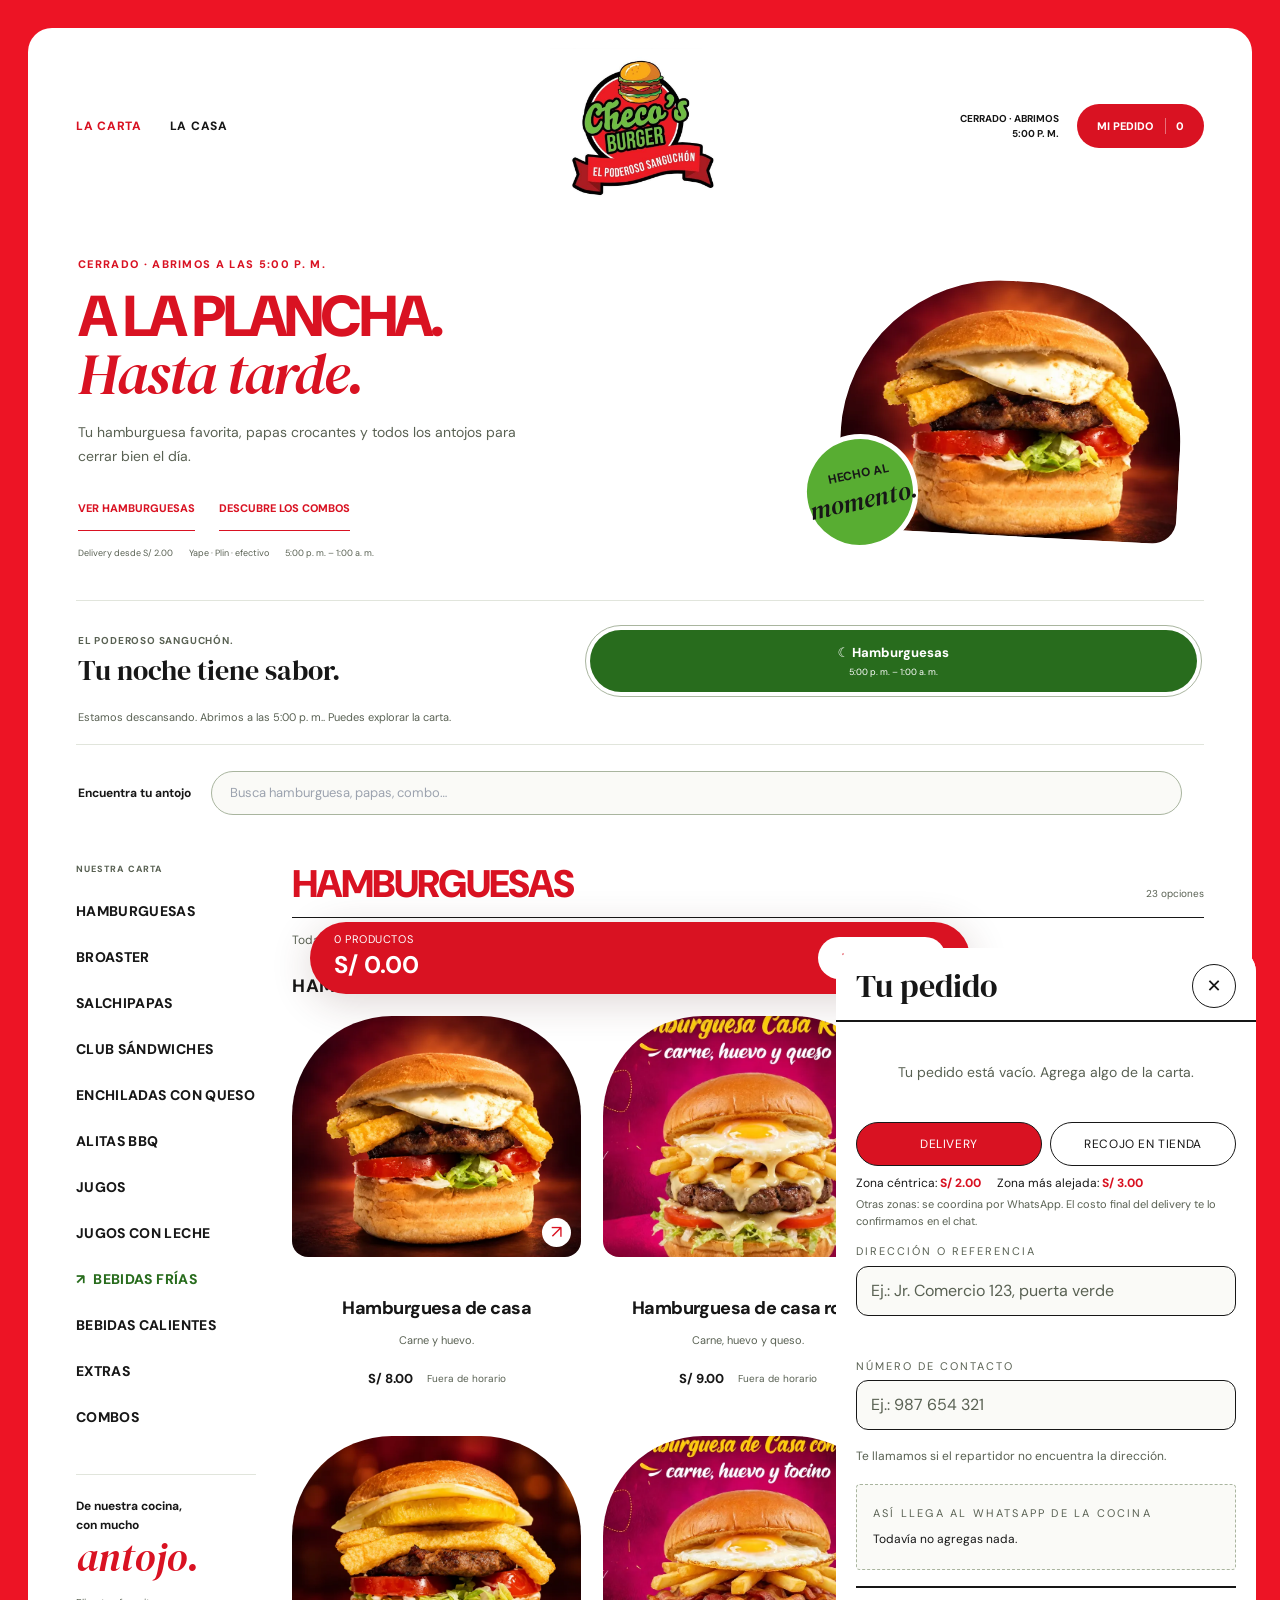
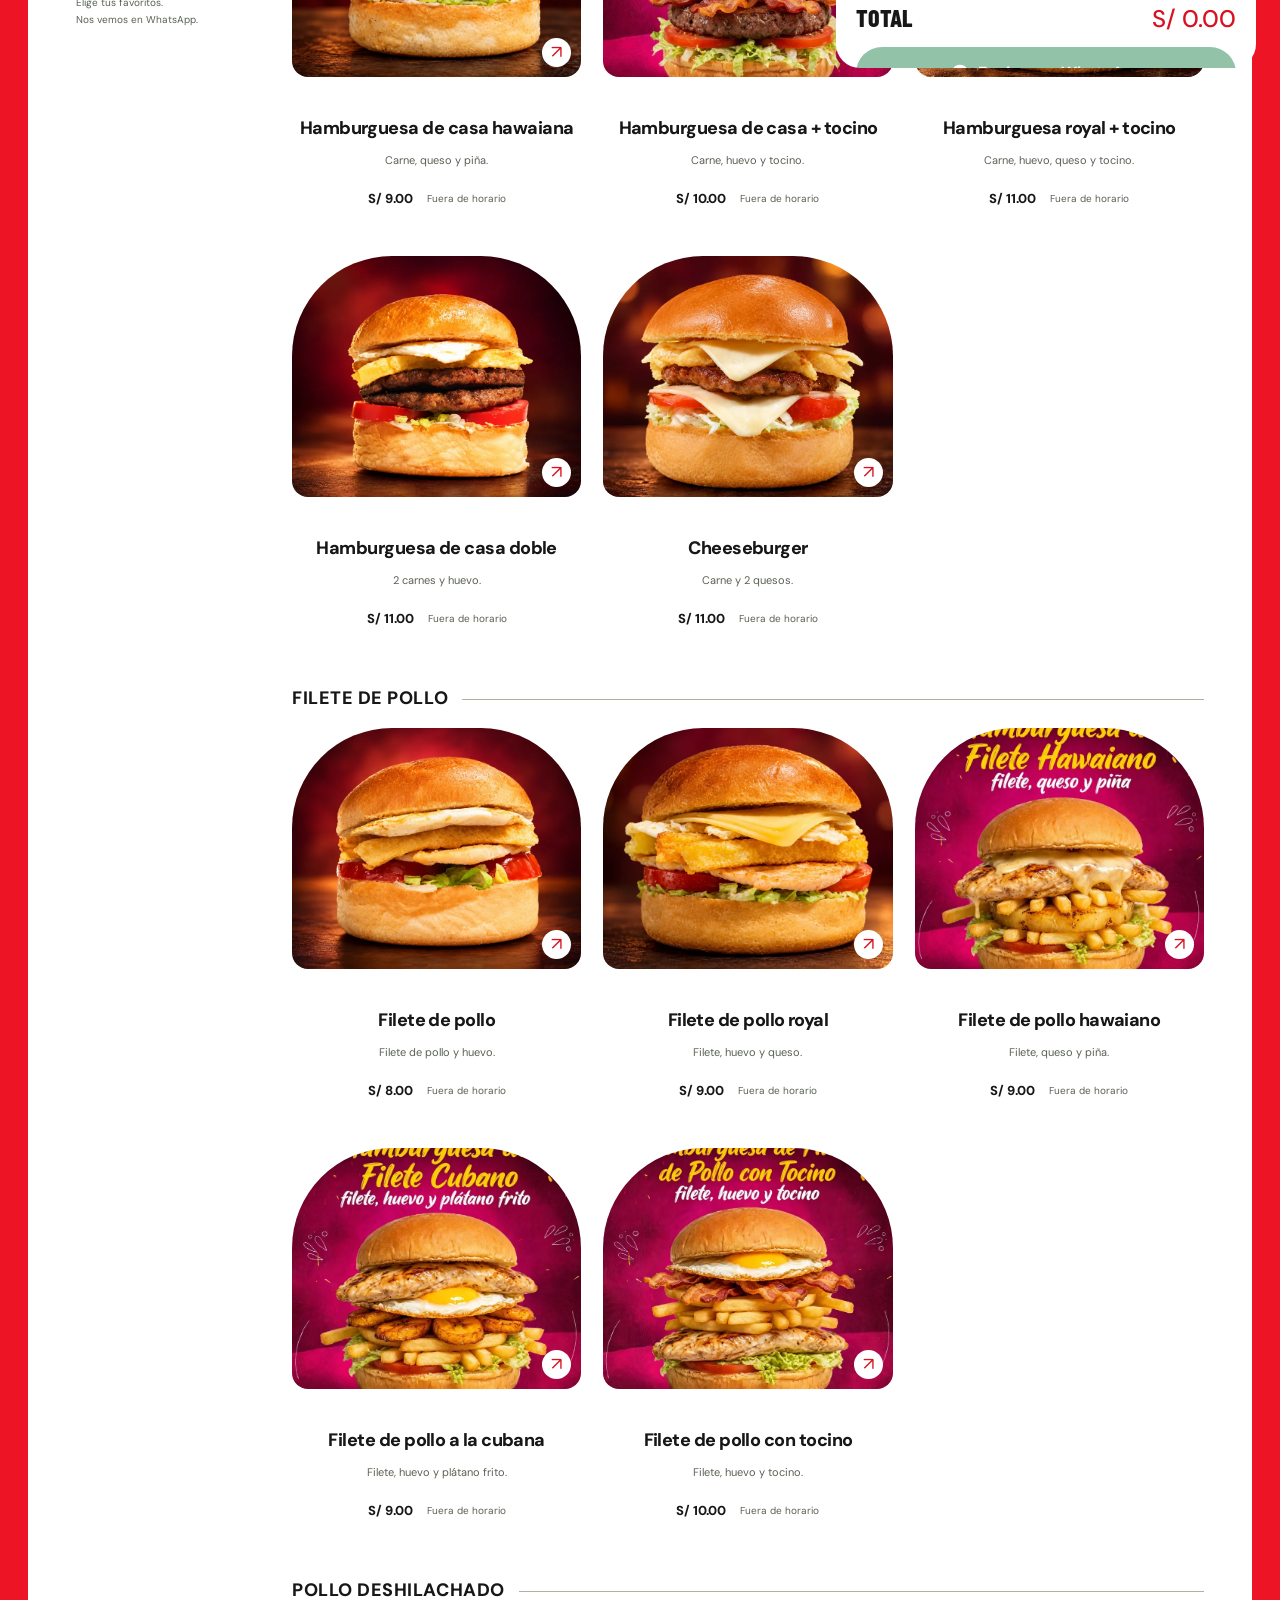
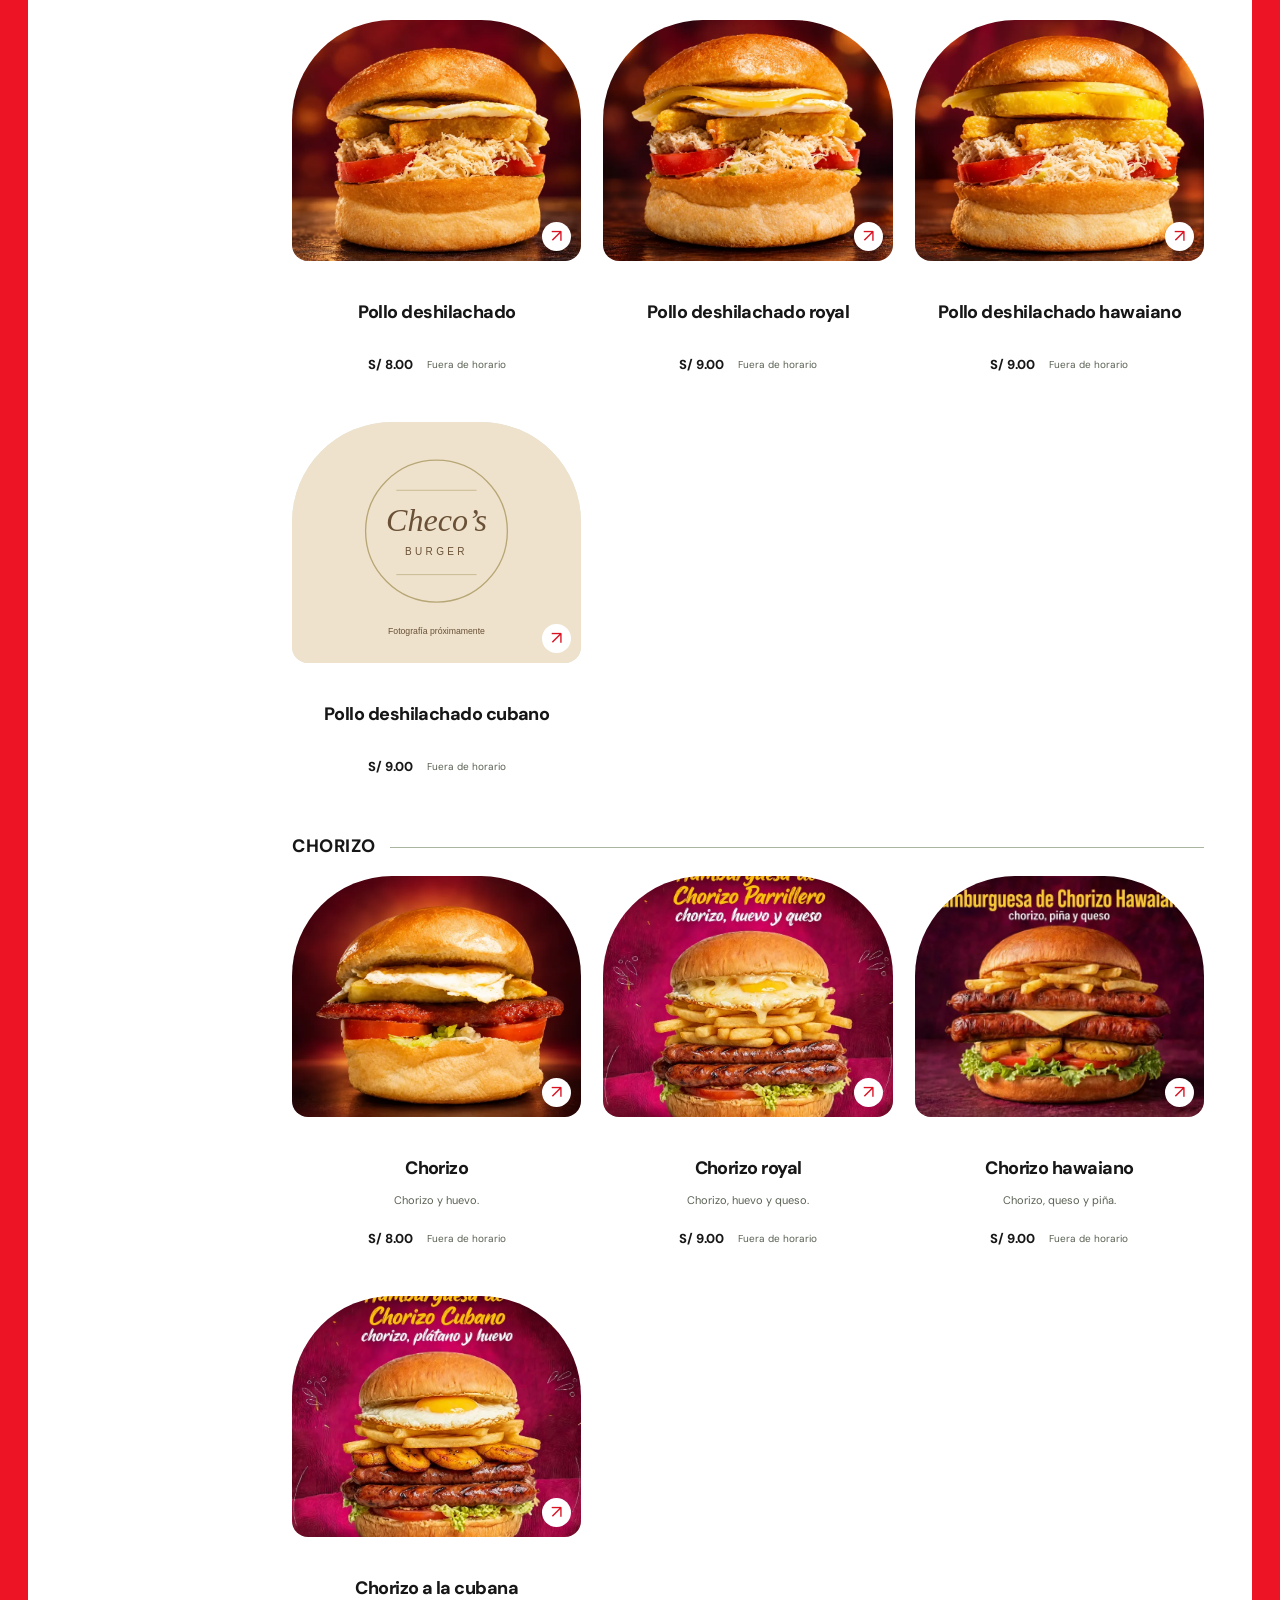
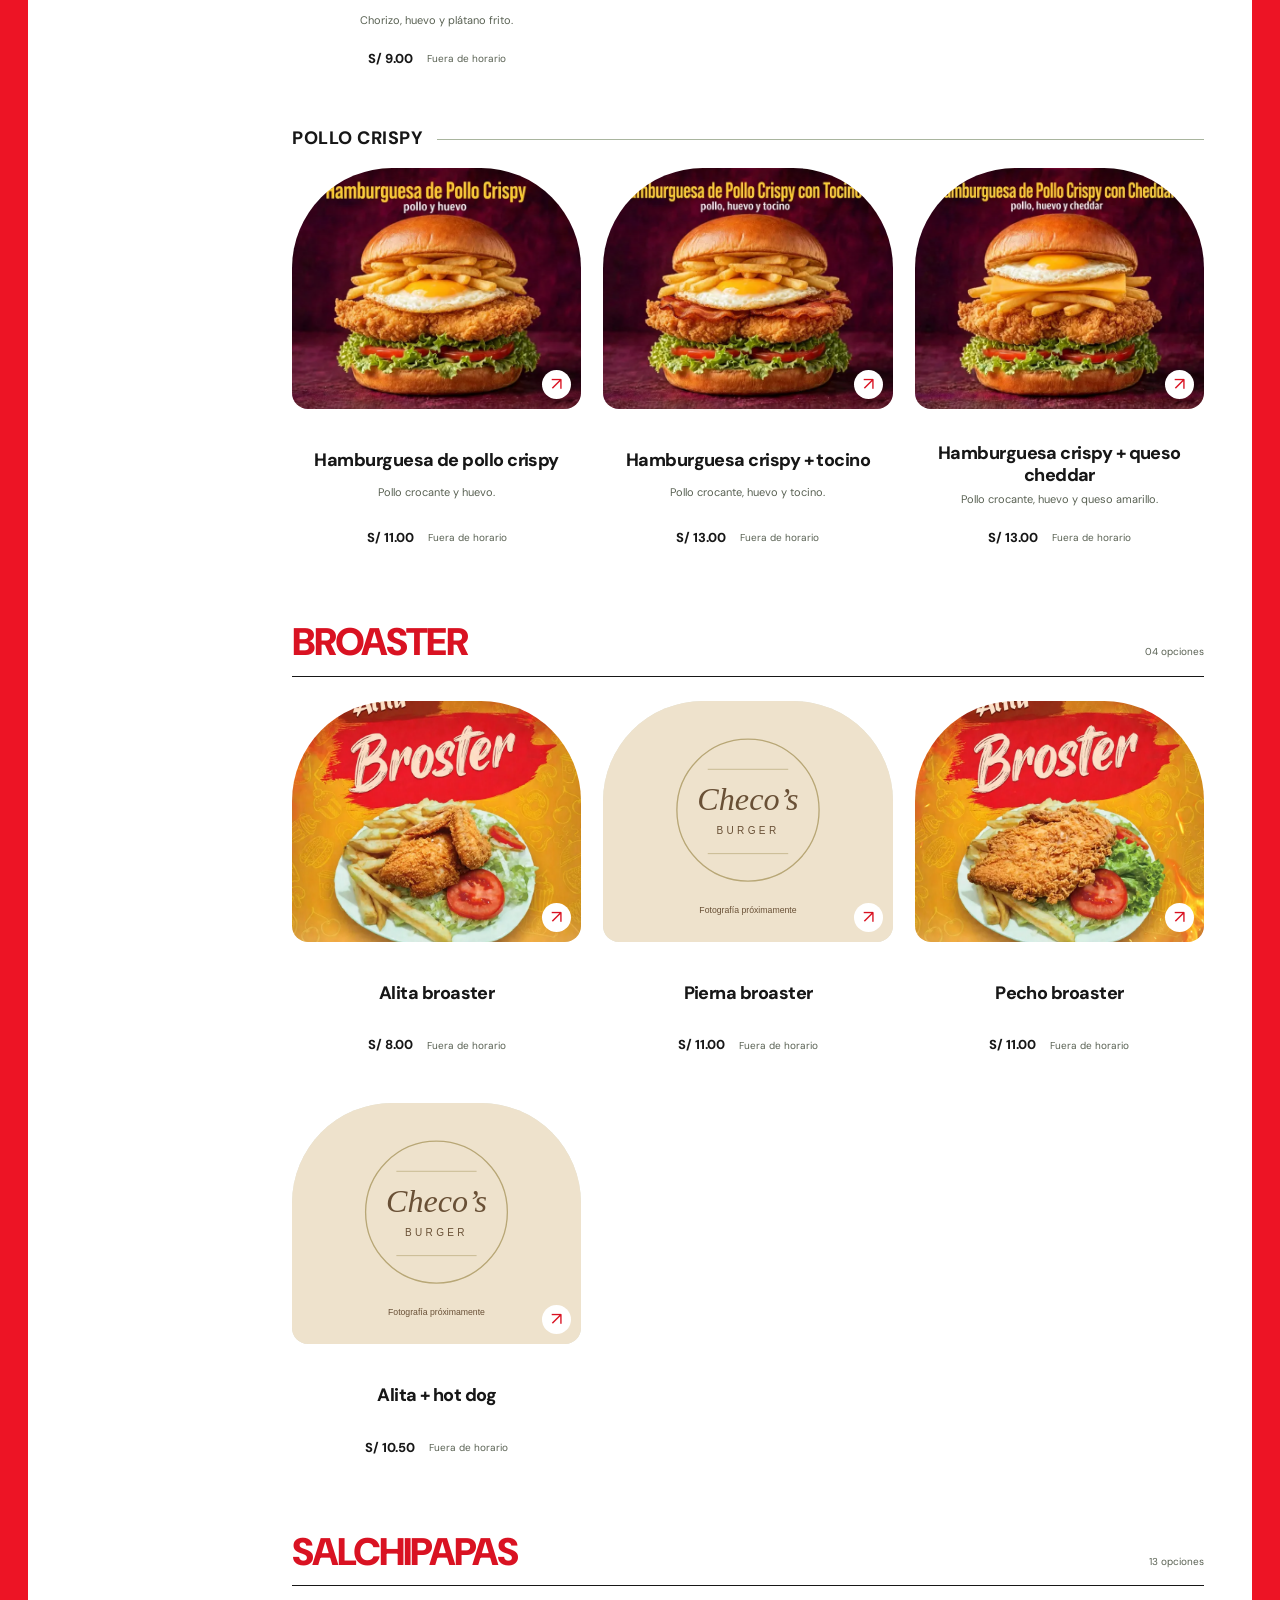
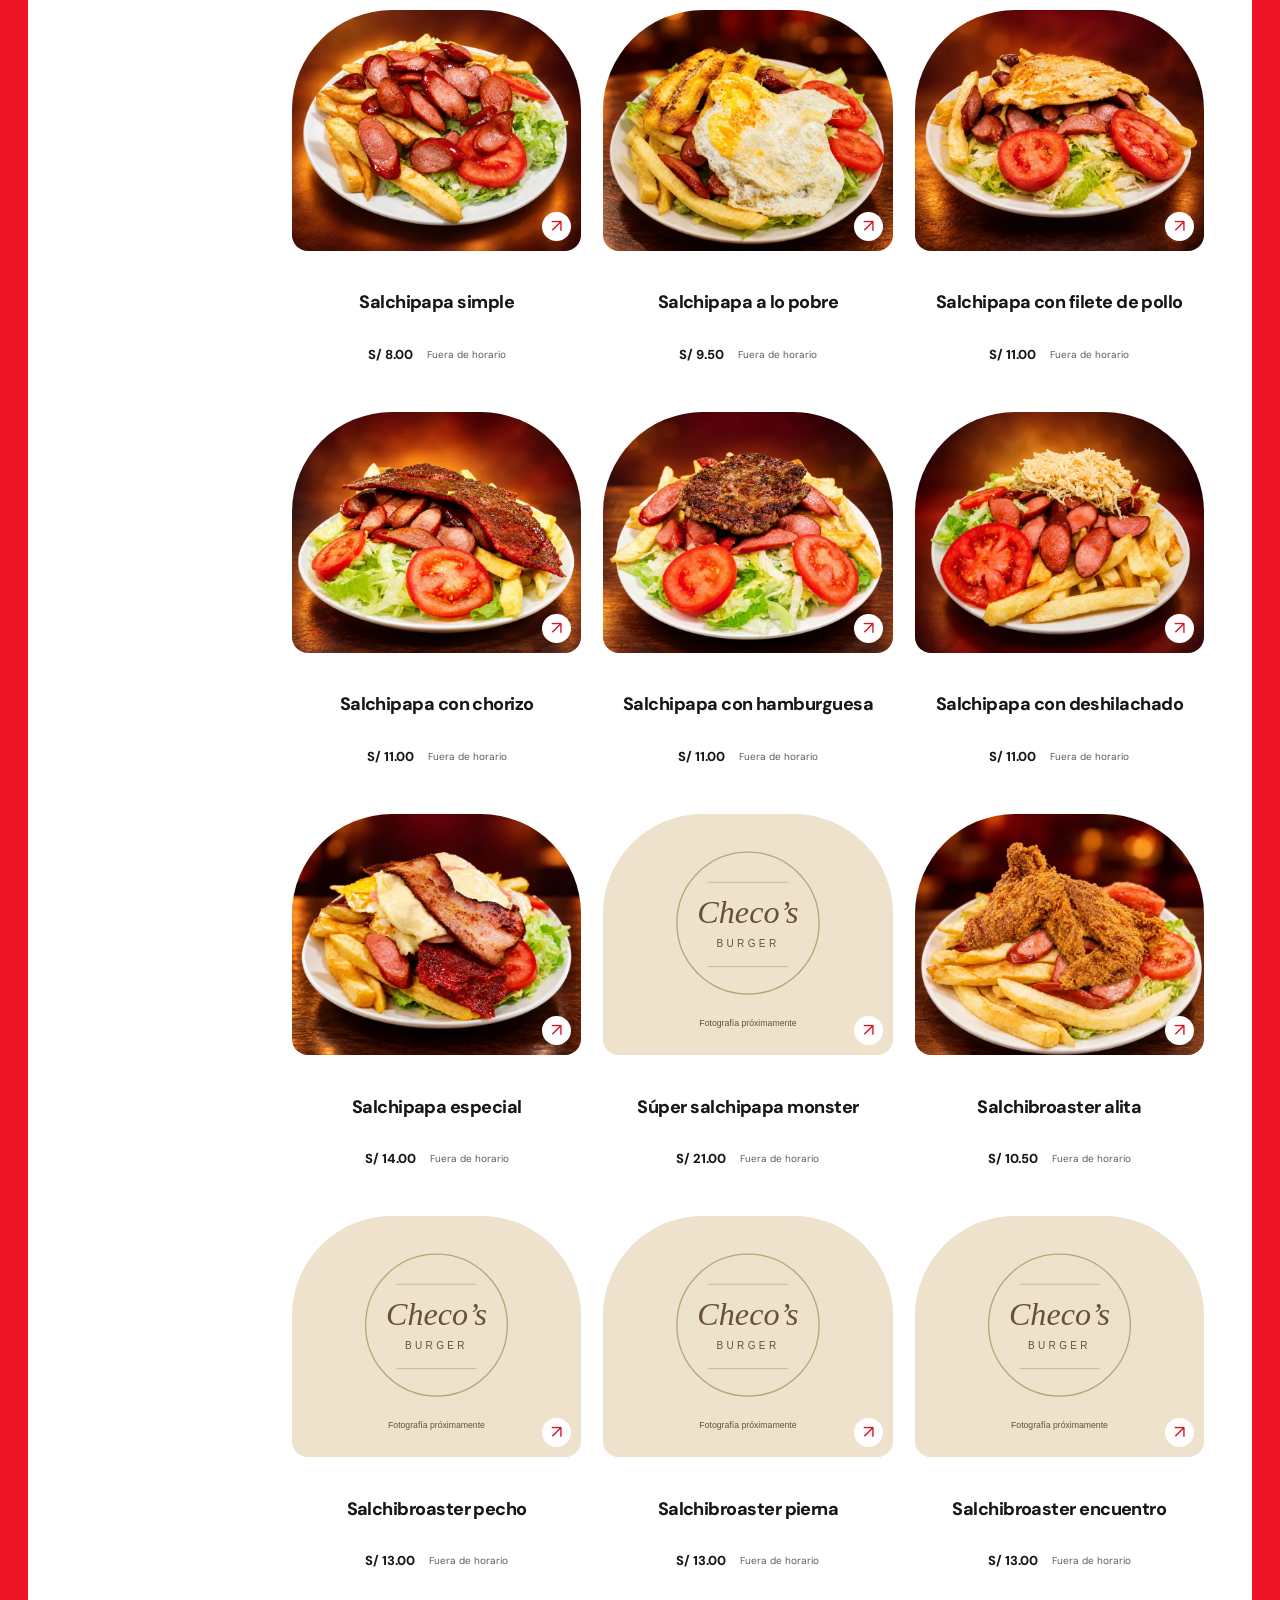
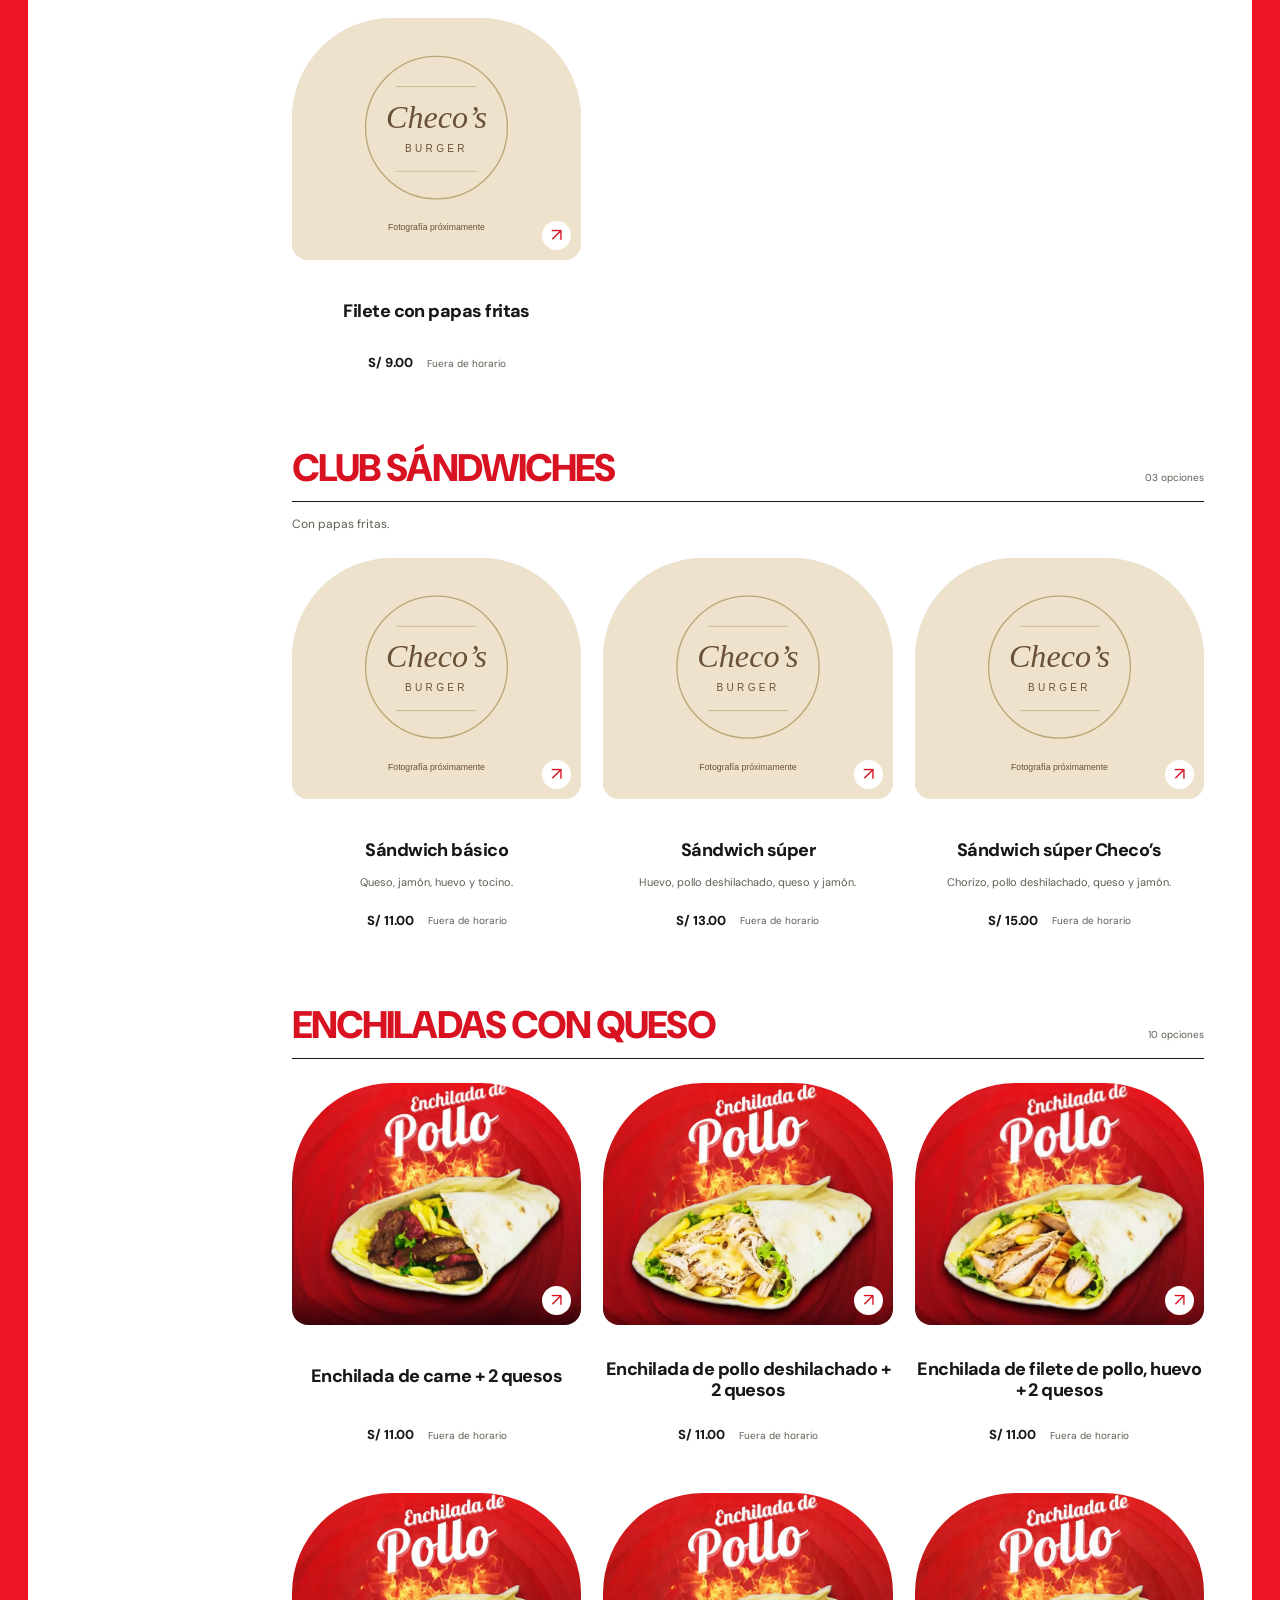
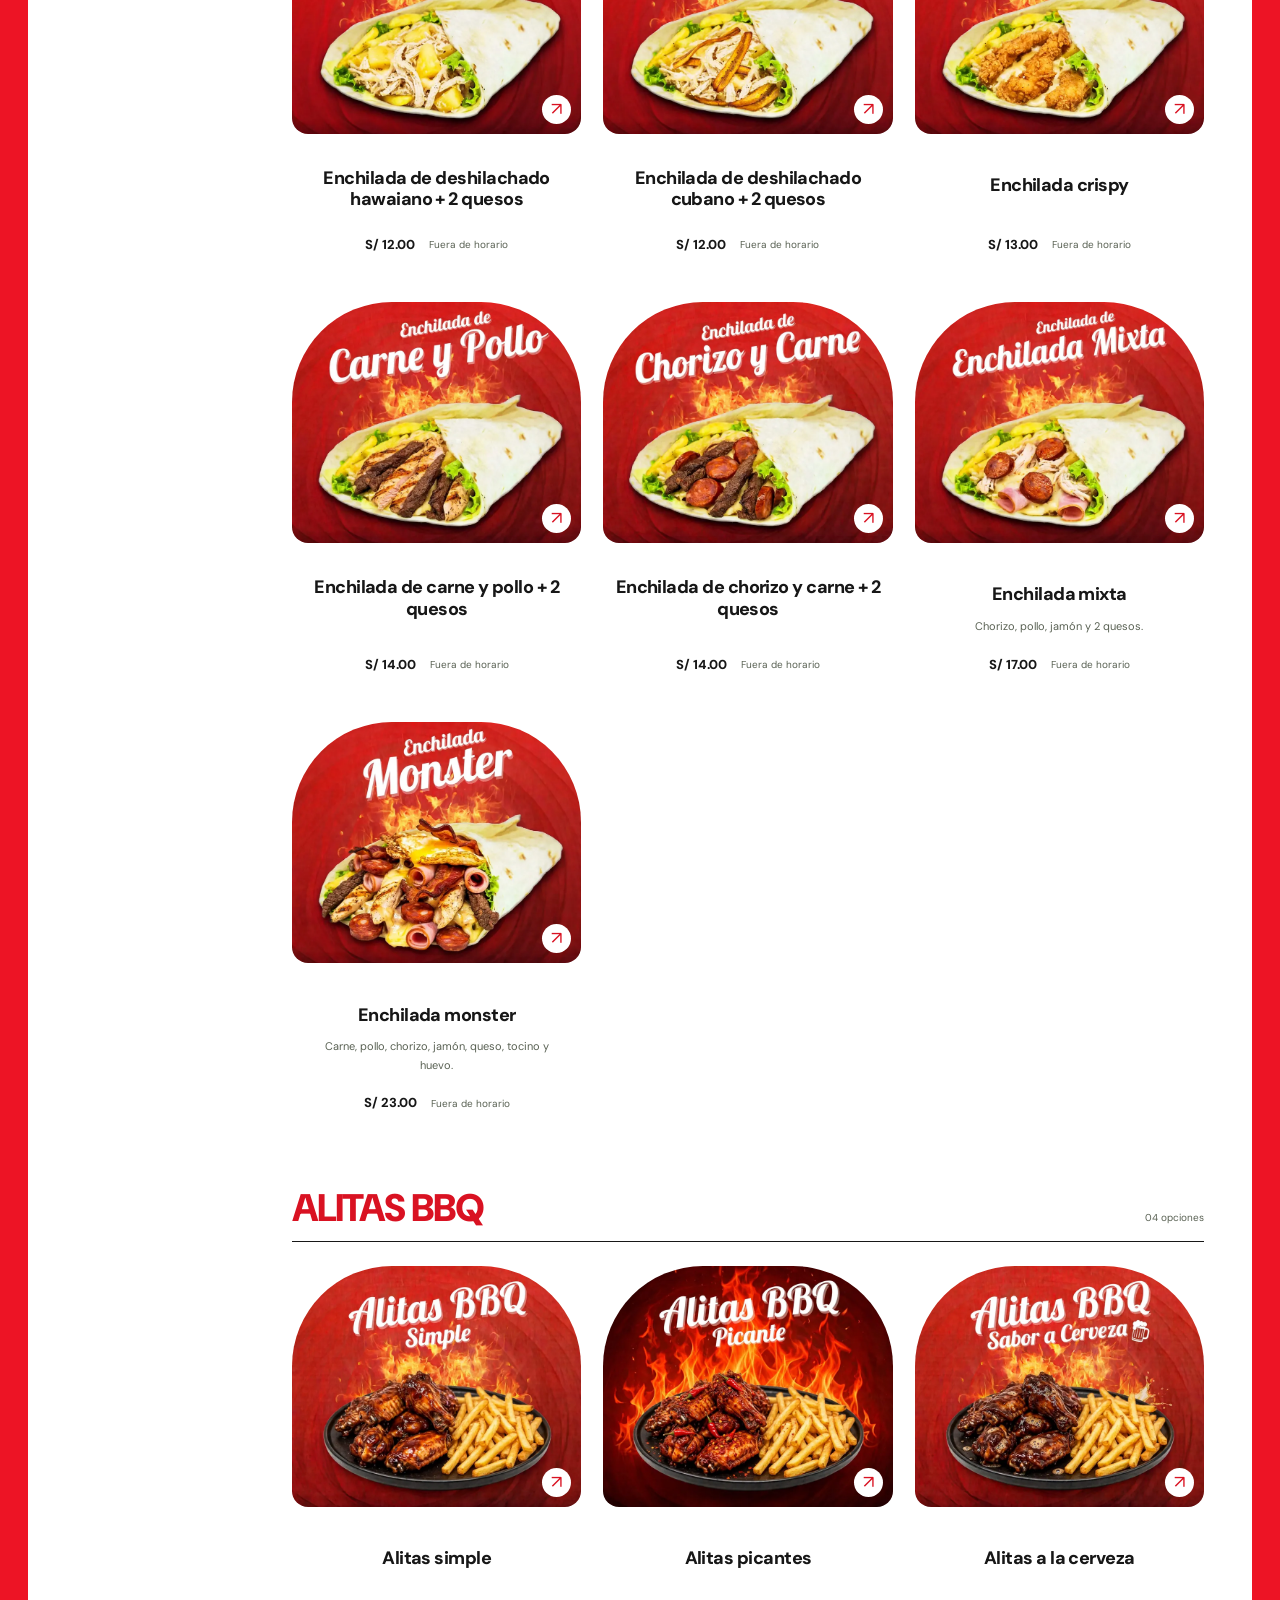
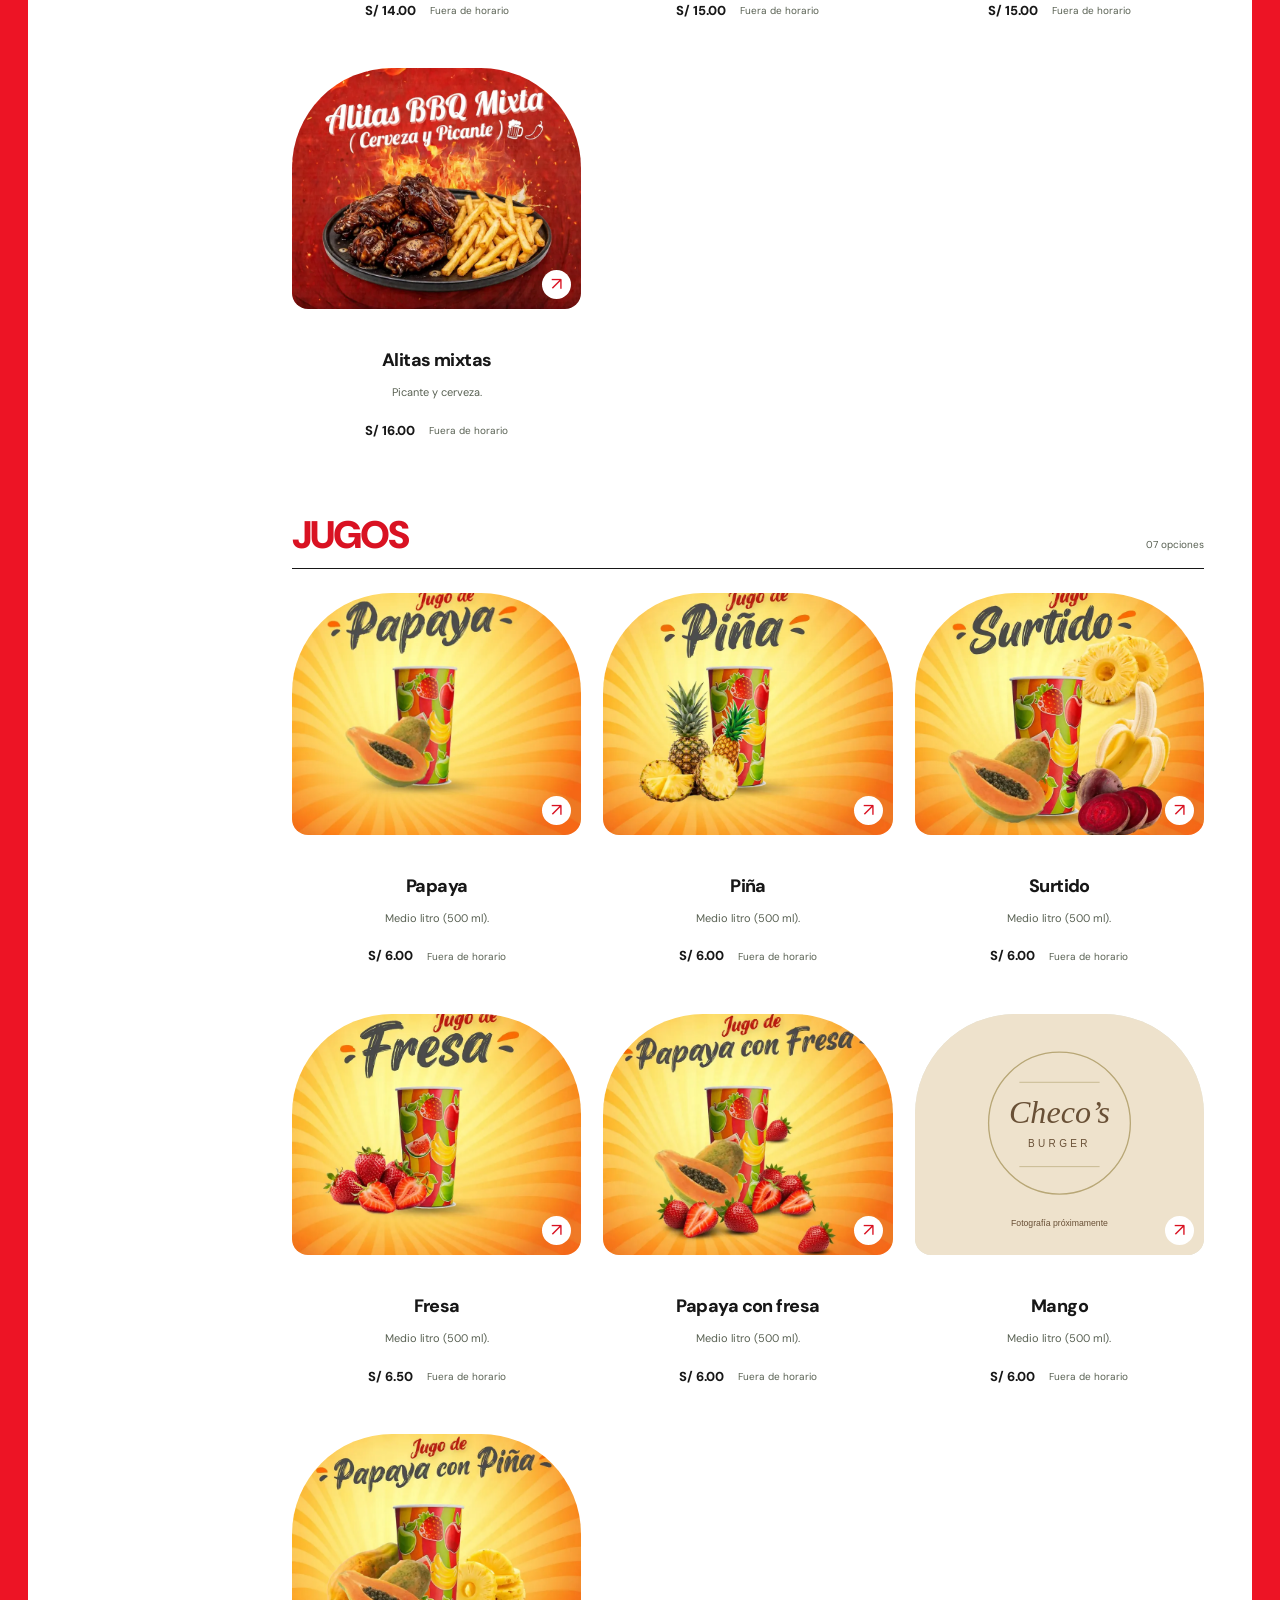
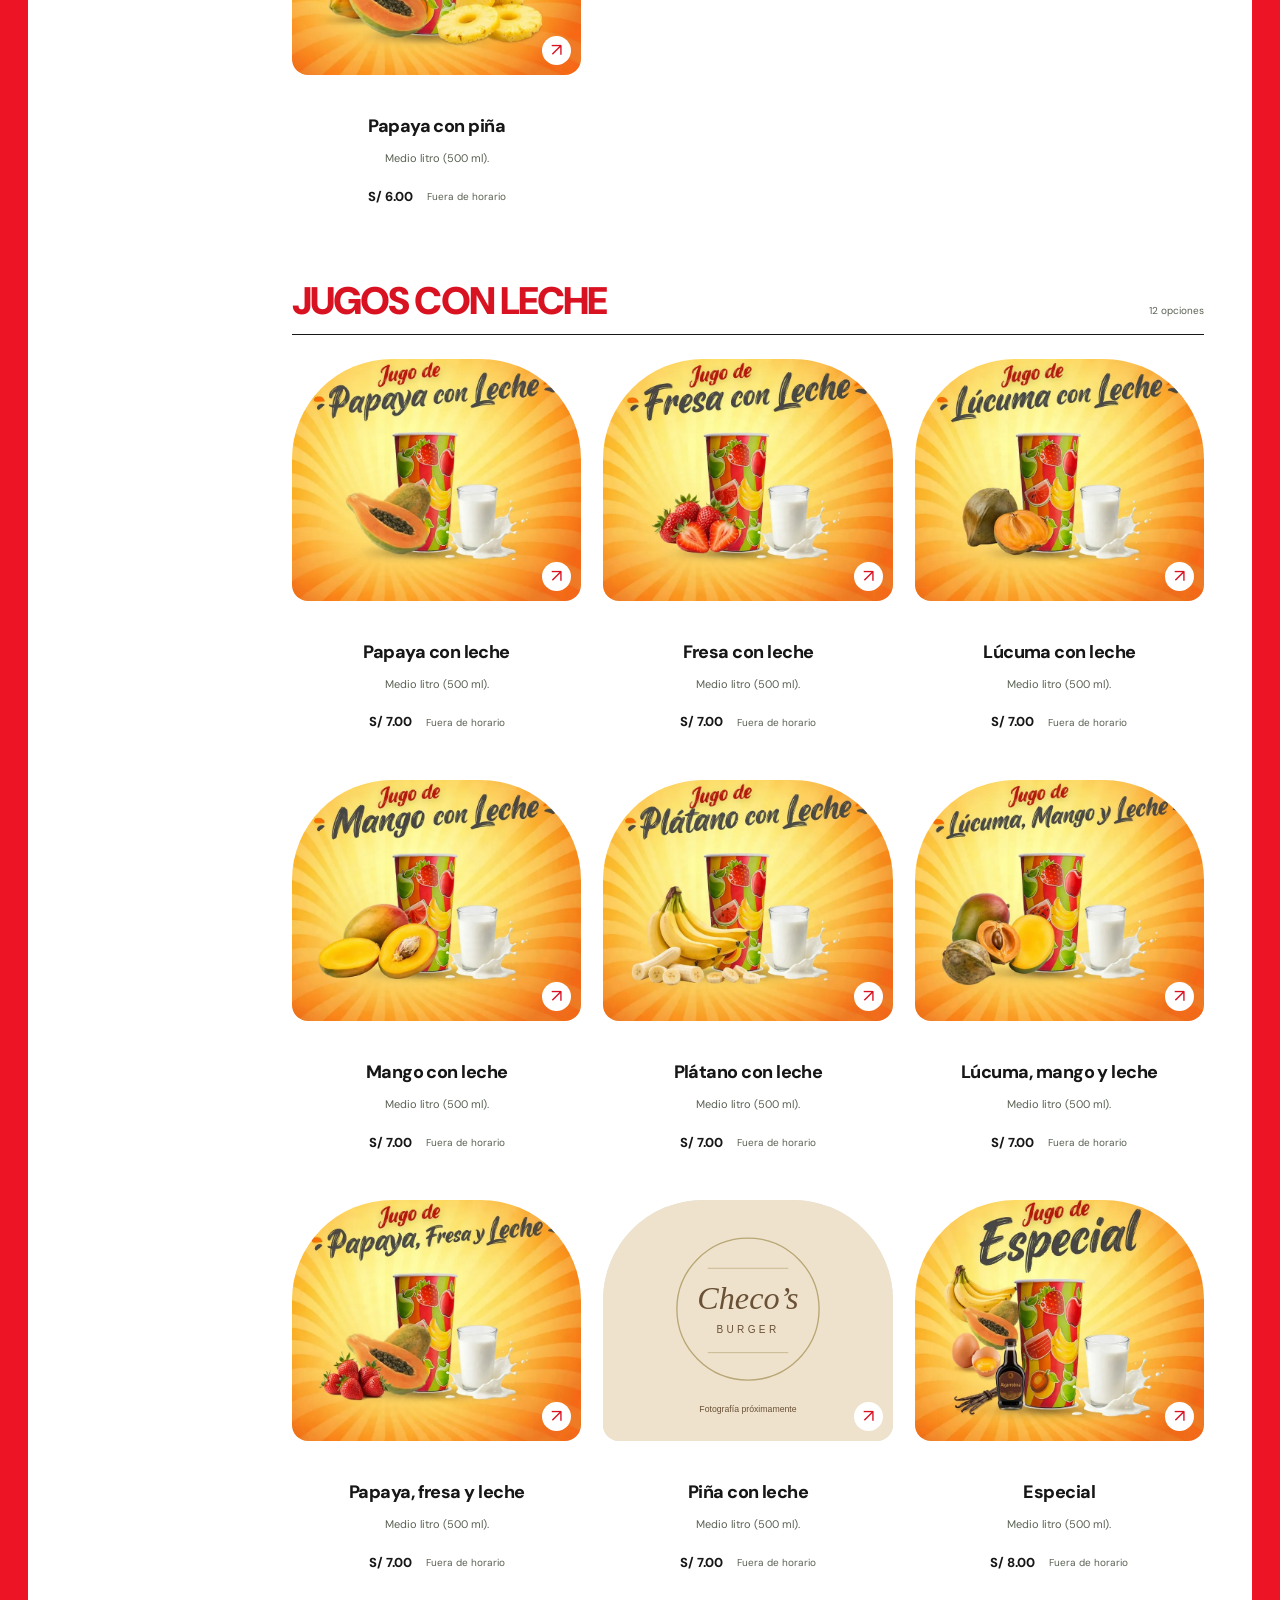
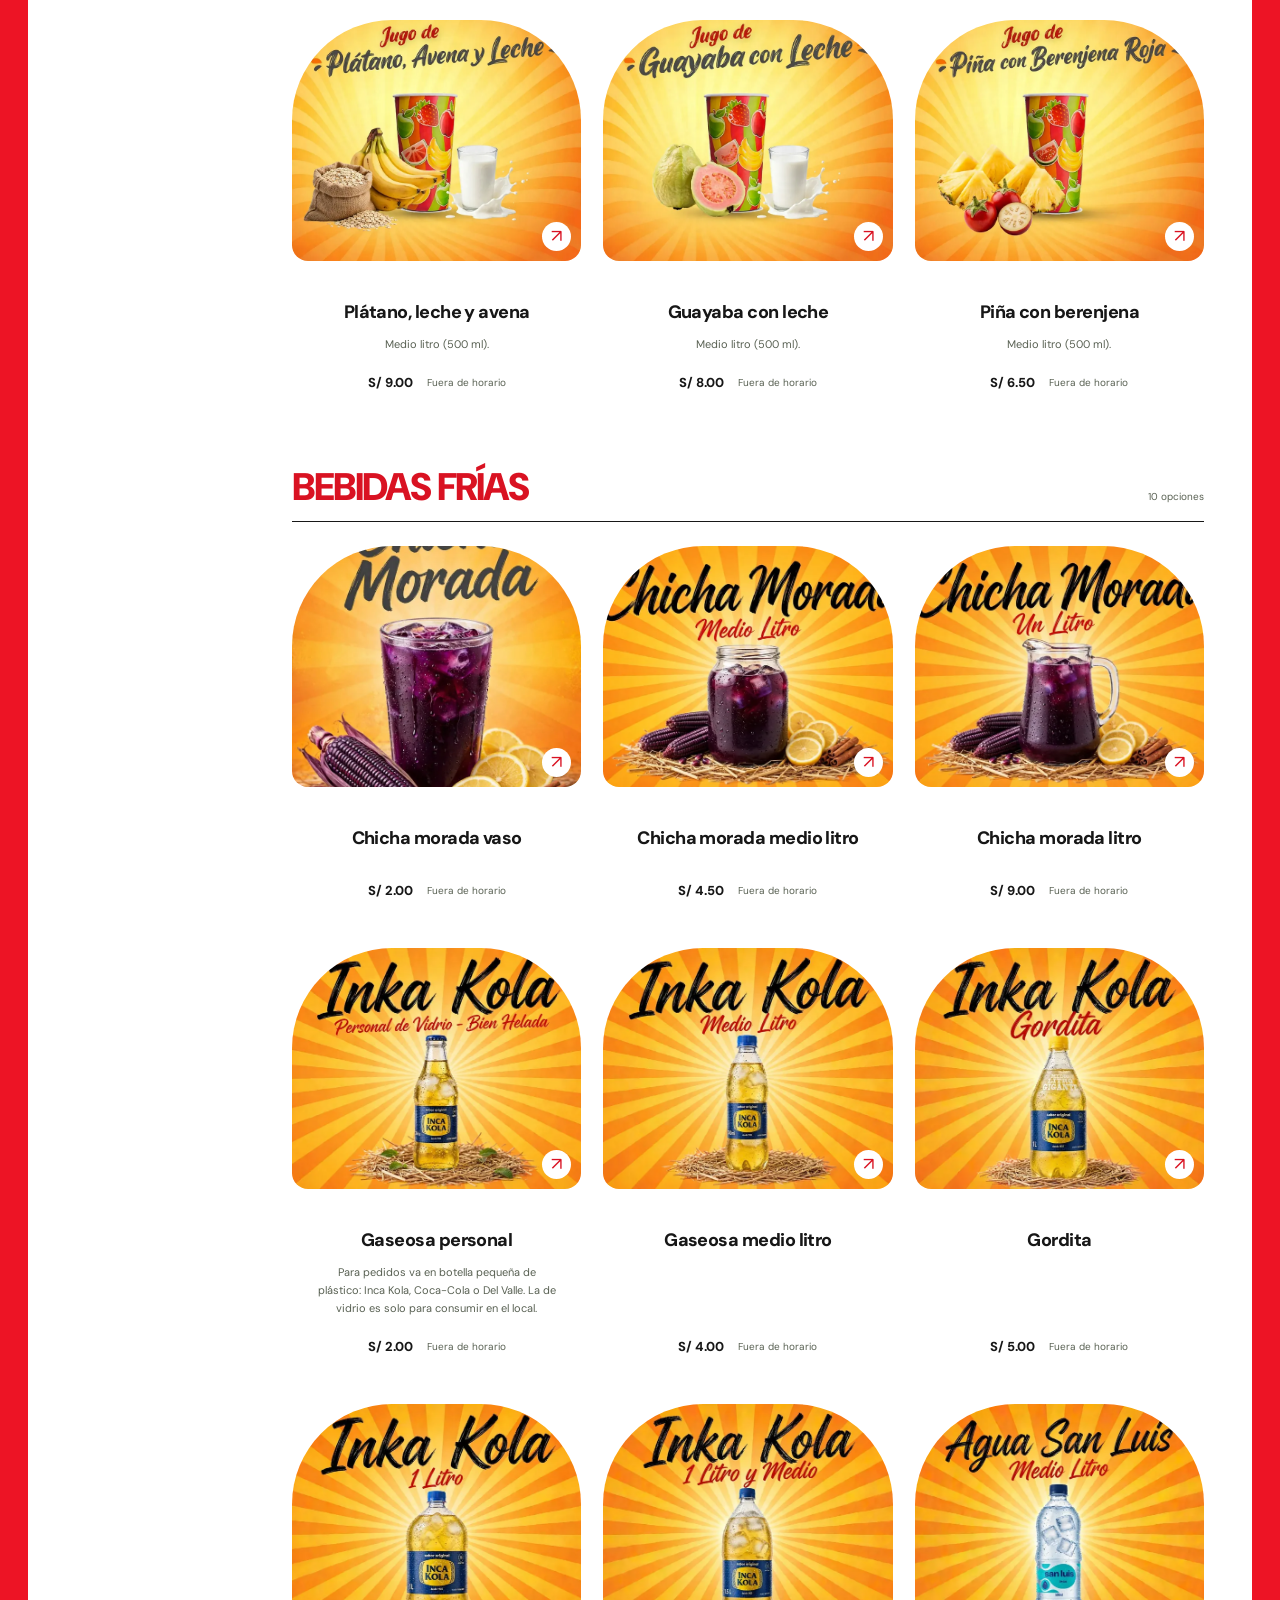
==== commit 7a267671: "Update versioning for CSS and JS files in index.html and catalogo-corporativo/index.html to v2026102" ====
--- a/index.html
+++ b/index.html
@@ -15,8 +15,8 @@
      un script bloqueante que compilaba el CSS en el navegador, asi que con
      un QR y senal mala la carta aparecia sin estilos. Para regenerarlo tras
      tocar clases, ver la cabecera de tailwind.config.js. -->
-<link rel="stylesheet" href="css/tailwind.css?v=20261017">
-<link rel="stylesheet" href="css/styles.css?v=20261017">
+<link rel="stylesheet" href="css/tailwind.css?v=20261021">
+<link rel="stylesheet" href="css/styles.css?v=20261021">
 </head>
 <body class="font-body text-ink">
 <div class="site-shell" id="site-shell">
@@ -192,16 +192,16 @@
     </div>
   </div>
 </dialog>
-<script src="js/data.js?v=20261017"></script>
-<script src="js/horarios.js?v=20261017"></script>
-<script src="js/carrito.js?v=20261017"></script>
-<script src="js/recomendador.js?v=20261017"></script>
-<script src="js/carta.js?v=20261017"></script>
-<script src="js/personalizar.js?v=20261017"></script>
-<script src="js/hoja.js?v=20261017"></script>
-<script src="js/recomendador-vista.js?v=20261017"></script>
-<script src="js/memoria.js?v=20261017"></script>
-<script src="js/historial.js?v=20261017"></script>
-<script src="js/app.js?v=20261017"></script>
+<script src="js/data.js?v=20261021"></script>
+<script src="js/horarios.js?v=20261021"></script>
+<script src="js/carrito.js?v=20261021"></script>
+<script src="js/recomendador.js?v=20261021"></script>
+<script src="js/carta.js?v=20261021"></script>
+<script src="js/personalizar.js?v=20261021"></script>
+<script src="js/hoja.js?v=20261021"></script>
+<script src="js/recomendador-vista.js?v=20261021"></script>
+<script src="js/memoria.js?v=20261021"></script>
+<script src="js/historial.js?v=20261021"></script>
+<script src="js/app.js?v=20261021"></script>
 </body>
 </html>
